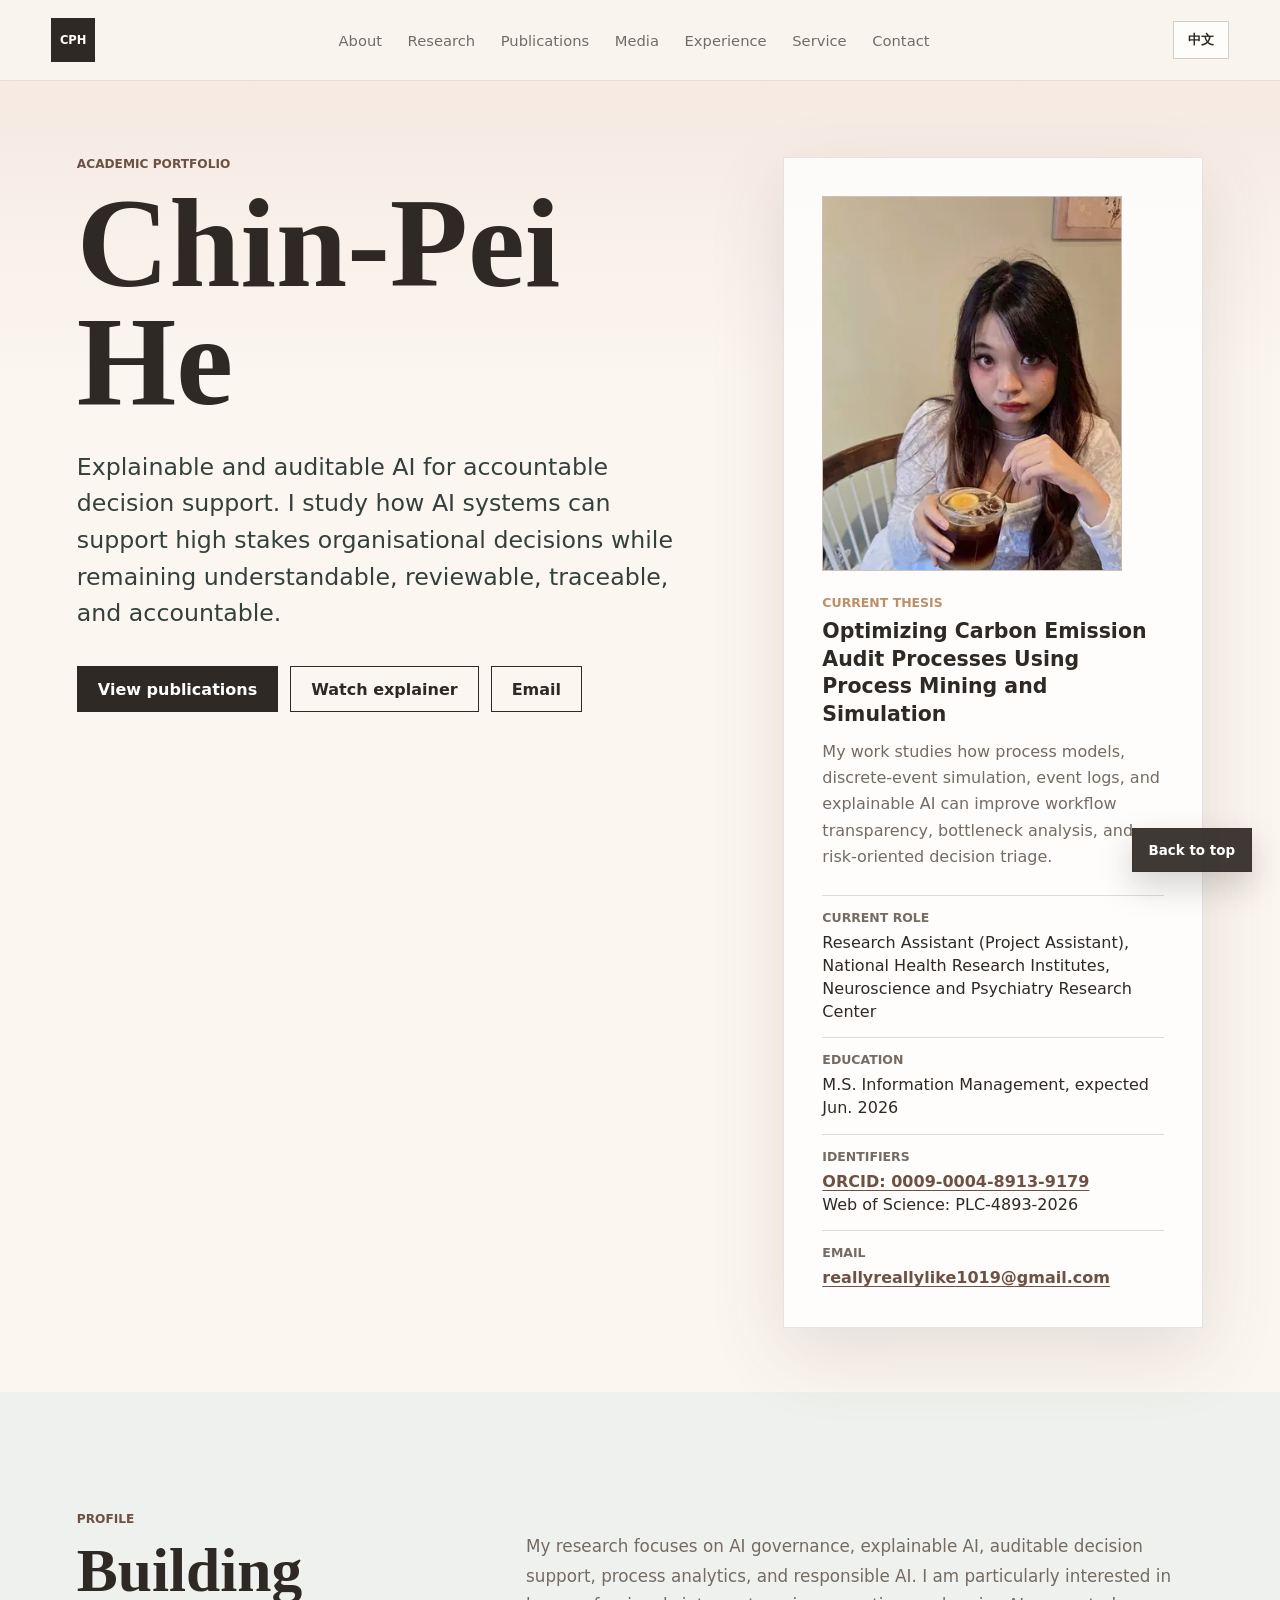
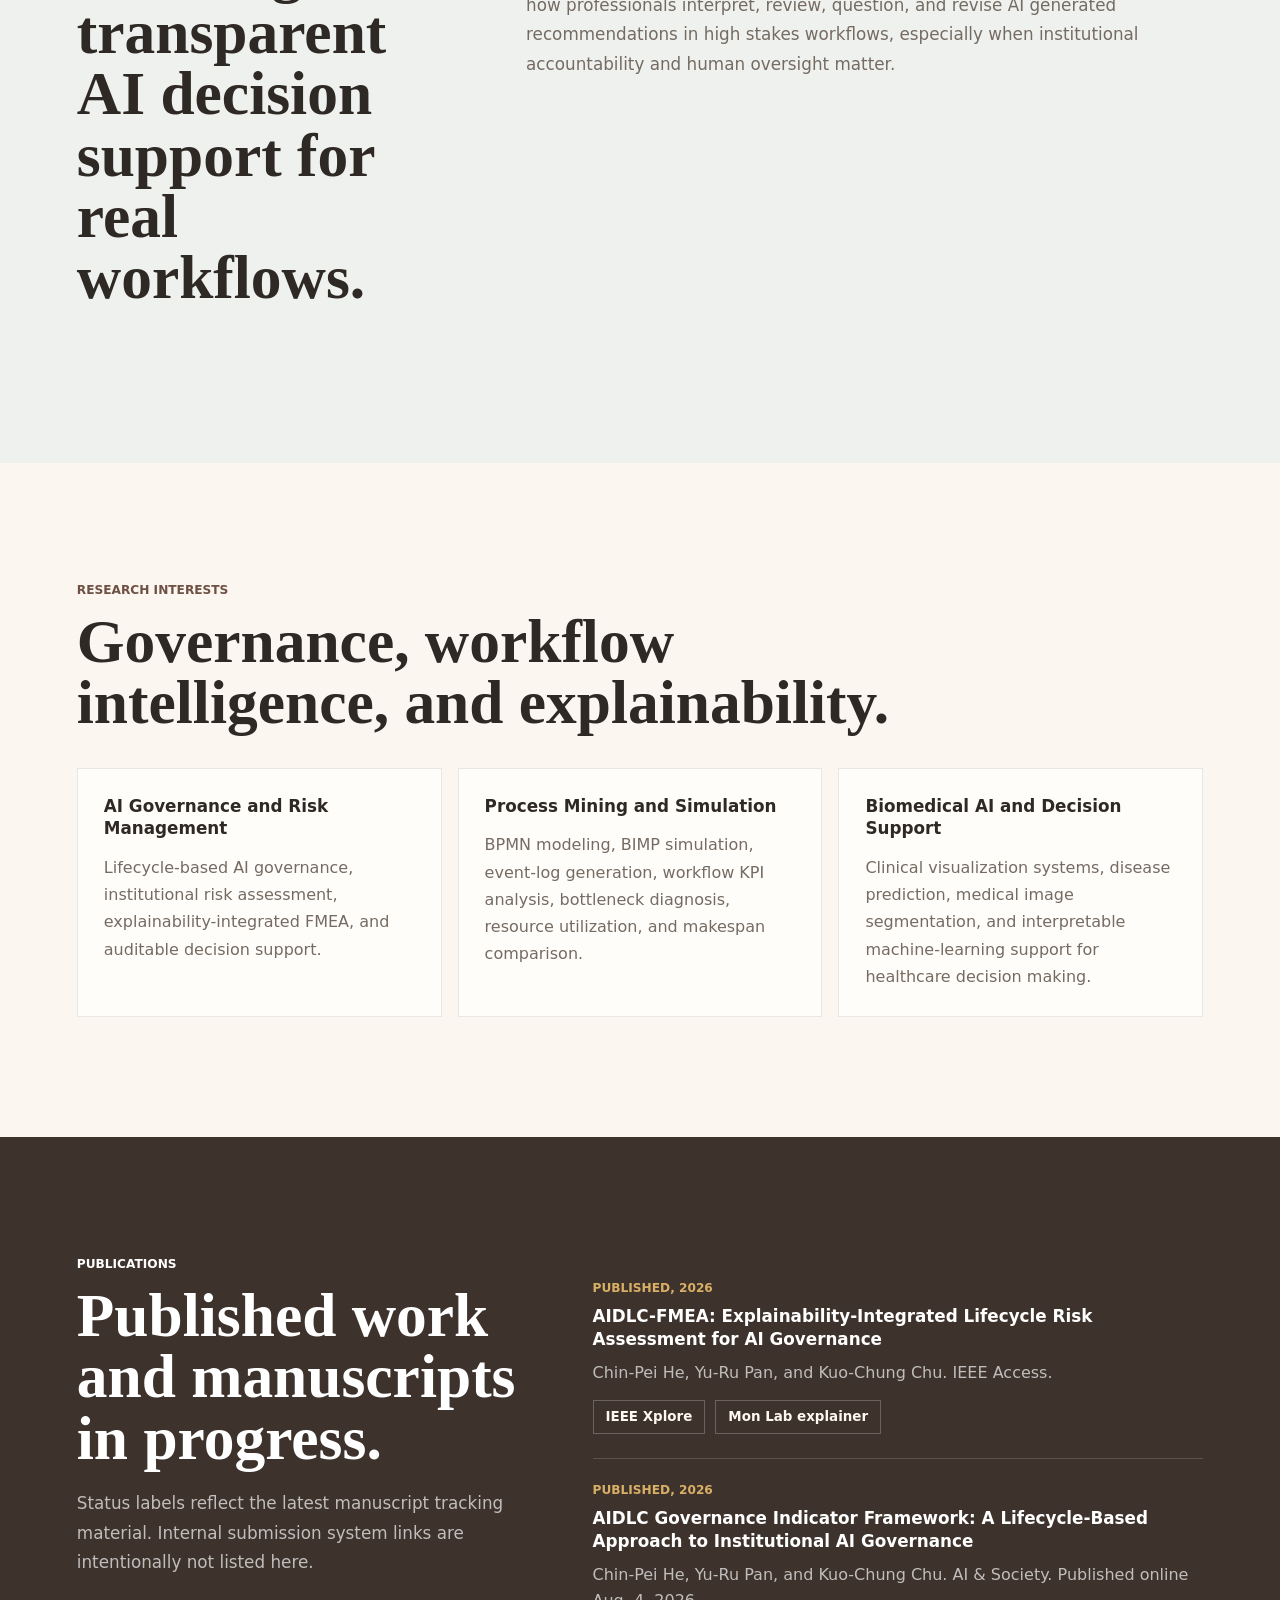
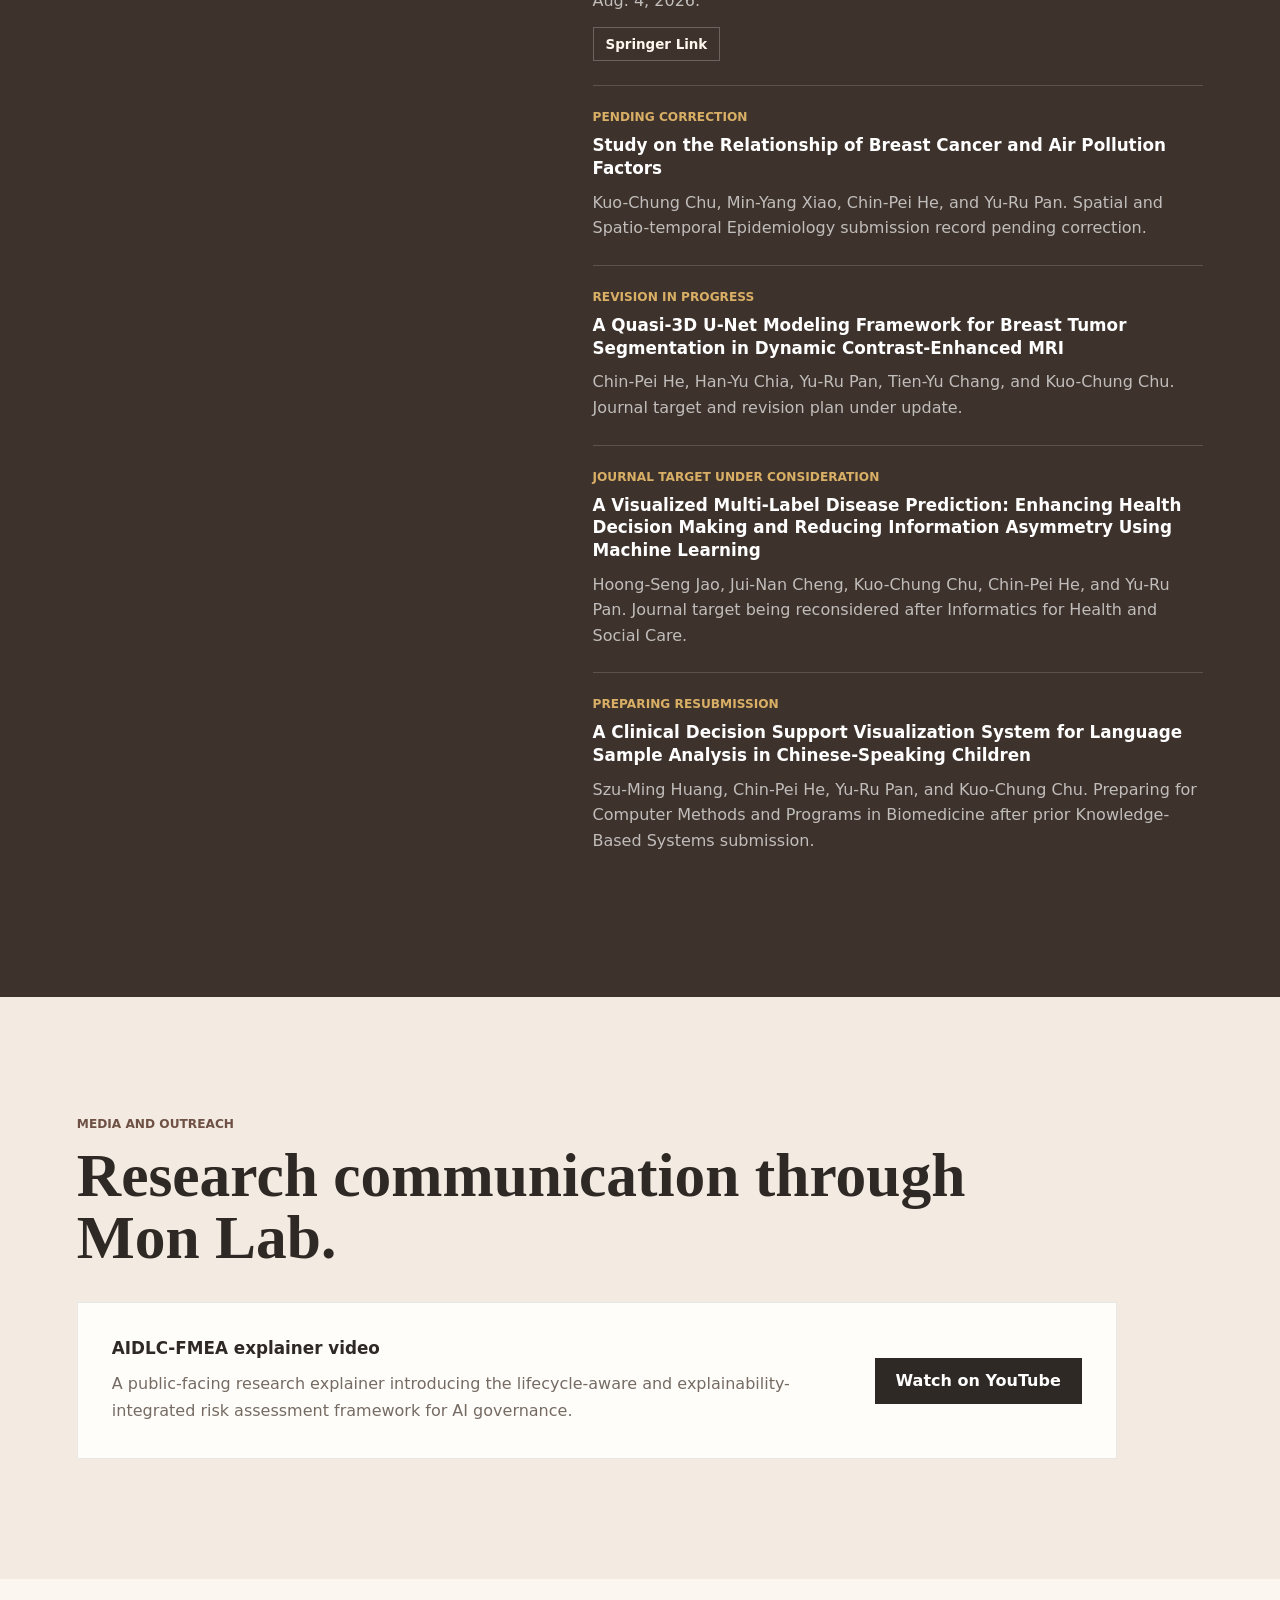
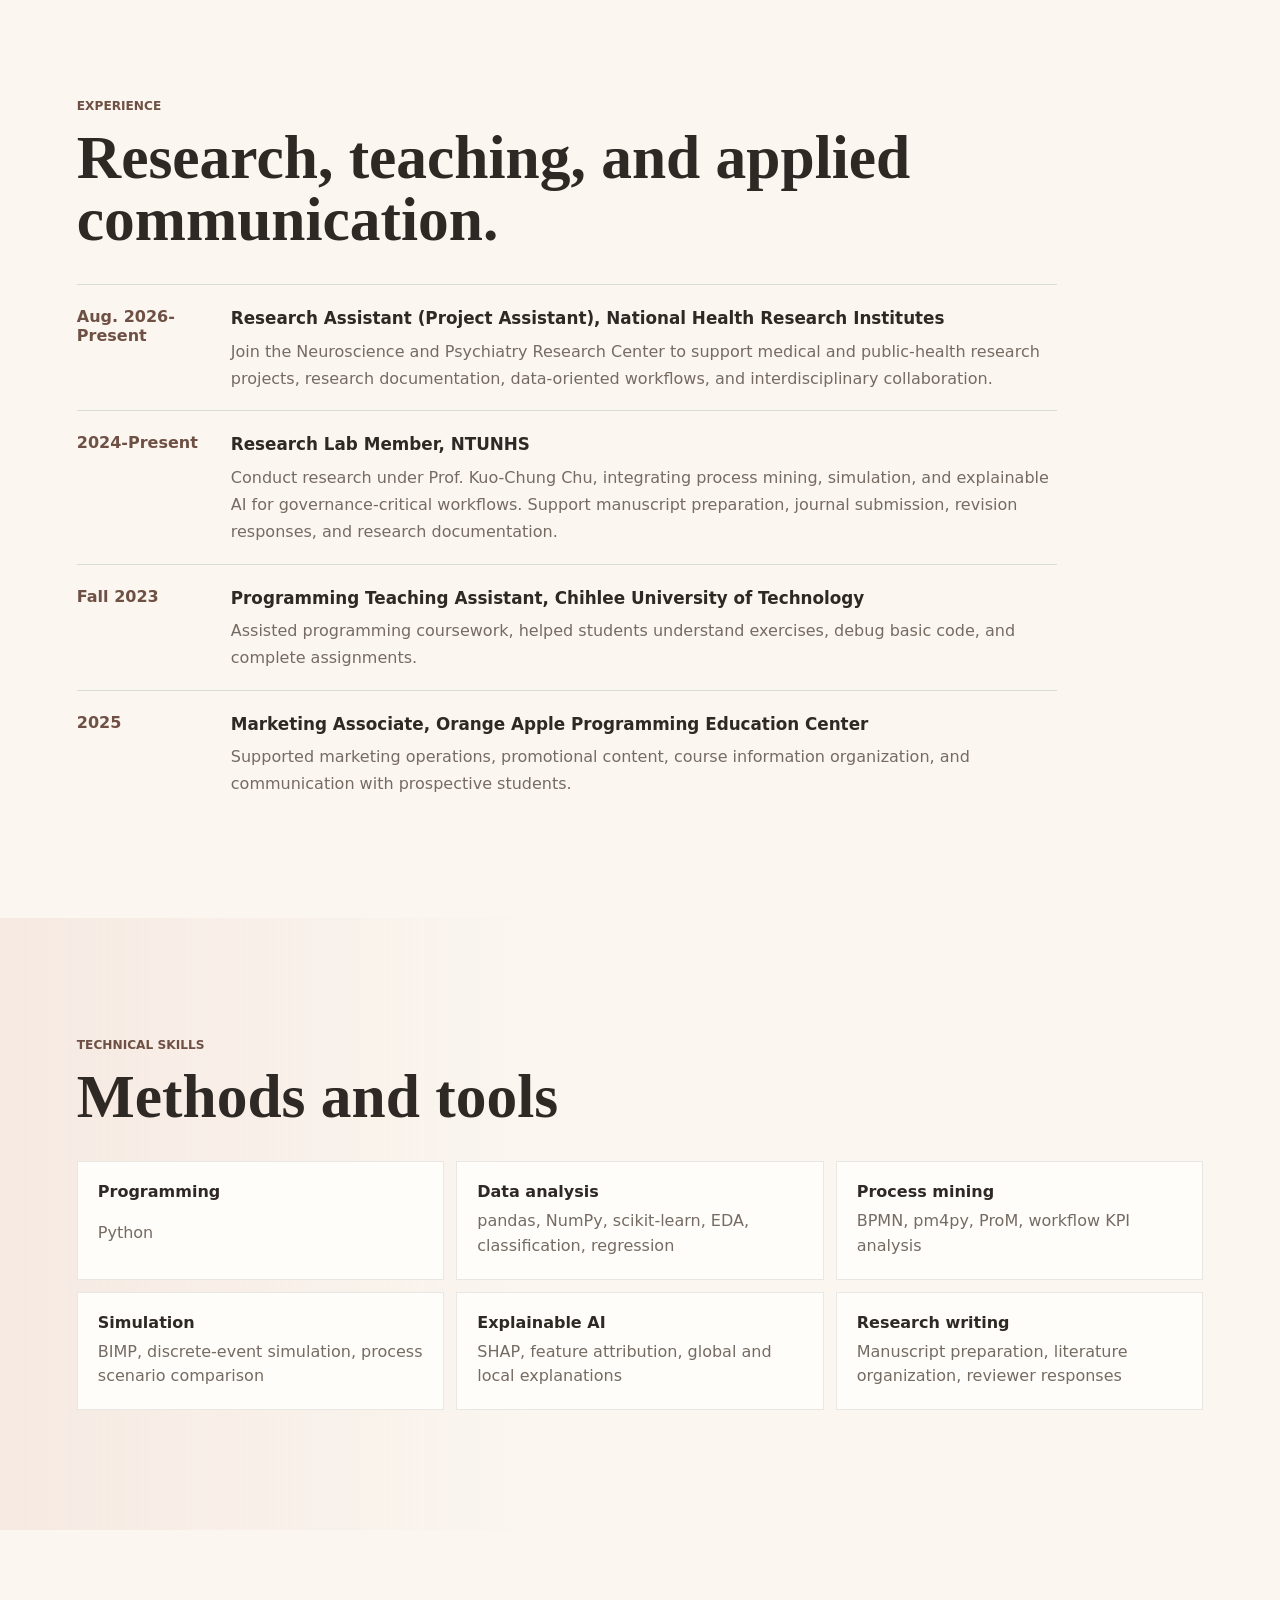
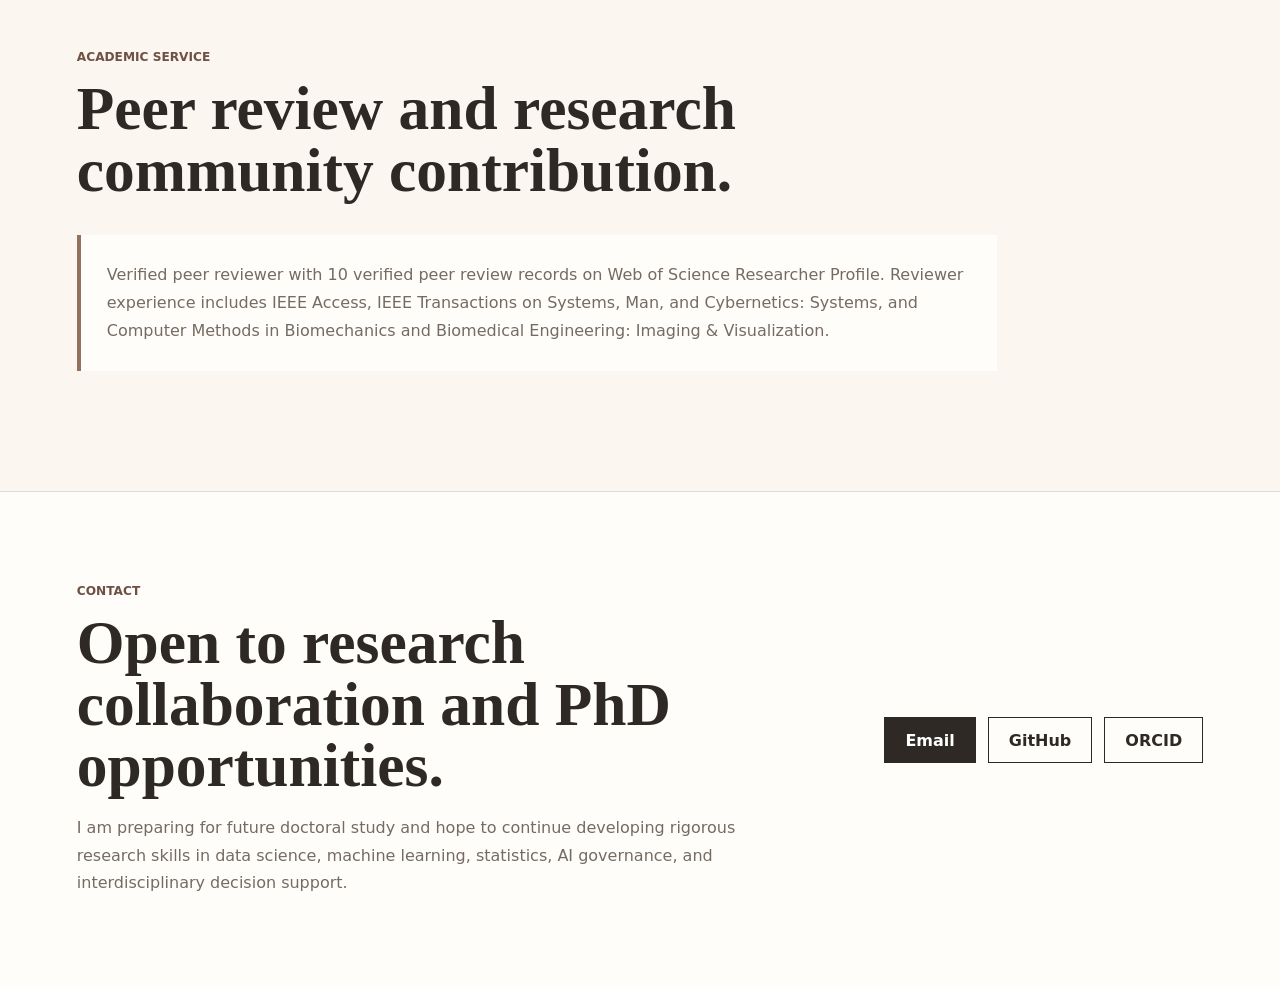
==== index.html @ 0f368e0a "Add AI Society Springer publication link" ====
<!doctype html>
<html lang="en">
  <head>
    <meta charset="utf-8" />
    <meta name="viewport" content="width=device-width, initial-scale=1" />
    <title>Chin-Pei He | Academic Portfolio</title>
    <meta
      name="description"
      content="Academic portfolio of Chin-Pei He, an M.S. student in Information Management working on AI governance, process mining, simulation, explainable AI, and auditable decision support."
    />
    <meta property="og:title" content="Chin-Pei He | Academic Portfolio" />
    <meta
      property="og:description"
      content="Research portfolio covering AI governance, process mining, explainable AI, biomedical AI, publications, CV, and academic service."
    />
    <meta property="og:type" content="website" />
    <link rel="stylesheet" href="styles.css?v=20260727e" />
    <script src="script-20260807b.js" defer></script>
  </head>
  <body>
    <header class="site-header">
      <a class="brand" href="#top" aria-label="Back to top">CPH</a>
      <nav class="nav-links" aria-label="Primary navigation">
        <a href="#about">About</a>
        <a href="#research">Research</a>
        <a href="#publications">Publications</a>
        <a href="#media">Media</a>
        <a href="#experience">Experience</a>
        <a href="#service">Service</a>
        <a href="#contact">Contact</a>
      </nav>
      <button class="language-toggle" type="button" aria-label="Switch language" aria-pressed="false">
        中文
      </button>
    </header>

    <main id="top">
      <section class="hero">
        <div class="hero-copy">
          <p class="eyebrow">Academic portfolio</p>
          <h1>Chin-Pei He</h1>
          <p class="subtitle">
            Explainable and auditable AI for accountable decision support.
            I study how AI systems can support high stakes organisational
            decisions while remaining understandable, reviewable, traceable,
            and accountable.
          </p>
          <div class="hero-actions">
            <a class="button primary" href="#publications">View publications</a>
            <a class="button secondary" href="#media">Watch explainer</a>
            <a class="button secondary" href="mailto:reallyreallylike1019@gmail.com">
              Email
            </a>
          </div>
        </div>

        <aside class="profile-panel" aria-label="Profile summary">
          <div class="portrait photo-portrait" aria-label="Portrait of Chin-Pei He">
            <img src="assets/profile-web.webp?v=20260727d" alt="Chin-Pei He portrait" />
          </div>
          <div>
            <p class="panel-label">Current thesis</p>
            <p class="panel-title">
              Optimizing Carbon Emission Audit Processes Using Process Mining
              and Simulation
            </p>
            <p class="panel-copy">
              My work studies how process models, discrete-event simulation,
              event logs, and explainable AI can improve workflow transparency,
              bottleneck analysis, and risk-oriented decision triage.
            </p>
          </div>
          <dl class="quick-facts">
            <div>
              <dt>Current role</dt>
              <dd>
                Research Assistant (Project Assistant), National Health Research
                Institutes, Neuroscience and Psychiatry Research Center
              </dd>
            </div>
            <div>
              <dt>Education</dt>
              <dd>M.S. Information Management, expected Jun. 2026</dd>
            </div>
            <div>
              <dt>Identifiers</dt>
              <dd>
                <a href="https://orcid.org/0009-0004-8913-9179" target="_blank" rel="noreferrer">
                  ORCID: 0009-0004-8913-9179
                </a>
                <br />Web of Science: PLC-4893-2026
              </dd>
            </div>
            <div>
              <dt>Email</dt>
              <dd><a href="mailto:reallyreallylike1019@gmail.com">reallyreallylike1019@gmail.com</a></dd>
            </div>
          </dl>
        </aside>
      </section>

      <section class="section intro-band" id="about">
        <div class="section-heading">
          <p class="eyebrow">Profile</p>
          <h2>Building transparent AI decision support for real workflows.</h2>
        </div>
        <p class="wide-copy">
          My research focuses on AI governance, explainable AI, auditable
          decision support, process analytics, and responsible AI. I am
          particularly interested in how professionals interpret, review,
          question, and revise AI generated recommendations in high stakes
          workflows, especially when institutional accountability and human
          oversight matter.
        </p>
      </section>

      <section class="section" id="research">
        <div class="section-heading">
          <p class="eyebrow">Research interests</p>
          <h2>Governance, workflow intelligence, and explainability.</h2>
        </div>
        <div class="research-grid">
          <article class="info-card">
            <h3>AI Governance and Risk Management</h3>
            <p>
              Lifecycle-based AI governance, institutional risk assessment,
              explainability-integrated FMEA, and auditable decision support.
            </p>
          </article>
          <article class="info-card">
            <h3>Process Mining and Simulation</h3>
            <p>
              BPMN modeling, BIMP simulation, event-log generation, workflow KPI
              analysis, bottleneck diagnosis, resource utilization, and makespan
              comparison.
            </p>
          </article>
          <article class="info-card">
            <h3>Biomedical AI and Decision Support</h3>
            <p>
              Clinical visualization systems, disease prediction, medical image
              segmentation, and interpretable machine-learning support for
              healthcare decision making.
            </p>
          </article>
        </div>
      </section>

      <section class="section split-section" id="publications">
        <div class="section-heading sticky-heading">
          <p class="eyebrow">Publications</p>
          <h2>Published work and manuscripts in progress.</h2>
          <p>
            Status labels reflect the latest manuscript tracking material.
            Internal submission system links are intentionally not listed here.
          </p>
        </div>
        <div class="publication-list">
          <article class="publication">
            <span>Published, 2026</span>
            <h3>AIDLC-FMEA: Explainability-Integrated Lifecycle Risk Assessment for AI Governance</h3>
            <p>Chin-Pei He, Yu-Ru Pan, and Kuo-Chung Chu. IEEE Access.</p>
            <div class="publication-links">
              <a href="https://ieeexplore.ieee.org/document/11557106/metrics#metrics" target="_blank" rel="noreferrer">IEEE Xplore</a>
              <a href="https://youtu.be/QhPq_zsExDg?si=pbWc3IOwVDt-UKo9" target="_blank" rel="noreferrer">Mon Lab explainer</a>
            </div>
          </article>
          <article class="publication">
            <span>Published, 2026</span>
            <h3>AIDLC Governance Indicator Framework: A Lifecycle-Based Approach to Institutional AI Governance</h3>
            <p>Chin-Pei He, Yu-Ru Pan, and Kuo-Chung Chu. AI &amp; Society. Published online Aug. 4, 2026.</p>
            <div class="publication-links">
              <a href="https://link.springer.com/article/10.1007/s00146-026-03173-9" target="_blank" rel="noreferrer">Springer Link</a>
            </div>
          </article>
          <article class="publication">
            <span>Pending correction</span>
            <h3>Study on the Relationship of Breast Cancer and Air Pollution Factors</h3>
            <p>Kuo-Chung Chu, Min-Yang Xiao, Chin-Pei He, and Yu-Ru Pan. Spatial and Spatio-temporal Epidemiology submission record pending correction.</p>
          </article>
          <article class="publication">
            <span>Revision in progress</span>
            <h3>A Quasi-3D U-Net Modeling Framework for Breast Tumor Segmentation in Dynamic Contrast-Enhanced MRI</h3>
            <p>Chin-Pei He, Han-Yu Chia, Yu-Ru Pan, Tien-Yu Chang, and Kuo-Chung Chu. Journal target and revision plan under update.</p>
          </article>
          <article class="publication">
            <span>Journal target under consideration</span>
            <h3>A Visualized Multi-Label Disease Prediction: Enhancing Health Decision Making and Reducing Information Asymmetry Using Machine Learning</h3>
            <p>Hoong-Seng Jao, Jui-Nan Cheng, Kuo-Chung Chu, Chin-Pei He, and Yu-Ru Pan. Journal target being reconsidered after Informatics for Health and Social Care.</p>
          </article>
          <article class="publication">
            <span>Preparing resubmission</span>
            <h3>A Clinical Decision Support Visualization System for Language Sample Analysis in Chinese-Speaking Children</h3>
            <p>Szu-Ming Huang, Chin-Pei He, Yu-Ru Pan, and Kuo-Chung Chu. Preparing for Computer Methods and Programs in Biomedicine after prior Knowledge-Based Systems submission.</p>
          </article>
        </div>
      </section>

      <section class="section media-band" id="media">
        <div class="section-heading">
          <p class="eyebrow">Media and outreach</p>
          <h2>Research communication through Mon Lab.</h2>
        </div>
        <div class="media-card">
          <div>
            <h3>AIDLC-FMEA explainer video</h3>
            <p>
              A public-facing research explainer introducing the lifecycle-aware
              and explainability-integrated risk assessment framework for AI
              governance.
            </p>
          </div>
          <a class="button primary" href="https://youtu.be/QhPq_zsExDg?si=pbWc3IOwVDt-UKo9" target="_blank" rel="noreferrer">Watch on YouTube</a>
        </div>
      </section>

      <section class="section" id="experience">
        <div class="section-heading">
          <p class="eyebrow">Experience</p>
          <h2>Research, teaching, and applied communication.</h2>
        </div>
        <div class="timeline">
          <article class="timeline-item">
            <span>Aug. 2026-Present</span>
            <div>
              <h3>Research Assistant (Project Assistant), National Health Research Institutes</h3>
              <p>
                Join the Neuroscience and Psychiatry Research Center to support
                medical and public-health research projects, research
                documentation, data-oriented workflows, and interdisciplinary
                collaboration.
              </p>
            </div>
          </article>
          <article class="timeline-item">
            <span>2024-Present</span>
            <div>
              <h3>Research Lab Member, NTUNHS</h3>
              <p>
                Conduct research under Prof. Kuo-Chung Chu, integrating process
                mining, simulation, and explainable AI for governance-critical
                workflows. Support manuscript preparation, journal submission,
                revision responses, and research documentation.
              </p>
            </div>
          </article>
          <article class="timeline-item">
            <span>Fall 2023</span>
            <div>
              <h3>Programming Teaching Assistant, Chihlee University of Technology</h3>
              <p>
                Assisted programming coursework, helped students understand
                exercises, debug basic code, and complete assignments.
              </p>
            </div>
          </article>
          <article class="timeline-item">
            <span>2025</span>
            <div>
              <h3>Marketing Associate, Orange Apple Programming Education Center</h3>
              <p>
                Supported marketing operations, promotional content, course
                information organization, and communication with prospective
                students.
              </p>
            </div>
          </article>
        </div>
      </section>

      <section class="section skills-band">
        <div class="section-heading">
          <p class="eyebrow">Technical skills</p>
          <h2>Methods and tools</h2>
        </div>
        <div class="skill-grid">
          <div><strong>Programming</strong><span>Python</span></div>
          <div><strong>Data analysis</strong><span>pandas, NumPy, scikit-learn, EDA, classification, regression</span></div>
          <div><strong>Process mining</strong><span>BPMN, pm4py, ProM, workflow KPI analysis</span></div>
          <div><strong>Simulation</strong><span>BIMP, discrete-event simulation, process scenario comparison</span></div>
          <div><strong>Explainable AI</strong><span>SHAP, feature attribution, global and local explanations</span></div>
          <div><strong>Research writing</strong><span>Manuscript preparation, literature organization, reviewer responses</span></div>
        </div>
      </section>

      <section class="section" id="service">
        <div class="section-heading">
          <p class="eyebrow">Academic service</p>
          <h2>Peer review and research community contribution.</h2>
        </div>
        <div class="service-card">
          <p>
            Verified peer reviewer with 10 verified peer review records on Web
            of Science Researcher Profile. Reviewer experience includes IEEE
            Access, IEEE Transactions on Systems, Man, and Cybernetics: Systems,
            and Computer Methods in Biomechanics and Biomedical Engineering:
            Imaging &amp; Visualization.
          </p>
        </div>
      </section>

      <section class="contact" id="contact">
        <div>
          <p class="eyebrow">Contact</p>
          <h2>Open to research collaboration and PhD opportunities.</h2>
          <p>
            I am preparing for future doctoral study and hope to continue
            developing rigorous research skills in data science, machine
            learning, statistics, AI governance, and interdisciplinary decision
            support.
          </p>
        </div>
        <div class="contact-actions">
          <a class="button primary" href="mailto:reallyreallylike1019@gmail.com">Email</a>
          <a class="button secondary" href="https://github.com/Ruby1019" target="_blank" rel="noreferrer">GitHub</a>
          <a class="button secondary" href="https://orcid.org/0009-0004-8913-9179" target="_blank" rel="noreferrer">ORCID</a>
        </div>
      </section>
    </main>
    <a class="floating-top" href="#top" aria-label="Back to top">Back to top</a>
  </body>
</html>
---- styles.css ----
:root {
  --background: #fbf6f0;
  --surface: #fffdf9;
  --surface-strong: #f0e7dd;
  --foreground: #2c2622;
  --muted: #756b63;
  --line: #d8ddd7;
  --accent: #92715d;
  --accent-dark: #6e5144;
  --gold: #bc8f68;
  --ink: #2f2925;
  --rose: #e8c9bd;
}

* {
  box-sizing: border-box;
}

html {
  scroll-behavior: smooth;
}

body {
  margin: 0;
  background:
    linear-gradient(180deg, rgba(232, 201, 189, 0.35), rgba(251, 246, 240, 0) 380px),
    var(--background);
  color: var(--foreground);
  font-family:
    Inter, ui-sans-serif, system-ui, -apple-system, BlinkMacSystemFont, "Segoe UI",
    sans-serif;
}

a {
  color: inherit;
  text-decoration: none;
}

.site-header {
  position: sticky;
  top: 0;
  z-index: 20;
  display: flex;
  align-items: center;
  justify-content: space-between;
  gap: 24px;
  padding: 18px clamp(18px, 4vw, 56px);
  border-bottom: 1px solid rgba(47, 41, 37, 0.1);
  background: rgba(251, 246, 240, 0.9);
  backdrop-filter: blur(16px);
}

.brand {
  display: grid;
  width: 44px;
  height: 44px;
  place-items: center;
  border: 1px solid var(--ink);
  background: var(--ink);
  color: #ffffff;
  font-size: 0.72rem;
  font-weight: 800;
}

.nav-links {
  display: flex;
  align-items: center;
  gap: clamp(12px, 2vw, 28px);
  color: var(--muted);
  font-size: 0.92rem;
}

.nav-links a {
  padding: 8px 0;
}

.nav-links a:hover {
  color: var(--foreground);
}

.language-toggle {
  min-height: 38px;
  flex: 0 0 auto;
  border: 1px solid rgba(47, 41, 37, 0.22);
  background: var(--surface);
  color: var(--ink);
  padding: 0 14px;
  font: inherit;
  font-size: 0.84rem;
  font-weight: 800;
  cursor: pointer;
  transition:
    background 160ms ease,
    border-color 160ms ease,
    transform 160ms ease;
}

.language-toggle:hover {
  border-color: var(--ink);
  background: #f3ebe2;
  transform: translateY(-1px);
}

.hero {
  display: grid;
  grid-template-columns: minmax(0, 1.08fr) minmax(320px, 0.72fr);
  gap: clamp(32px, 6vw, 92px);
  align-items: start;
  min-height: auto;
  padding: clamp(44px, 6vw, 76px) clamp(18px, 6vw, 88px) 64px;
}

.hero-copy {
  max-width: 820px;
}

.eyebrow {
  margin: 0 0 14px;
  color: var(--accent-dark);
  font-size: 0.76rem;
  font-weight: 800;
  letter-spacing: 0;
  text-transform: uppercase;
}

h1,
h2,
h3,
p {
  overflow-wrap: anywhere;
}

h1 {
  margin: 0;
  max-width: 9ch;
  color: var(--ink);
  font-family: Georgia, "Times New Roman", serif;
  font-size: clamp(4rem, 10vw, 8.2rem);
  font-weight: 700;
  line-height: 0.92;
  letter-spacing: 0;
}

h2 {
  margin: 0;
  color: var(--ink);
  font-family: Georgia, "Times New Roman", serif;
  font-size: clamp(2rem, 4.8vw, 4.6rem);
  font-weight: 700;
  line-height: 1;
  letter-spacing: 0;
}

h3 {
  margin: 0;
  color: var(--ink);
  font-size: 1.05rem;
  line-height: 1.35;
  letter-spacing: 0;
}

.subtitle {
  max-width: 710px;
  margin: 28px 0 0;
  color: #33403c;
  font-size: clamp(1.16rem, 2vw, 1.48rem);
  line-height: 1.55;
}

.hero-actions,
.contact-actions {
  display: flex;
  flex-wrap: wrap;
  gap: 12px;
  margin-top: 34px;
}

.button {
  display: inline-flex;
  min-height: 46px;
  align-items: center;
  justify-content: center;
  border: 1px solid var(--ink);
  padding: 0 20px;
  font-weight: 800;
  transition:
    background 160ms ease,
    color 160ms ease,
    transform 160ms ease;
}

.button:hover {
  transform: translateY(-1px);
}

.button.primary {
  background: var(--ink);
  color: #ffffff;
}

.button.secondary {
  background: transparent;
  color: var(--ink);
}

.profile-panel {
  display: grid;
  gap: 24px;
  border: 1px solid rgba(47, 41, 37, 0.12);
  background: rgba(255, 255, 255, 0.8);
  padding: clamp(24px, 4vw, 38px);
  box-shadow: 0 24px 70px rgba(95, 74, 62, 0.14);
}

.portrait {
  display: grid;
  width: min(100%, 260px);
  aspect-ratio: 4 / 5;
  place-items: end start;
  overflow: hidden;
  border: 1px solid rgba(47, 41, 37, 0.14);
  background:
    linear-gradient(135deg, rgba(232, 201, 189, 0.36), rgba(188, 143, 104, 0.18)),
    repeating-linear-gradient(90deg, rgba(47, 41, 37, 0.05) 0 1px, transparent 1px 22px),
    var(--surface-strong);
}

.photo-portrait {
  width: min(100%, 300px);
  aspect-ratio: 4 / 5;
  place-items: stretch;
}

.photo-portrait img {
  width: 100%;
  height: 100%;
  display: block;
  object-fit: cover;
  object-position: 54% 42%;
}

.portrait span {
  padding: 18px;
  color: rgba(16, 23, 22, 0.78);
  font-family: Georgia, "Times New Roman", serif;
  font-size: 3rem;
  font-weight: 700;
}

.panel-label,
.panel-title,
.panel-copy {
  margin: 0;
}

.panel-label {
  color: var(--gold);
  font-size: 0.78rem;
  font-weight: 800;
  text-transform: uppercase;
}

.panel-title {
  margin-top: 8px;
  color: var(--ink);
  font-size: 1.28rem;
  font-weight: 800;
  line-height: 1.35;
}

.panel-copy {
  margin-top: 10px;
  color: var(--muted);
  line-height: 1.65;
}

.quick-facts {
  display: grid;
  gap: 14px;
  margin: 0;
}

.quick-facts div {
  border-top: 1px solid var(--line);
  padding-top: 14px;
}

.quick-facts dt {
  color: var(--muted);
  font-size: 0.78rem;
  font-weight: 800;
  text-transform: uppercase;
}

.quick-facts dd {
  margin: 6px 0 0;
  color: var(--ink);
  line-height: 1.45;
}

.quick-facts a {
  color: var(--accent-dark);
  font-weight: 800;
  text-decoration: underline;
  text-underline-offset: 3px;
}

.section {
  padding: clamp(64px, 10vw, 120px) clamp(18px, 6vw, 88px);
}

.intro-band {
  display: grid;
  grid-template-columns: minmax(240px, 0.55fr) minmax(0, 1fr);
  gap: clamp(28px, 6vw, 80px);
  background: #eef1ed;
}

.section-heading {
  max-width: 900px;
  margin-bottom: 34px;
}

.section-heading p:not(.eyebrow),
.wide-copy {
  max-width: 760px;
  margin: 20px 0 0;
  color: var(--muted);
  font-size: 1.05rem;
  line-height: 1.75;
}

.research-grid {
  display: grid;
  grid-template-columns: repeat(3, minmax(0, 1fr));
  gap: 16px;
}

.info-card {
  border: 1px solid rgba(47, 41, 37, 0.1);
  background: var(--surface);
  padding: 26px;
}

.info-card p {
  margin: 14px 0 0;
  color: var(--muted);
  line-height: 1.7;
}

.split-section {
  display: grid;
  grid-template-columns: minmax(280px, 0.72fr) minmax(0, 1fr);
  gap: clamp(28px, 6vw, 76px);
  background: #3d322c;
  color: #ffffff;
}

.split-section .eyebrow,
.split-section h2,
.split-section h3 {
  color: #ffffff;
}

.split-section .section-heading p:not(.eyebrow) {
  color: rgba(255, 255, 255, 0.68);
}

.sticky-heading {
  position: sticky;
  top: 112px;
  align-self: start;
}

.publication-list {
  display: grid;
  gap: 1px;
  background: rgba(255, 255, 255, 0.16);
}

.publication {
  display: grid;
  gap: 10px;
  background: #3d322c;
  padding: 24px 0;
}

.publication span {
  color: #d9af66;
  font-size: 0.76rem;
  font-weight: 800;
  text-transform: uppercase;
}

.publication p {
  margin: 0;
  color: rgba(255, 255, 255, 0.68);
  line-height: 1.6;
}

.publication-links {
  display: flex;
  flex-wrap: wrap;
  gap: 10px;
  margin-top: 4px;
}

.publication-links a {
  display: inline-flex;
  min-height: 34px;
  align-items: center;
  border: 1px solid rgba(255, 255, 255, 0.24);
  padding: 0 12px;
  color: #fff8ef;
  font-size: 0.84rem;
  font-weight: 800;
}

.publication-links a:hover {
  background: rgba(255, 255, 255, 0.1);
}

.timeline {
  display: grid;
  gap: 18px;
  max-width: 980px;
}

.timeline-item {
  display: grid;
  grid-template-columns: 130px minmax(0, 1fr);
  gap: 24px;
  border-top: 1px solid var(--line);
  padding-top: 22px;
}

.timeline-item span {
  color: var(--accent-dark);
  font-weight: 800;
}

.timeline-item p {
  margin: 8px 0 0;
  color: var(--muted);
  line-height: 1.7;
}

.skills-band {
  background:
    linear-gradient(90deg, rgba(232, 201, 189, 0.28), transparent 42%),
    var(--background);
}

.skill-grid {
  display: grid;
  grid-template-columns: repeat(3, minmax(0, 1fr));
  gap: 12px;
}

.skill-grid div {
  display: grid;
  gap: 8px;
  border: 1px solid rgba(47, 41, 37, 0.1);
  background: var(--surface);
  padding: 20px;
}

.skill-grid strong {
  color: var(--ink);
}

.skill-grid span {
  color: var(--muted);
  line-height: 1.55;
}

.service-card {
  max-width: 920px;
  border-left: 4px solid var(--accent);
  background: var(--surface);
  padding: 26px;
}

.service-card p {
  margin: 0;
  color: var(--muted);
  line-height: 1.75;
}

.media-band {
  background: #f3ebe2;
}

.media-card {
  display: grid;
  grid-template-columns: minmax(0, 1fr) auto;
  gap: 24px;
  align-items: center;
  max-width: 1040px;
  border: 1px solid rgba(47, 41, 37, 0.1);
  background: var(--surface);
  padding: clamp(24px, 4vw, 34px);
}

.media-card p {
  max-width: 720px;
  margin: 10px 0 0;
  color: var(--muted);
  line-height: 1.7;
}

.contact {
  display: grid;
  grid-template-columns: minmax(0, 1fr) auto;
  gap: 32px;
  align-items: center;
  padding: clamp(56px, 8vw, 92px) clamp(18px, 6vw, 88px);
  background: var(--surface);
  border-top: 1px solid var(--line);
}

.contact h2 {
  max-width: 920px;
}

.contact p:not(.eyebrow) {
  max-width: 660px;
  margin: 18px 0 0;
  color: var(--muted);
  line-height: 1.7;
}

.contact-actions {
  margin-top: 0;
}

.floating-top {
  position: fixed;
  right: clamp(16px, 3vw, 28px);
  bottom: clamp(16px, 3vw, 28px);
  z-index: 30;
  display: inline-flex;
  min-height: 44px;
  align-items: center;
  justify-content: center;
  border: 1px solid rgba(47, 41, 37, 0.18);
  background: rgba(47, 41, 37, 0.92);
  color: #ffffff;
  padding: 0 16px;
  font-size: 0.84rem;
  font-weight: 800;
  box-shadow: 0 14px 34px rgba(47, 41, 37, 0.2);
  transition:
    background 160ms ease,
    transform 160ms ease;
}

.floating-top:hover {
  background: var(--accent-dark);
  transform: translateY(-2px);
}

@media (max-width: 980px) {
  .hero,
  .intro-band,
  .split-section,
  .media-card,
  .contact {
    grid-template-columns: 1fr;
  }

  .hero {
    min-height: auto;
  }

  .sticky-heading {
    position: static;
  }

  .research-grid,
  .skill-grid {
    grid-template-columns: 1fr;
  }

  .contact-actions {
    justify-content: flex-start;
  }
}

@media (max-width: 720px) {
  .site-header {
    align-items: flex-start;
    flex-wrap: wrap;
  }

  .nav-links {
    order: 3;
    width: 100%;
    flex-wrap: wrap;
    justify-content: flex-start;
    gap: 6px 14px;
    font-size: 0.84rem;
  }

  .language-toggle {
    margin-left: auto;
  }

  h1 {
    font-size: clamp(3.4rem, 18vw, 5.2rem);
  }

  .timeline-item {
    grid-template-columns: 1fr;
  }

  .button {
    width: 100%;
  }

  .floating-top {
    right: 14px;
    bottom: 14px;
    min-height: 40px;
    padding: 0 12px;
    font-size: 0.78rem;
  }
}
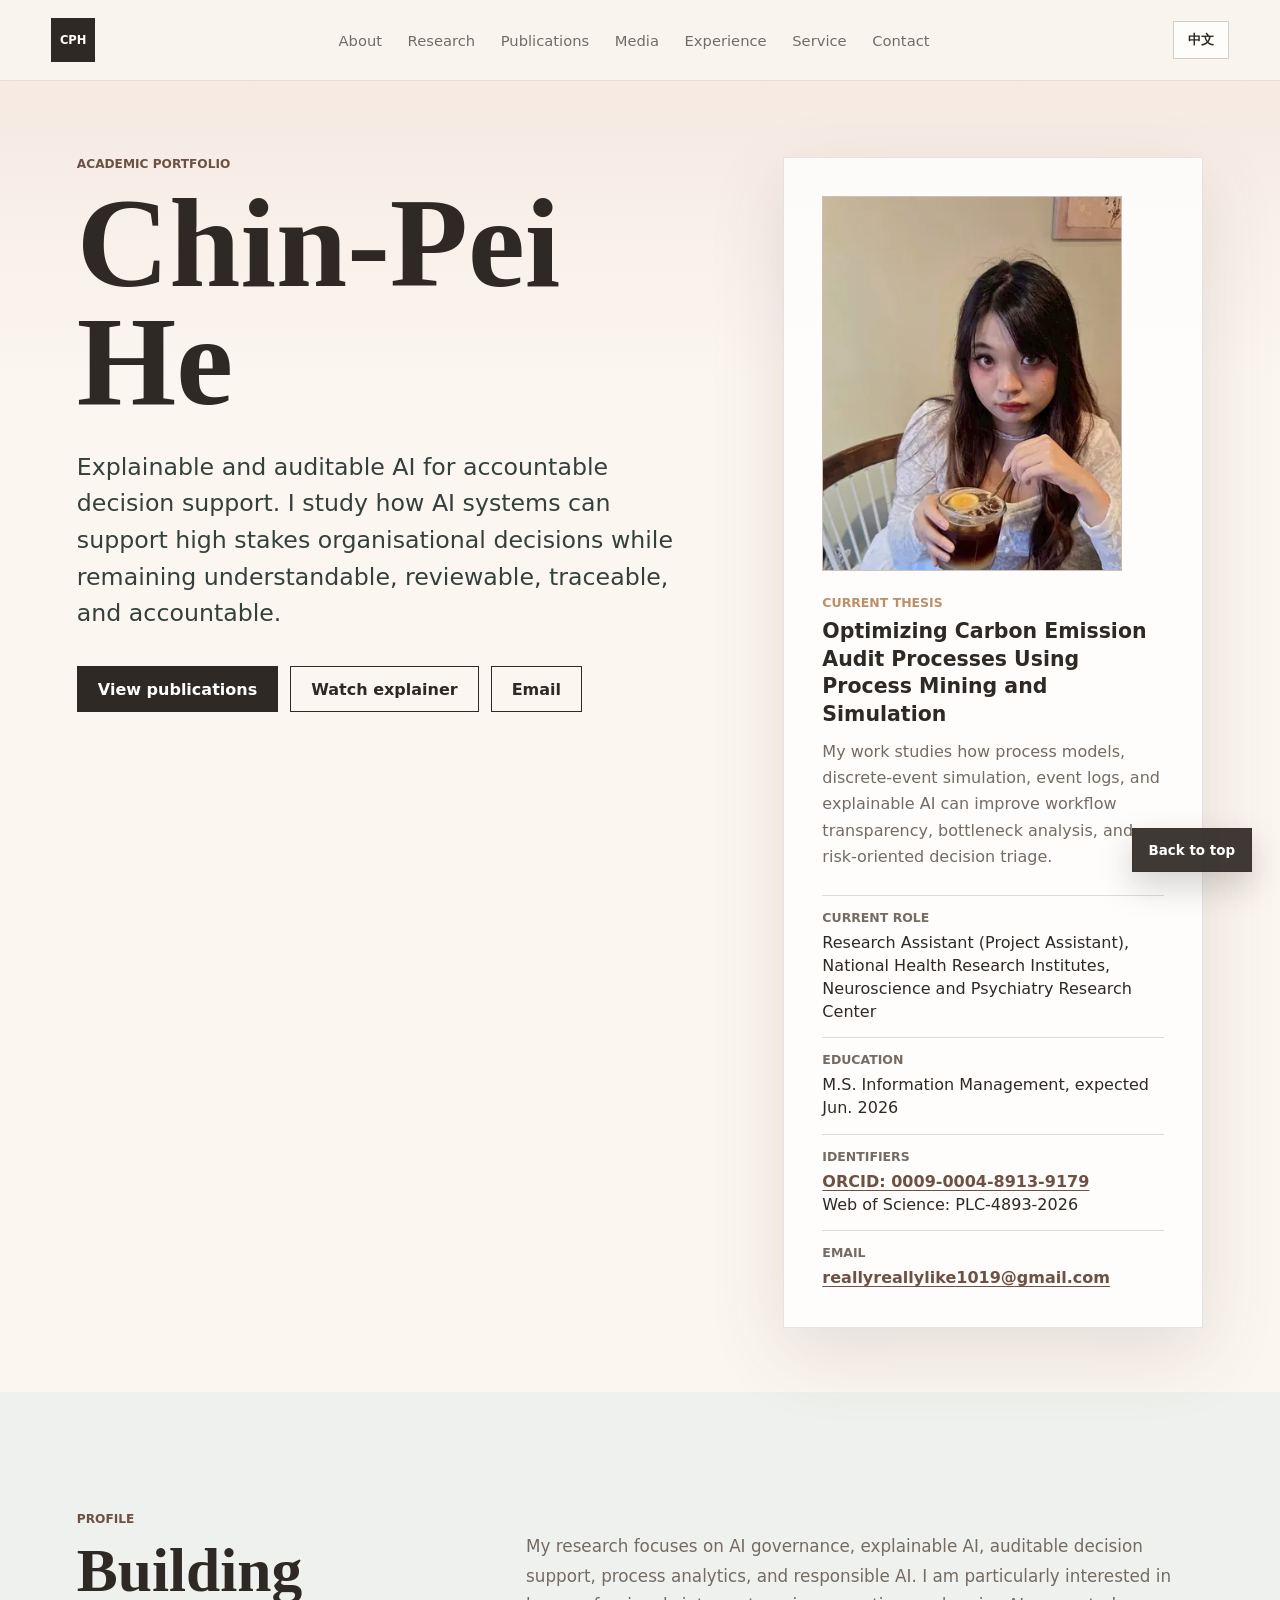
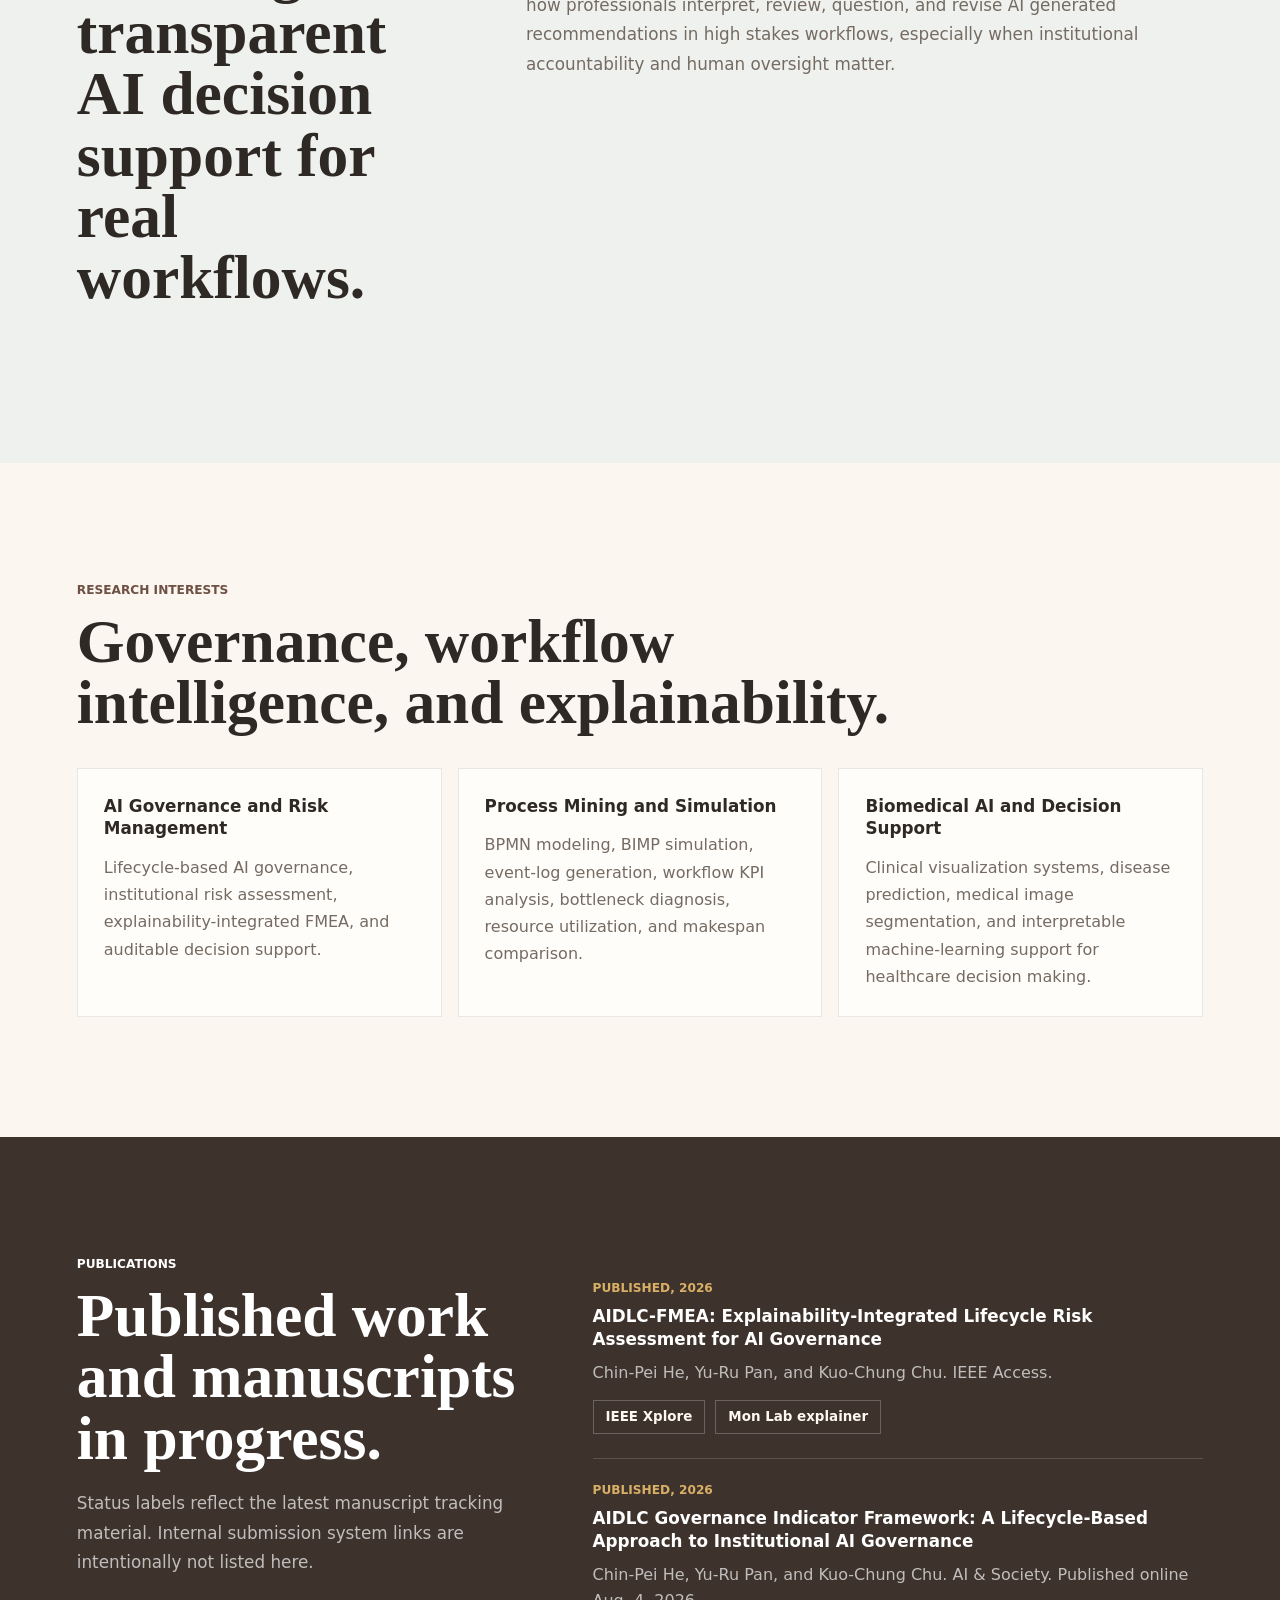
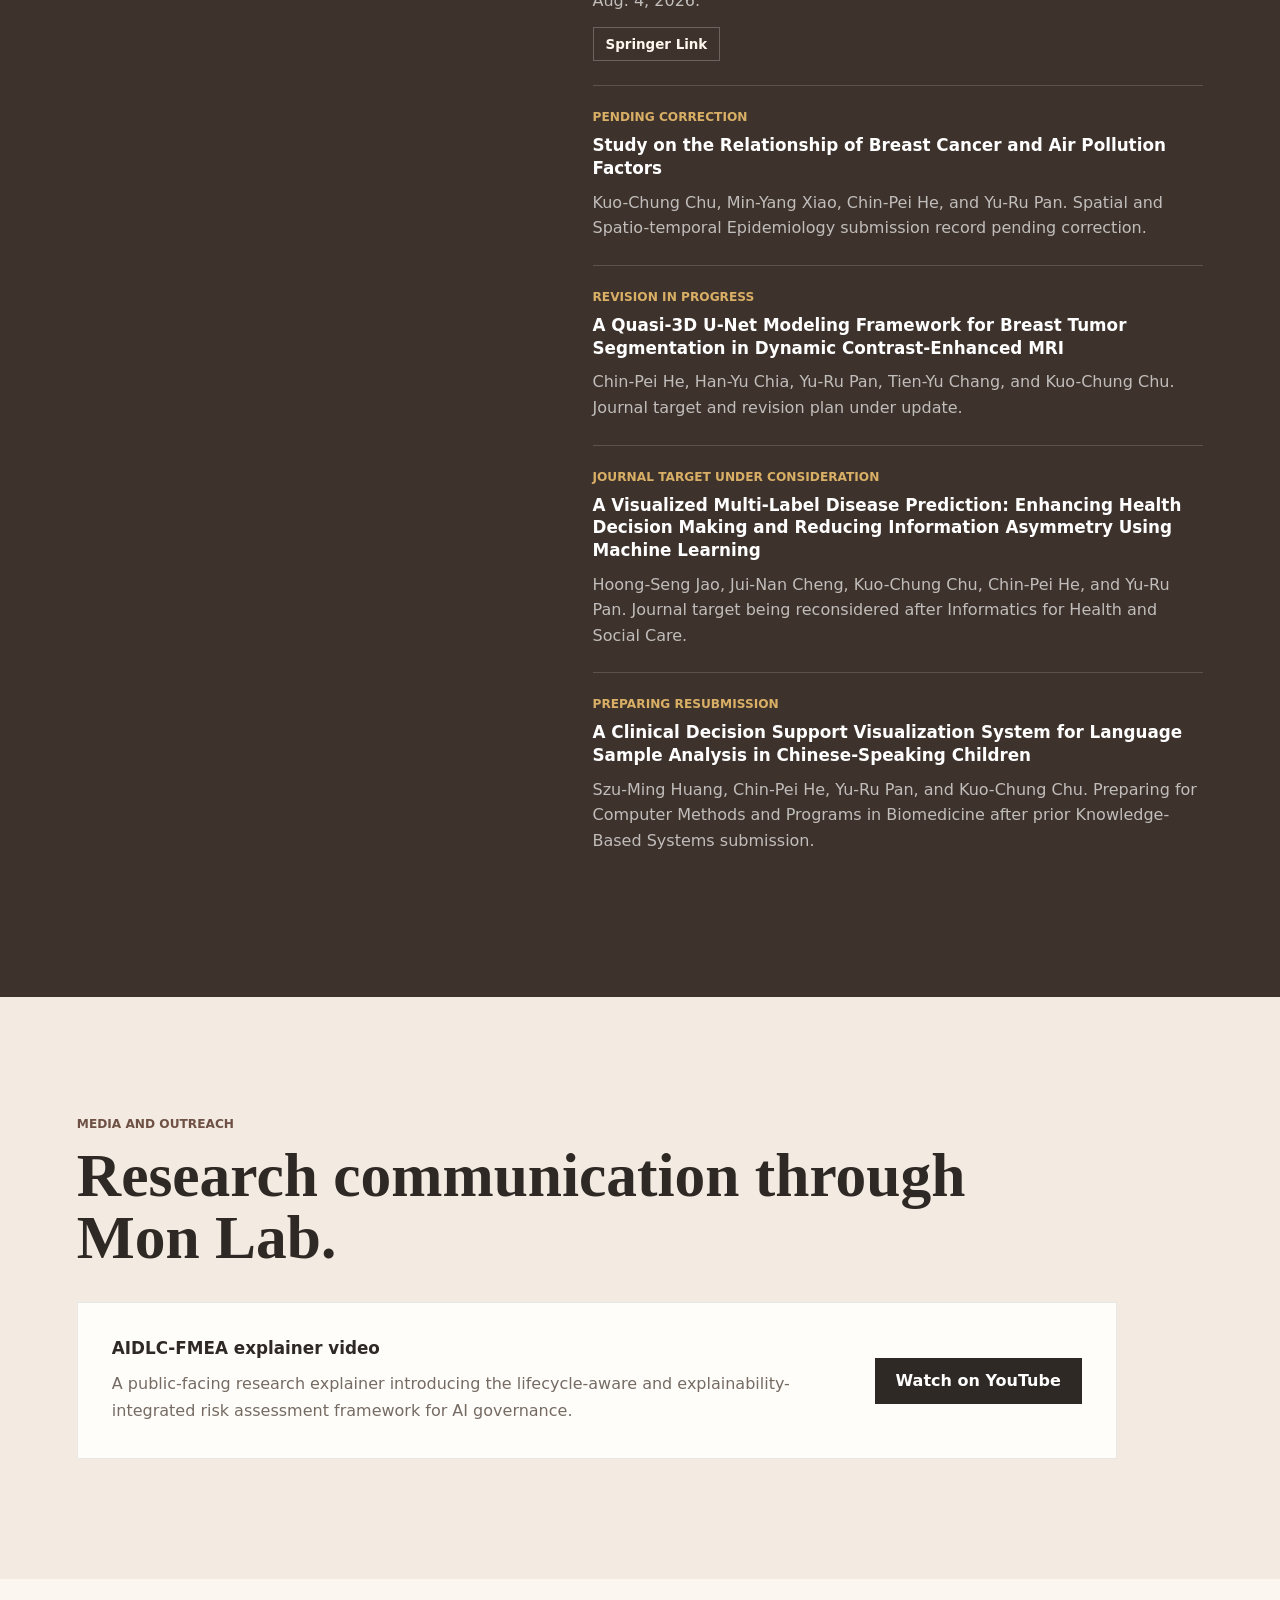
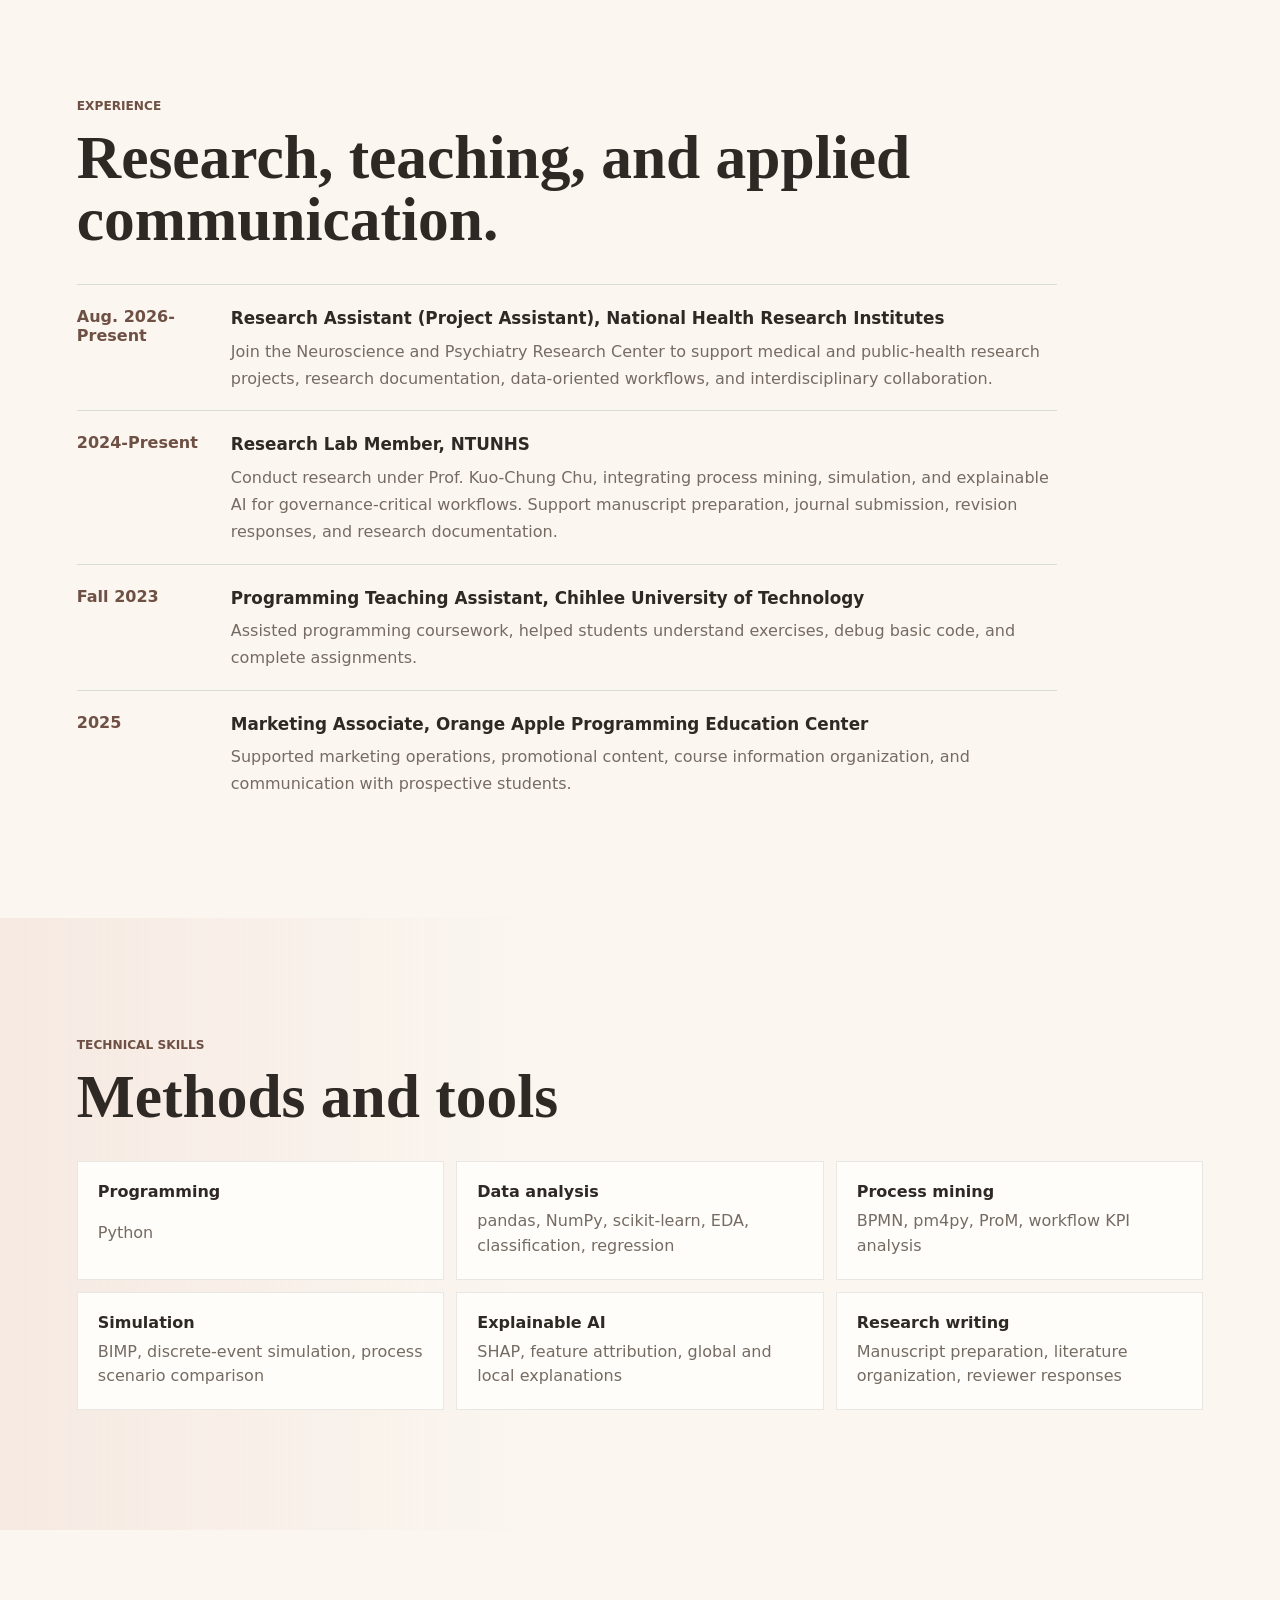
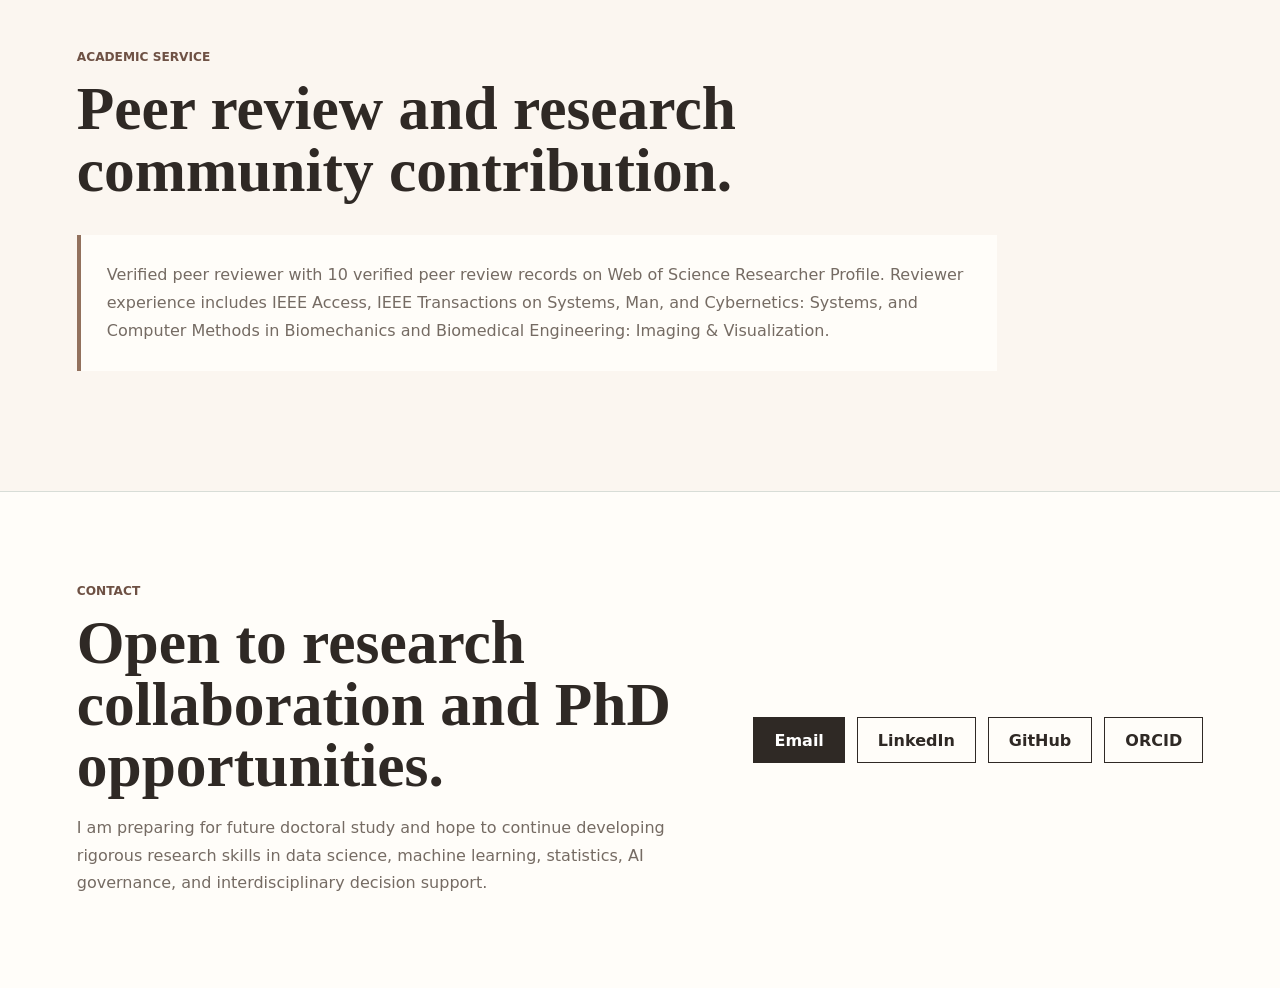
==== commit 6a02135b: "Add LinkedIn contact link" ====
--- a/index.html
+++ b/index.html
@@ -312,6 +312,7 @@
         </div>
         <div class="contact-actions">
           <a class="button primary" href="mailto:reallyreallylike1019@gmail.com">Email</a>
+          <a class="button secondary" href="https://www.linkedin.com/in/reallyreallylike1019/" target="_blank" rel="noreferrer">LinkedIn</a>
           <a class="button secondary" href="https://github.com/Ruby1019" target="_blank" rel="noreferrer">GitHub</a>
           <a class="button secondary" href="https://orcid.org/0009-0004-8913-9179" target="_blank" rel="noreferrer">ORCID</a>
         </div>
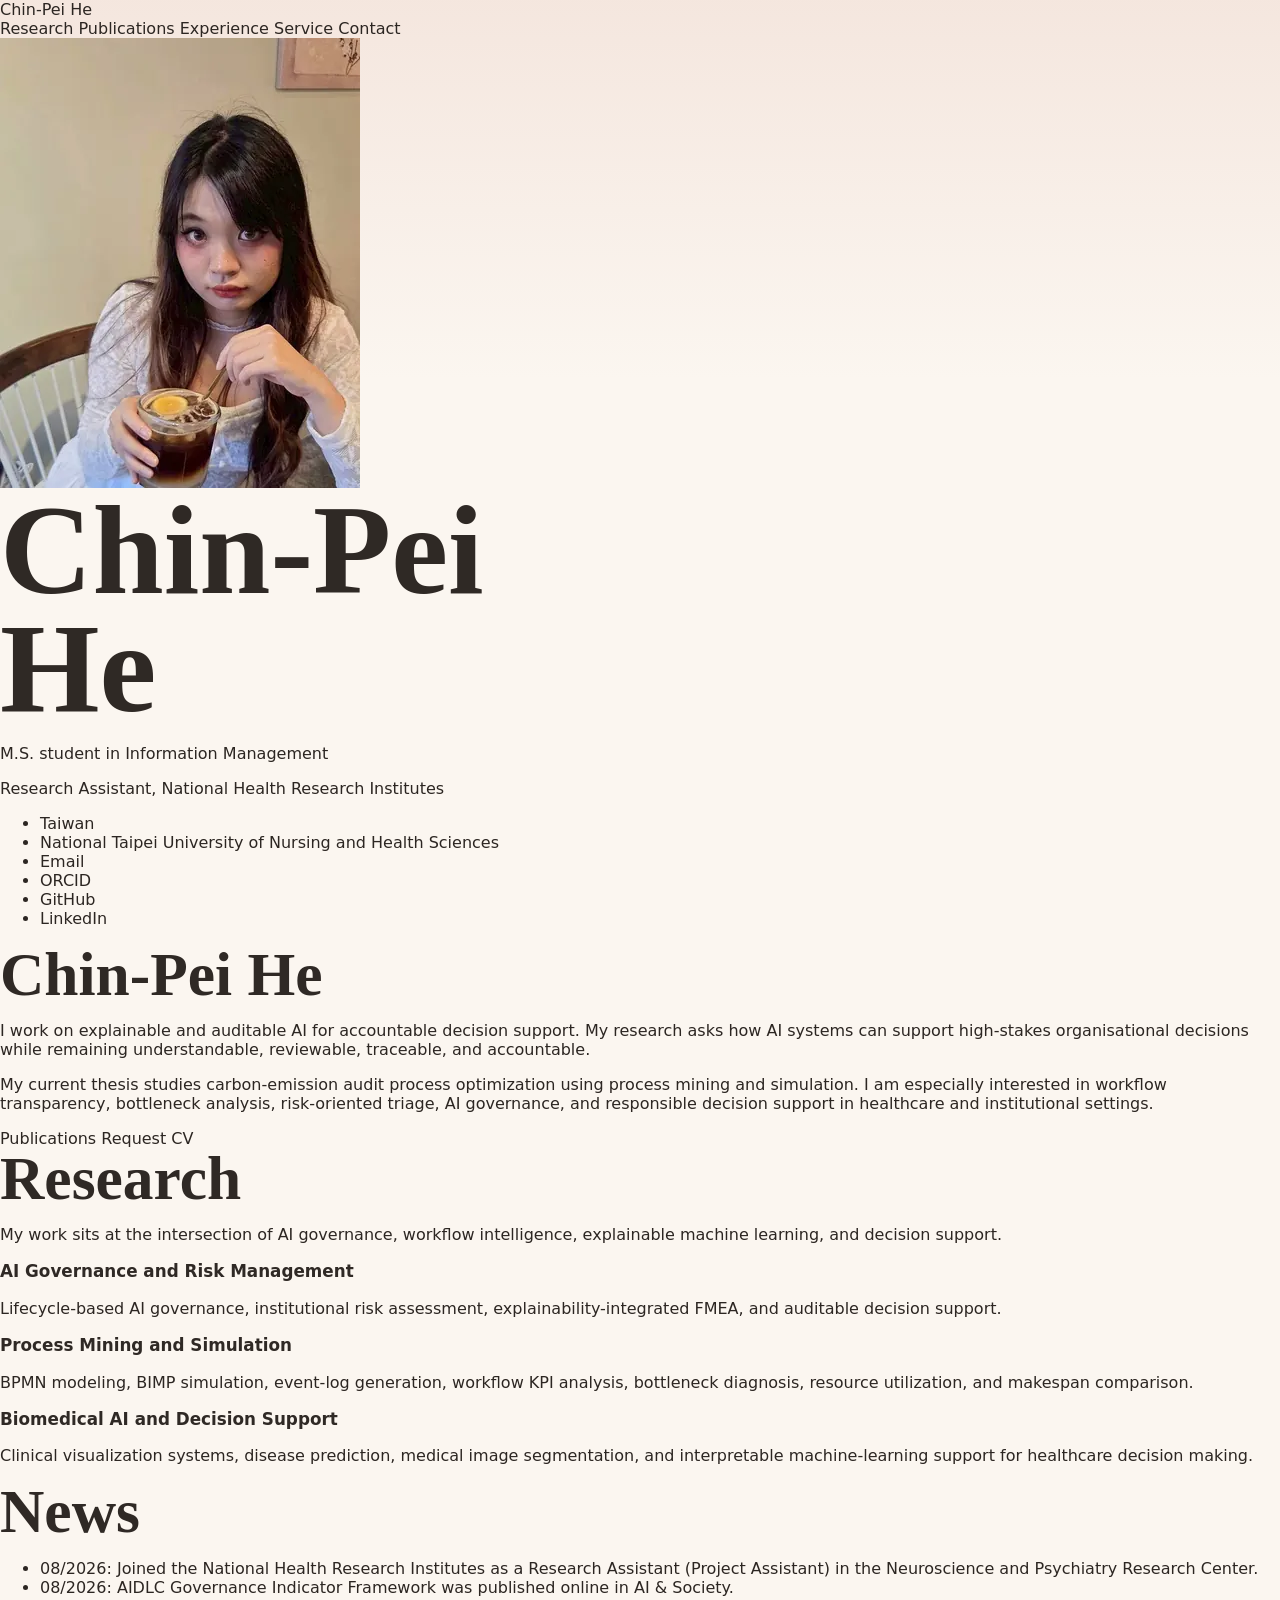
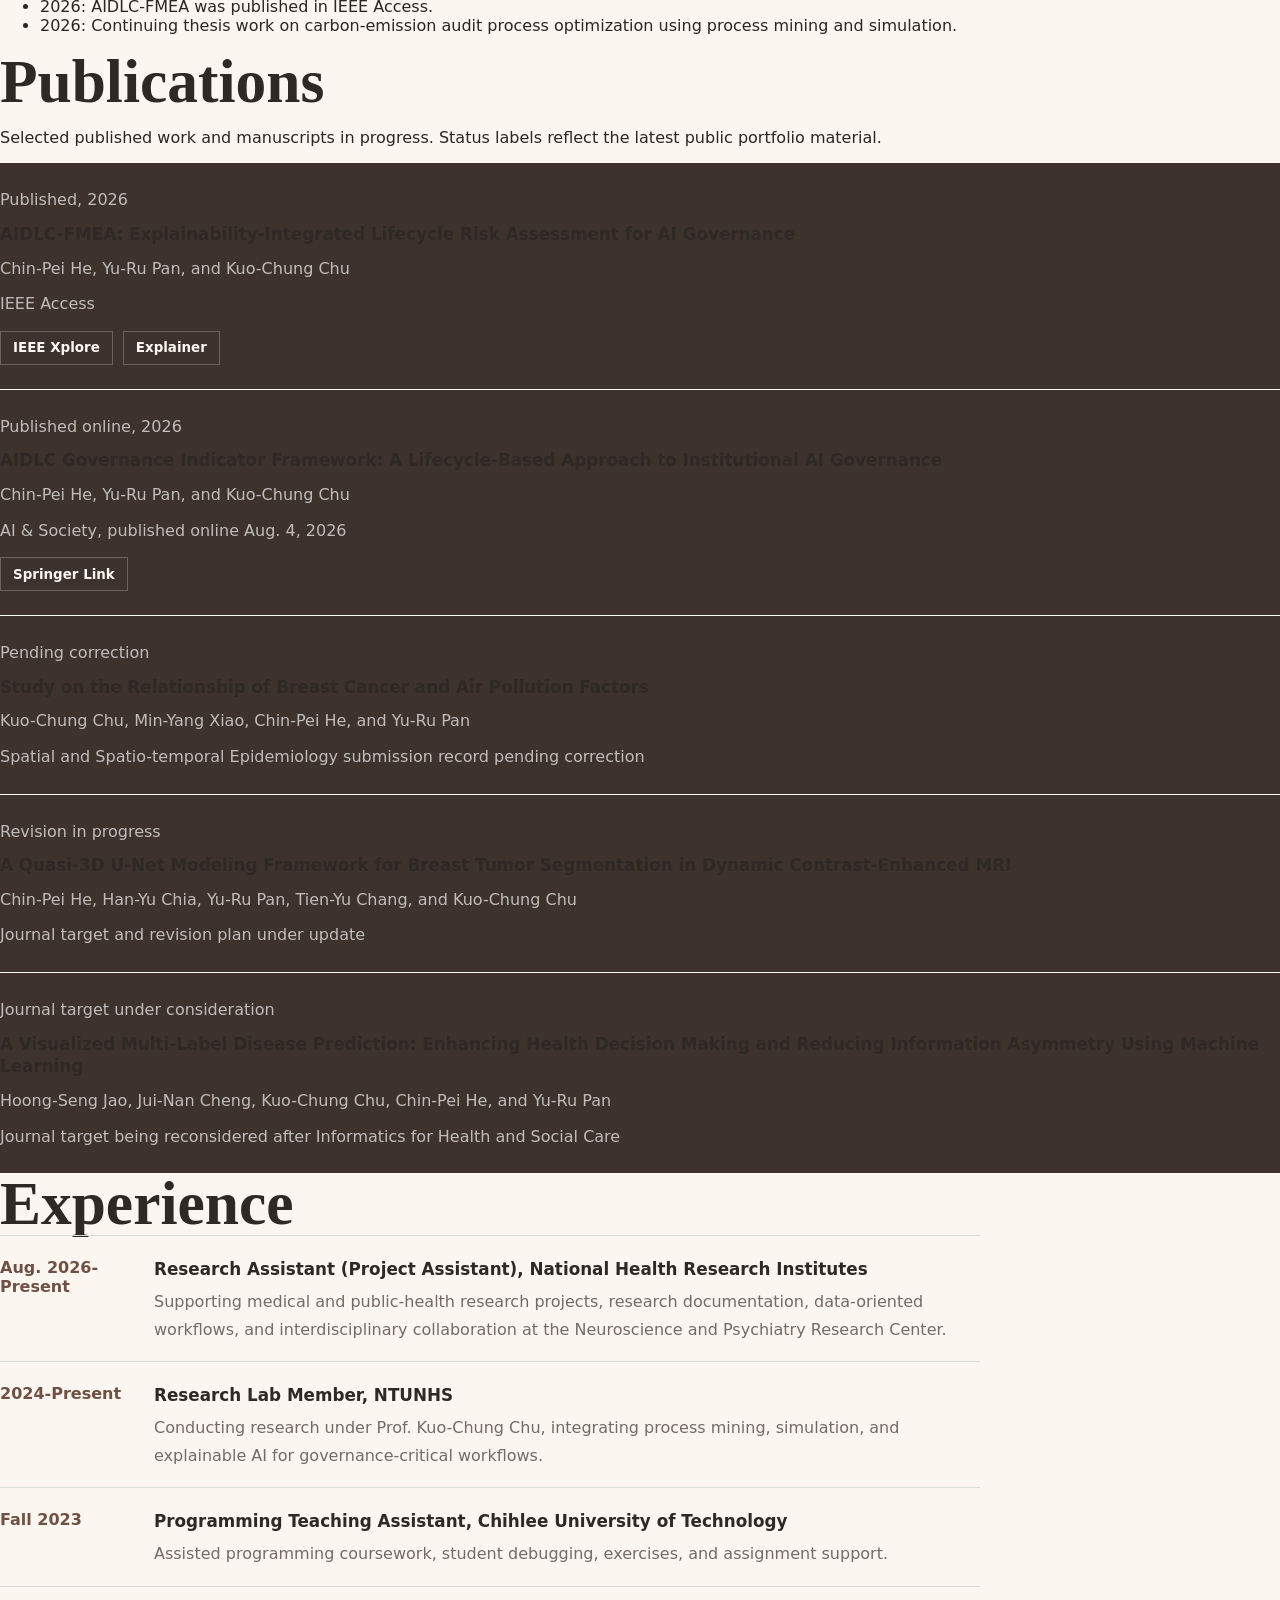
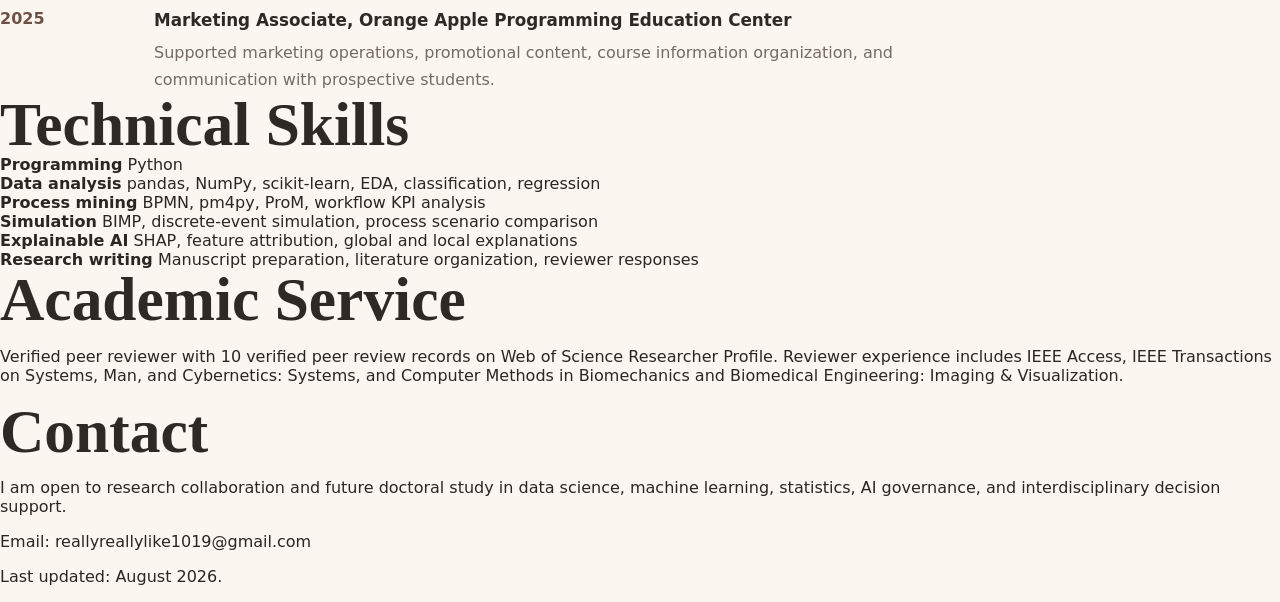
==== commit 3b57aaab: "Publish academic GitHub Pages homepage" ====
--- a/index.html
+++ b/index.html
@@ -6,7 +6,7 @@
     <title>Chin-Pei He | Academic Portfolio</title>
     <meta
       name="description"
-      content="Academic portfolio of Chin-Pei He, an M.S. student in Information Management working on AI governance, process mining, simulation, explainable AI, and auditable decision support."
+      content="Academic portfolio of Chin-Pei He, covering AI governance, process mining, explainable AI, biomedical AI, publications, CV, and academic service."
     />
     <meta property="og:title" content="Chin-Pei He | Academic Portfolio" />
     <meta
@@ -14,310 +14,350 @@
       content="Research portfolio covering AI governance, process mining, explainable AI, biomedical AI, publications, CV, and academic service."
     />
     <meta property="og:type" content="website" />
-    <link rel="stylesheet" href="styles.css?v=20260727e" />
-    <script src="script-20260807b.js" defer></script>
+    <link rel="stylesheet" href="styles.css" />
   </head>
   <body>
-    <header class="site-header">
-      <a class="brand" href="#top" aria-label="Back to top">CPH</a>
-      <nav class="nav-links" aria-label="Primary navigation">
-        <a href="#about">About</a>
-        <a href="#research">Research</a>
-        <a href="#publications">Publications</a>
-        <a href="#media">Media</a>
-        <a href="#experience">Experience</a>
-        <a href="#service">Service</a>
-        <a href="#contact">Contact</a>
-      </nav>
-      <button class="language-toggle" type="button" aria-label="Switch language" aria-pressed="false">
-        中文
-      </button>
-    </header>
-
-    <main id="top">
-      <section class="hero">
-        <div class="hero-copy">
-          <p class="eyebrow">Academic portfolio</p>
+    <main class="academic-site" id="top">
+      <header class="masthead" aria-label="Site header">
+        <a class="site-title" href="#top">Chin-Pei He</a>
+        <nav class="top-nav" aria-label="Primary navigation">
+          <a href="#research">Research</a>
+          <a href="#publications">Publications</a>
+          <a href="#experience">Experience</a>
+          <a href="#service">Service</a>
+          <a href="#contact">Contact</a>
+        </nav>
+      </header>
+
+      <div class="page-grid">
+        <aside class="author-sidebar" aria-label="Author profile">
+          <img
+            class="author-photo"
+            src="assets/profile-web.webp"
+            alt="Portrait of Chin-Pei He"
+          />
           <h1>Chin-Pei He</h1>
-          <p class="subtitle">
-            Explainable and auditable AI for accountable decision support.
-            I study how AI systems can support high stakes organisational
-            decisions while remaining understandable, reviewable, traceable,
-            and accountable.
+          <p class="author-role">M.S. student in Information Management</p>
+          <p class="author-affiliation">
+            Research Assistant, National Health Research Institutes
           </p>
-          <div class="hero-actions">
-            <a class="button primary" href="#publications">View publications</a>
-            <a class="button secondary" href="#media">Watch explainer</a>
-            <a class="button secondary" href="mailto:reallyreallylike1019@gmail.com">
-              Email
-            </a>
-          </div>
-        </div>
-
-        <aside class="profile-panel" aria-label="Profile summary">
-          <div class="portrait photo-portrait" aria-label="Portrait of Chin-Pei He">
-            <img src="assets/profile-web.webp?v=20260727d" alt="Chin-Pei He portrait" />
-          </div>
-          <div>
-            <p class="panel-label">Current thesis</p>
-            <p class="panel-title">
-              Optimizing Carbon Emission Audit Processes Using Process Mining
-              and Simulation
-            </p>
-            <p class="panel-copy">
-              My work studies how process models, discrete-event simulation,
-              event logs, and explainable AI can improve workflow transparency,
-              bottleneck analysis, and risk-oriented decision triage.
-            </p>
-          </div>
-          <dl class="quick-facts">
-            <div>
-              <dt>Current role</dt>
-              <dd>
-                Research Assistant (Project Assistant), National Health Research
-                Institutes, Neuroscience and Psychiatry Research Center
-              </dd>
-            </div>
-            <div>
-              <dt>Education</dt>
-              <dd>M.S. Information Management, expected Jun. 2026</dd>
-            </div>
-            <div>
-              <dt>Identifiers</dt>
-              <dd>
-                <a href="https://orcid.org/0009-0004-8913-9179" target="_blank" rel="noreferrer">
-                  ORCID: 0009-0004-8913-9179
-                </a>
-                <br />Web of Science: PLC-4893-2026
-              </dd>
-            </div>
-            <div>
-              <dt>Email</dt>
-              <dd><a href="mailto:reallyreallylike1019@gmail.com">reallyreallylike1019@gmail.com</a></dd>
-            </div>
-          </dl>
+
+          <ul class="author-links" aria-label="Profile links">
+            <li>Taiwan</li>
+            <li>National Taipei University of Nursing and Health Sciences</li>
+            <li><a href="mailto:reallyreallylike1019@gmail.com">Email</a></li>
+            <li>
+              <a
+                href="https://orcid.org/0009-0004-8913-9179"
+                target="_blank"
+                rel="noreferrer"
+              >
+                ORCID
+              </a>
+            </li>
+            <li>
+              <a href="https://github.com/Ruby1019" target="_blank" rel="noreferrer">
+                GitHub
+              </a>
+            </li>
+            <li>
+              <a
+                href="https://www.linkedin.com/in/reallyreallylike1019/"
+                target="_blank"
+                rel="noreferrer"
+              >
+                LinkedIn
+              </a>
+            </li>
+          </ul>
         </aside>
-      </section>
-
-      <section class="section intro-band" id="about">
-        <div class="section-heading">
-          <p class="eyebrow">Profile</p>
-          <h2>Building transparent AI decision support for real workflows.</h2>
-        </div>
-        <p class="wide-copy">
-          My research focuses on AI governance, explainable AI, auditable
-          decision support, process analytics, and responsible AI. I am
-          particularly interested in how professionals interpret, review,
-          question, and revise AI generated recommendations in high stakes
-          workflows, especially when institutional accountability and human
-          oversight matter.
-        </p>
-      </section>
-
-      <section class="section" id="research">
-        <div class="section-heading">
-          <p class="eyebrow">Research interests</p>
-          <h2>Governance, workflow intelligence, and explainability.</h2>
-        </div>
-        <div class="research-grid">
-          <article class="info-card">
-            <h3>AI Governance and Risk Management</h3>
-            <p>
-              Lifecycle-based AI governance, institutional risk assessment,
-              explainability-integrated FMEA, and auditable decision support.
-            </p>
-          </article>
-          <article class="info-card">
-            <h3>Process Mining and Simulation</h3>
-            <p>
-              BPMN modeling, BIMP simulation, event-log generation, workflow KPI
-              analysis, bottleneck diagnosis, resource utilization, and makespan
-              comparison.
-            </p>
-          </article>
-          <article class="info-card">
-            <h3>Biomedical AI and Decision Support</h3>
-            <p>
-              Clinical visualization systems, disease prediction, medical image
-              segmentation, and interpretable machine-learning support for
-              healthcare decision making.
-            </p>
-          </article>
-        </div>
-      </section>
-
-      <section class="section split-section" id="publications">
-        <div class="section-heading sticky-heading">
-          <p class="eyebrow">Publications</p>
-          <h2>Published work and manuscripts in progress.</h2>
-          <p>
-            Status labels reflect the latest manuscript tracking material.
-            Internal submission system links are intentionally not listed here.
-          </p>
-        </div>
-        <div class="publication-list">
-          <article class="publication">
-            <span>Published, 2026</span>
-            <h3>AIDLC-FMEA: Explainability-Integrated Lifecycle Risk Assessment for AI Governance</h3>
-            <p>Chin-Pei He, Yu-Ru Pan, and Kuo-Chung Chu. IEEE Access.</p>
-            <div class="publication-links">
-              <a href="https://ieeexplore.ieee.org/document/11557106/metrics#metrics" target="_blank" rel="noreferrer">IEEE Xplore</a>
-              <a href="https://youtu.be/QhPq_zsExDg?si=pbWc3IOwVDt-UKo9" target="_blank" rel="noreferrer">Mon Lab explainer</a>
-            </div>
-          </article>
-          <article class="publication">
-            <span>Published, 2026</span>
-            <h3>AIDLC Governance Indicator Framework: A Lifecycle-Based Approach to Institutional AI Governance</h3>
-            <p>Chin-Pei He, Yu-Ru Pan, and Kuo-Chung Chu. AI &amp; Society. Published online Aug. 4, 2026.</p>
-            <div class="publication-links">
-              <a href="https://link.springer.com/article/10.1007/s00146-026-03173-9" target="_blank" rel="noreferrer">Springer Link</a>
-            </div>
-          </article>
-          <article class="publication">
-            <span>Pending correction</span>
-            <h3>Study on the Relationship of Breast Cancer and Air Pollution Factors</h3>
-            <p>Kuo-Chung Chu, Min-Yang Xiao, Chin-Pei He, and Yu-Ru Pan. Spatial and Spatio-temporal Epidemiology submission record pending correction.</p>
-          </article>
-          <article class="publication">
-            <span>Revision in progress</span>
-            <h3>A Quasi-3D U-Net Modeling Framework for Breast Tumor Segmentation in Dynamic Contrast-Enhanced MRI</h3>
-            <p>Chin-Pei He, Han-Yu Chia, Yu-Ru Pan, Tien-Yu Chang, and Kuo-Chung Chu. Journal target and revision plan under update.</p>
-          </article>
-          <article class="publication">
-            <span>Journal target under consideration</span>
-            <h3>A Visualized Multi-Label Disease Prediction: Enhancing Health Decision Making and Reducing Information Asymmetry Using Machine Learning</h3>
-            <p>Hoong-Seng Jao, Jui-Nan Cheng, Kuo-Chung Chu, Chin-Pei He, and Yu-Ru Pan. Journal target being reconsidered after Informatics for Health and Social Care.</p>
-          </article>
-          <article class="publication">
-            <span>Preparing resubmission</span>
-            <h3>A Clinical Decision Support Visualization System for Language Sample Analysis in Chinese-Speaking Children</h3>
-            <p>Szu-Ming Huang, Chin-Pei He, Yu-Ru Pan, and Kuo-Chung Chu. Preparing for Computer Methods and Programs in Biomedicine after prior Knowledge-Based Systems submission.</p>
-          </article>
-        </div>
-      </section>
-
-      <section class="section media-band" id="media">
-        <div class="section-heading">
-          <p class="eyebrow">Media and outreach</p>
-          <h2>Research communication through Mon Lab.</h2>
-        </div>
-        <div class="media-card">
-          <div>
-            <h3>AIDLC-FMEA explainer video</h3>
-            <p>
-              A public-facing research explainer introducing the lifecycle-aware
-              and explainability-integrated risk assessment framework for AI
-              governance.
-            </p>
-          </div>
-          <a class="button primary" href="https://youtu.be/QhPq_zsExDg?si=pbWc3IOwVDt-UKo9" target="_blank" rel="noreferrer">Watch on YouTube</a>
-        </div>
-      </section>
-
-      <section class="section" id="experience">
-        <div class="section-heading">
-          <p class="eyebrow">Experience</p>
-          <h2>Research, teaching, and applied communication.</h2>
-        </div>
-        <div class="timeline">
-          <article class="timeline-item">
-            <span>Aug. 2026-Present</span>
-            <div>
-              <h3>Research Assistant (Project Assistant), National Health Research Institutes</h3>
-              <p>
-                Join the Neuroscience and Psychiatry Research Center to support
-                medical and public-health research projects, research
-                documentation, data-oriented workflows, and interdisciplinary
-                collaboration.
-              </p>
-            </div>
-          </article>
-          <article class="timeline-item">
-            <span>2024-Present</span>
-            <div>
-              <h3>Research Lab Member, NTUNHS</h3>
-              <p>
-                Conduct research under Prof. Kuo-Chung Chu, integrating process
-                mining, simulation, and explainable AI for governance-critical
-                workflows. Support manuscript preparation, journal submission,
-                revision responses, and research documentation.
-              </p>
-            </div>
-          </article>
-          <article class="timeline-item">
-            <span>Fall 2023</span>
-            <div>
-              <h3>Programming Teaching Assistant, Chihlee University of Technology</h3>
-              <p>
-                Assisted programming coursework, helped students understand
-                exercises, debug basic code, and complete assignments.
-              </p>
-            </div>
-          </article>
-          <article class="timeline-item">
-            <span>2025</span>
-            <div>
-              <h3>Marketing Associate, Orange Apple Programming Education Center</h3>
-              <p>
-                Supported marketing operations, promotional content, course
-                information organization, and communication with prospective
-                students.
-              </p>
-            </div>
-          </article>
-        </div>
-      </section>
-
-      <section class="section skills-band">
-        <div class="section-heading">
-          <p class="eyebrow">Technical skills</p>
-          <h2>Methods and tools</h2>
-        </div>
-        <div class="skill-grid">
-          <div><strong>Programming</strong><span>Python</span></div>
-          <div><strong>Data analysis</strong><span>pandas, NumPy, scikit-learn, EDA, classification, regression</span></div>
-          <div><strong>Process mining</strong><span>BPMN, pm4py, ProM, workflow KPI analysis</span></div>
-          <div><strong>Simulation</strong><span>BIMP, discrete-event simulation, process scenario comparison</span></div>
-          <div><strong>Explainable AI</strong><span>SHAP, feature attribution, global and local explanations</span></div>
-          <div><strong>Research writing</strong><span>Manuscript preparation, literature organization, reviewer responses</span></div>
-        </div>
-      </section>
-
-      <section class="section" id="service">
-        <div class="section-heading">
-          <p class="eyebrow">Academic service</p>
-          <h2>Peer review and research community contribution.</h2>
-        </div>
-        <div class="service-card">
-          <p>
-            Verified peer reviewer with 10 verified peer review records on Web
-            of Science Researcher Profile. Reviewer experience includes IEEE
-            Access, IEEE Transactions on Systems, Man, and Cybernetics: Systems,
-            and Computer Methods in Biomechanics and Biomedical Engineering:
-            Imaging &amp; Visualization.
-          </p>
-        </div>
-      </section>
-
-      <section class="contact" id="contact">
-        <div>
-          <p class="eyebrow">Contact</p>
-          <h2>Open to research collaboration and PhD opportunities.</h2>
-          <p>
-            I am preparing for future doctoral study and hope to continue
-            developing rigorous research skills in data science, machine
-            learning, statistics, AI governance, and interdisciplinary decision
-            support.
-          </p>
-        </div>
-        <div class="contact-actions">
-          <a class="button primary" href="mailto:reallyreallylike1019@gmail.com">Email</a>
-          <a class="button secondary" href="https://www.linkedin.com/in/reallyreallylike1019/" target="_blank" rel="noreferrer">LinkedIn</a>
-          <a class="button secondary" href="https://github.com/Ruby1019" target="_blank" rel="noreferrer">GitHub</a>
-          <a class="button secondary" href="https://orcid.org/0009-0004-8913-9179" target="_blank" rel="noreferrer">ORCID</a>
-        </div>
-      </section>
+
+        <article class="content">
+          <section class="intro-section">
+            <h2>Chin-Pei He</h2>
+            <p>
+              I work on explainable and auditable AI for accountable decision
+              support. My research asks how AI systems can support high-stakes
+              organisational decisions while remaining understandable,
+              reviewable, traceable, and accountable.
+            </p>
+            <p>
+              My current thesis studies carbon-emission audit process
+              optimization using process mining and simulation. I am especially
+              interested in workflow transparency, bottleneck analysis,
+              risk-oriented triage, AI governance, and responsible decision
+              support in healthcare and institutional settings.
+            </p>
+            <div class="action-row" aria-label="Profile documents">
+              <a href="#publications">Publications</a>
+              <a href="mailto:reallyreallylike1019@gmail.com">Request CV</a>
+            </div>
+          </section>
+
+          <section class="content-section" id="research">
+            <h2>Research</h2>
+            <p>
+              My work sits at the intersection of AI governance, workflow
+              intelligence, explainable machine learning, and decision support.
+            </p>
+            <div class="interest-list">
+              <article class="interest-item">
+                <h3>AI Governance and Risk Management</h3>
+                <p>
+                  Lifecycle-based AI governance, institutional risk assessment,
+                  explainability-integrated FMEA, and auditable decision support.
+                </p>
+              </article>
+              <article class="interest-item">
+                <h3>Process Mining and Simulation</h3>
+                <p>
+                  BPMN modeling, BIMP simulation, event-log generation, workflow
+                  KPI analysis, bottleneck diagnosis, resource utilization, and
+                  makespan comparison.
+                </p>
+              </article>
+              <article class="interest-item">
+                <h3>Biomedical AI and Decision Support</h3>
+                <p>
+                  Clinical visualization systems, disease prediction, medical
+                  image segmentation, and interpretable machine-learning support
+                  for healthcare decision making.
+                </p>
+              </article>
+            </div>
+          </section>
+
+          <section class="content-section">
+            <h2>News</h2>
+            <ul class="news-list">
+              <li>
+                08/2026: Joined the National Health Research Institutes as a
+                Research Assistant (Project Assistant) in the Neuroscience and
+                Psychiatry Research Center.
+              </li>
+              <li>
+                08/2026: AIDLC Governance Indicator Framework was published
+                online in AI &amp; Society.
+              </li>
+              <li>2026: AIDLC-FMEA was published in IEEE Access.</li>
+              <li>
+                2026: Continuing thesis work on carbon-emission audit process
+                optimization using process mining and simulation.
+              </li>
+            </ul>
+          </section>
+
+          <section class="content-section" id="publications">
+            <h2>Publications</h2>
+            <p>
+              Selected published work and manuscripts in progress. Status labels
+              reflect the latest public portfolio material.
+            </p>
+            <div class="publication-list">
+              <article class="publication">
+                <p class="publication-status">Published, 2026</p>
+                <h3>
+                  AIDLC-FMEA: Explainability-Integrated Lifecycle Risk
+                  Assessment for AI Governance
+                </h3>
+                <p>Chin-Pei He, Yu-Ru Pan, and Kuo-Chung Chu</p>
+                <p>IEEE Access</p>
+                <div class="publication-links">
+                  <a
+                    href="https://ieeexplore.ieee.org/document/11557106/metrics#metrics"
+                    target="_blank"
+                    rel="noreferrer"
+                  >
+                    IEEE Xplore
+                  </a>
+                  <a
+                    href="https://youtu.be/QhPq_zsExDg?si=pbWc3IOwVDt-UKo9"
+                    target="_blank"
+                    rel="noreferrer"
+                  >
+                    Explainer
+                  </a>
+                </div>
+              </article>
+
+              <article class="publication">
+                <p class="publication-status">Published online, 2026</p>
+                <h3>
+                  AIDLC Governance Indicator Framework: A Lifecycle-Based
+                  Approach to Institutional AI Governance
+                </h3>
+                <p>Chin-Pei He, Yu-Ru Pan, and Kuo-Chung Chu</p>
+                <p>AI &amp; Society, published online Aug. 4, 2026</p>
+                <div class="publication-links">
+                  <a
+                    href="https://link.springer.com/article/10.1007/s00146-026-03173-9"
+                    target="_blank"
+                    rel="noreferrer"
+                  >
+                    Springer Link
+                  </a>
+                </div>
+              </article>
+
+              <article class="publication">
+                <p class="publication-status">Pending correction</p>
+                <h3>
+                  Study on the Relationship of Breast Cancer and Air Pollution
+                  Factors
+                </h3>
+                <p>Kuo-Chung Chu, Min-Yang Xiao, Chin-Pei He, and Yu-Ru Pan</p>
+                <p>
+                  Spatial and Spatio-temporal Epidemiology submission record
+                  pending correction
+                </p>
+              </article>
+
+              <article class="publication">
+                <p class="publication-status">Revision in progress</p>
+                <h3>
+                  A Quasi-3D U-Net Modeling Framework for Breast Tumor
+                  Segmentation in Dynamic Contrast-Enhanced MRI
+                </h3>
+                <p>
+                  Chin-Pei He, Han-Yu Chia, Yu-Ru Pan, Tien-Yu Chang, and
+                  Kuo-Chung Chu
+                </p>
+                <p>Journal target and revision plan under update</p>
+              </article>
+
+              <article class="publication">
+                <p class="publication-status">Journal target under consideration</p>
+                <h3>
+                  A Visualized Multi-Label Disease Prediction: Enhancing Health
+                  Decision Making and Reducing Information Asymmetry Using
+                  Machine Learning
+                </h3>
+                <p>
+                  Hoong-Seng Jao, Jui-Nan Cheng, Kuo-Chung Chu, Chin-Pei He,
+                  and Yu-Ru Pan
+                </p>
+                <p>
+                  Journal target being reconsidered after Informatics for Health
+                  and Social Care
+                </p>
+              </article>
+            </div>
+          </section>
+
+          <section class="content-section" id="experience">
+            <h2>Experience</h2>
+            <div class="timeline">
+              <article class="timeline-item">
+                <span>Aug. 2026-Present</span>
+                <div>
+                  <h3>
+                    Research Assistant (Project Assistant), National Health
+                    Research Institutes
+                  </h3>
+                  <p>
+                    Supporting medical and public-health research projects,
+                    research documentation, data-oriented workflows, and
+                    interdisciplinary collaboration at the Neuroscience and
+                    Psychiatry Research Center.
+                  </p>
+                </div>
+              </article>
+              <article class="timeline-item">
+                <span>2024-Present</span>
+                <div>
+                  <h3>Research Lab Member, NTUNHS</h3>
+                  <p>
+                    Conducting research under Prof. Kuo-Chung Chu, integrating
+                    process mining, simulation, and explainable AI for
+                    governance-critical workflows.
+                  </p>
+                </div>
+              </article>
+              <article class="timeline-item">
+                <span>Fall 2023</span>
+                <div>
+                  <h3>
+                    Programming Teaching Assistant, Chihlee University of
+                    Technology
+                  </h3>
+                  <p>
+                    Assisted programming coursework, student debugging,
+                    exercises, and assignment support.
+                  </p>
+                </div>
+              </article>
+              <article class="timeline-item">
+                <span>2025</span>
+                <div>
+                  <h3>Marketing Associate, Orange Apple Programming Education Center</h3>
+                  <p>
+                    Supported marketing operations, promotional content, course
+                    information organization, and communication with prospective
+                    students.
+                  </p>
+                </div>
+              </article>
+            </div>
+          </section>
+
+          <section class="content-section compact-section">
+            <h2>Technical Skills</h2>
+            <div class="skill-list">
+              <div>
+                <strong>Programming</strong>
+                <span>Python</span>
+              </div>
+              <div>
+                <strong>Data analysis</strong>
+                <span>pandas, NumPy, scikit-learn, EDA, classification, regression</span>
+              </div>
+              <div>
+                <strong>Process mining</strong>
+                <span>BPMN, pm4py, ProM, workflow KPI analysis</span>
+              </div>
+              <div>
+                <strong>Simulation</strong>
+                <span>BIMP, discrete-event simulation, process scenario comparison</span>
+              </div>
+              <div>
+                <strong>Explainable AI</strong>
+                <span>SHAP, feature attribution, global and local explanations</span>
+              </div>
+              <div>
+                <strong>Research writing</strong>
+                <span>Manuscript preparation, literature organization, reviewer responses</span>
+              </div>
+            </div>
+          </section>
+
+          <section class="content-section" id="service">
+            <h2>Academic Service</h2>
+            <p>
+              Verified peer reviewer with 10 verified peer review records on Web
+              of Science Researcher Profile. Reviewer experience includes IEEE
+              Access, IEEE Transactions on Systems, Man, and Cybernetics:
+              Systems, and Computer Methods in Biomechanics and Biomedical
+              Engineering: Imaging &amp; Visualization.
+            </p>
+          </section>
+
+          <section class="content-section contact-section" id="contact">
+            <h2>Contact</h2>
+            <p>
+              I am open to research collaboration and future doctoral study in
+              data science, machine learning, statistics, AI governance, and
+              interdisciplinary decision support.
+            </p>
+            <p>
+              Email:
+              <a href="mailto:reallyreallylike1019@gmail.com">
+                reallyreallylike1019@gmail.com
+              </a>
+            </p>
+            <p class="last-updated">Last updated: August 2026.</p>
+          </section>
+        </article>
+      </div>
     </main>
-    <a class="floating-top" href="#top" aria-label="Back to top">Back to top</a>
   </body>
 </html>
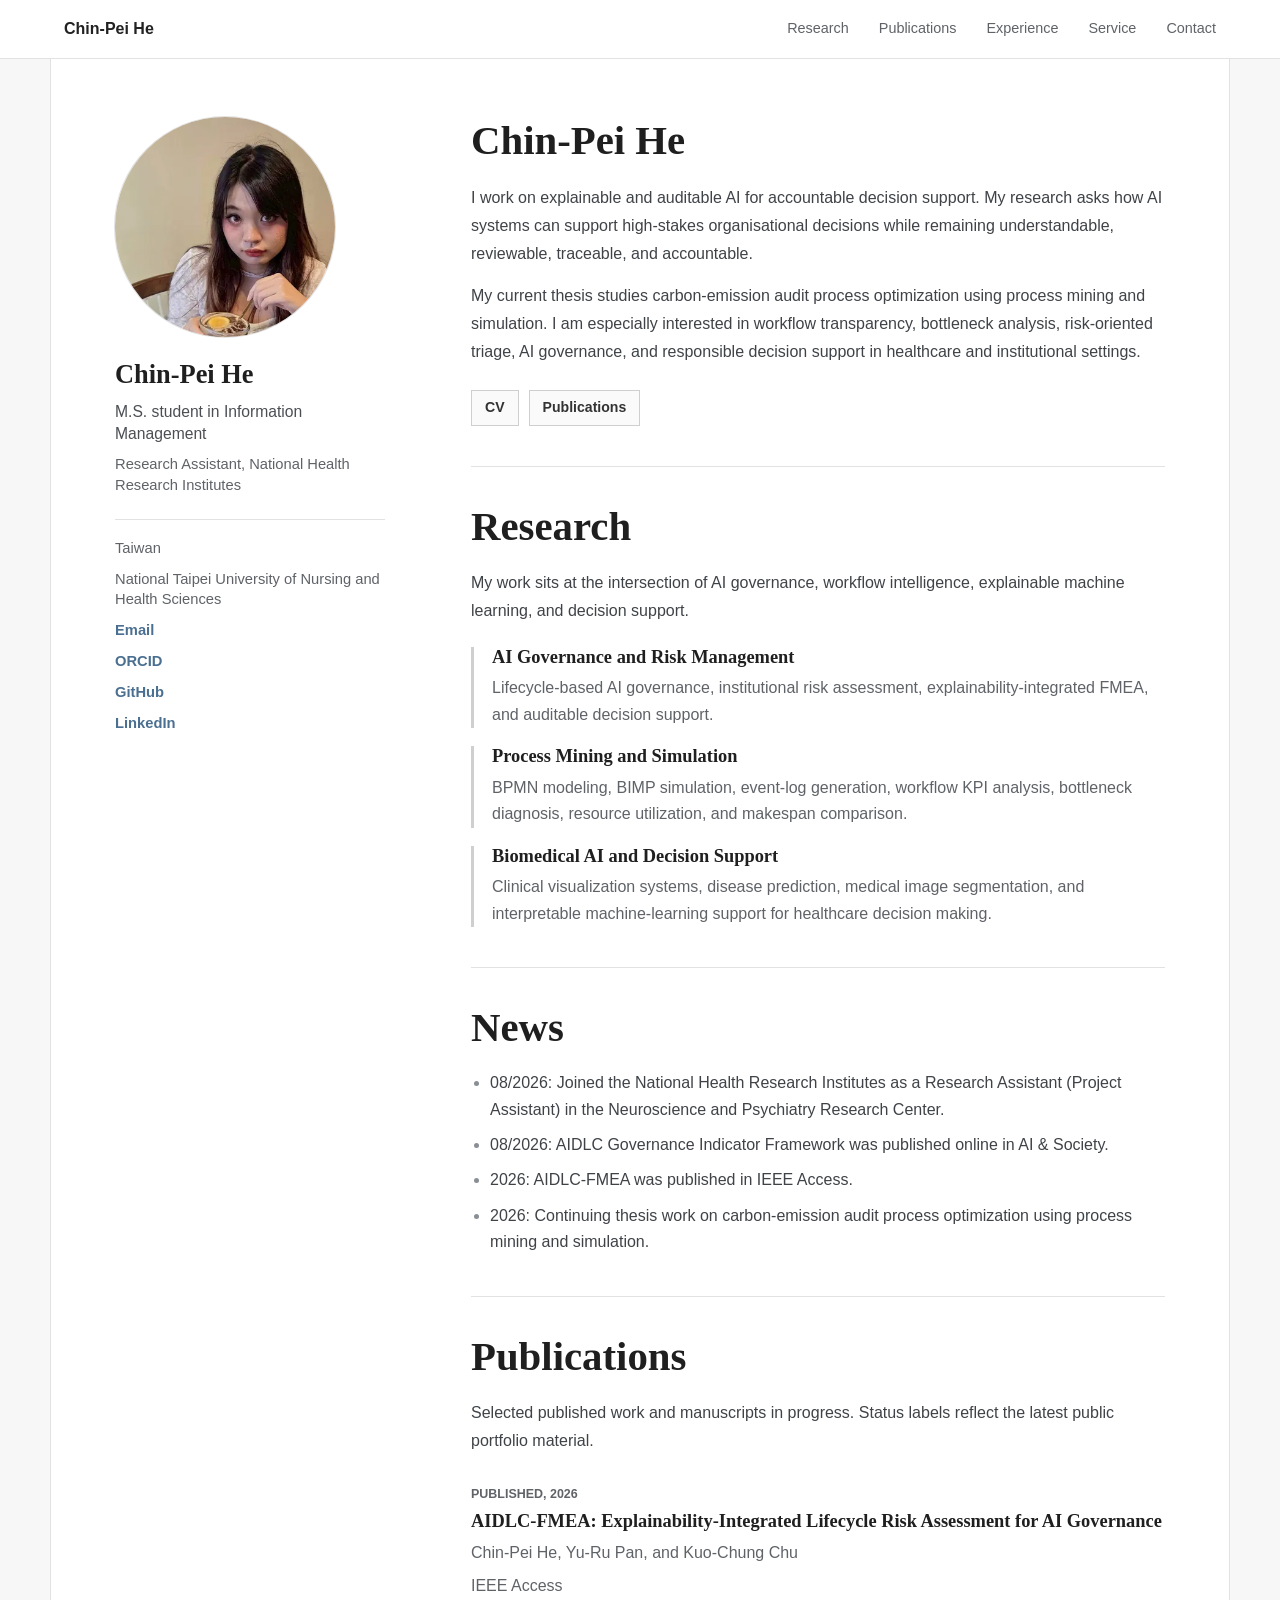
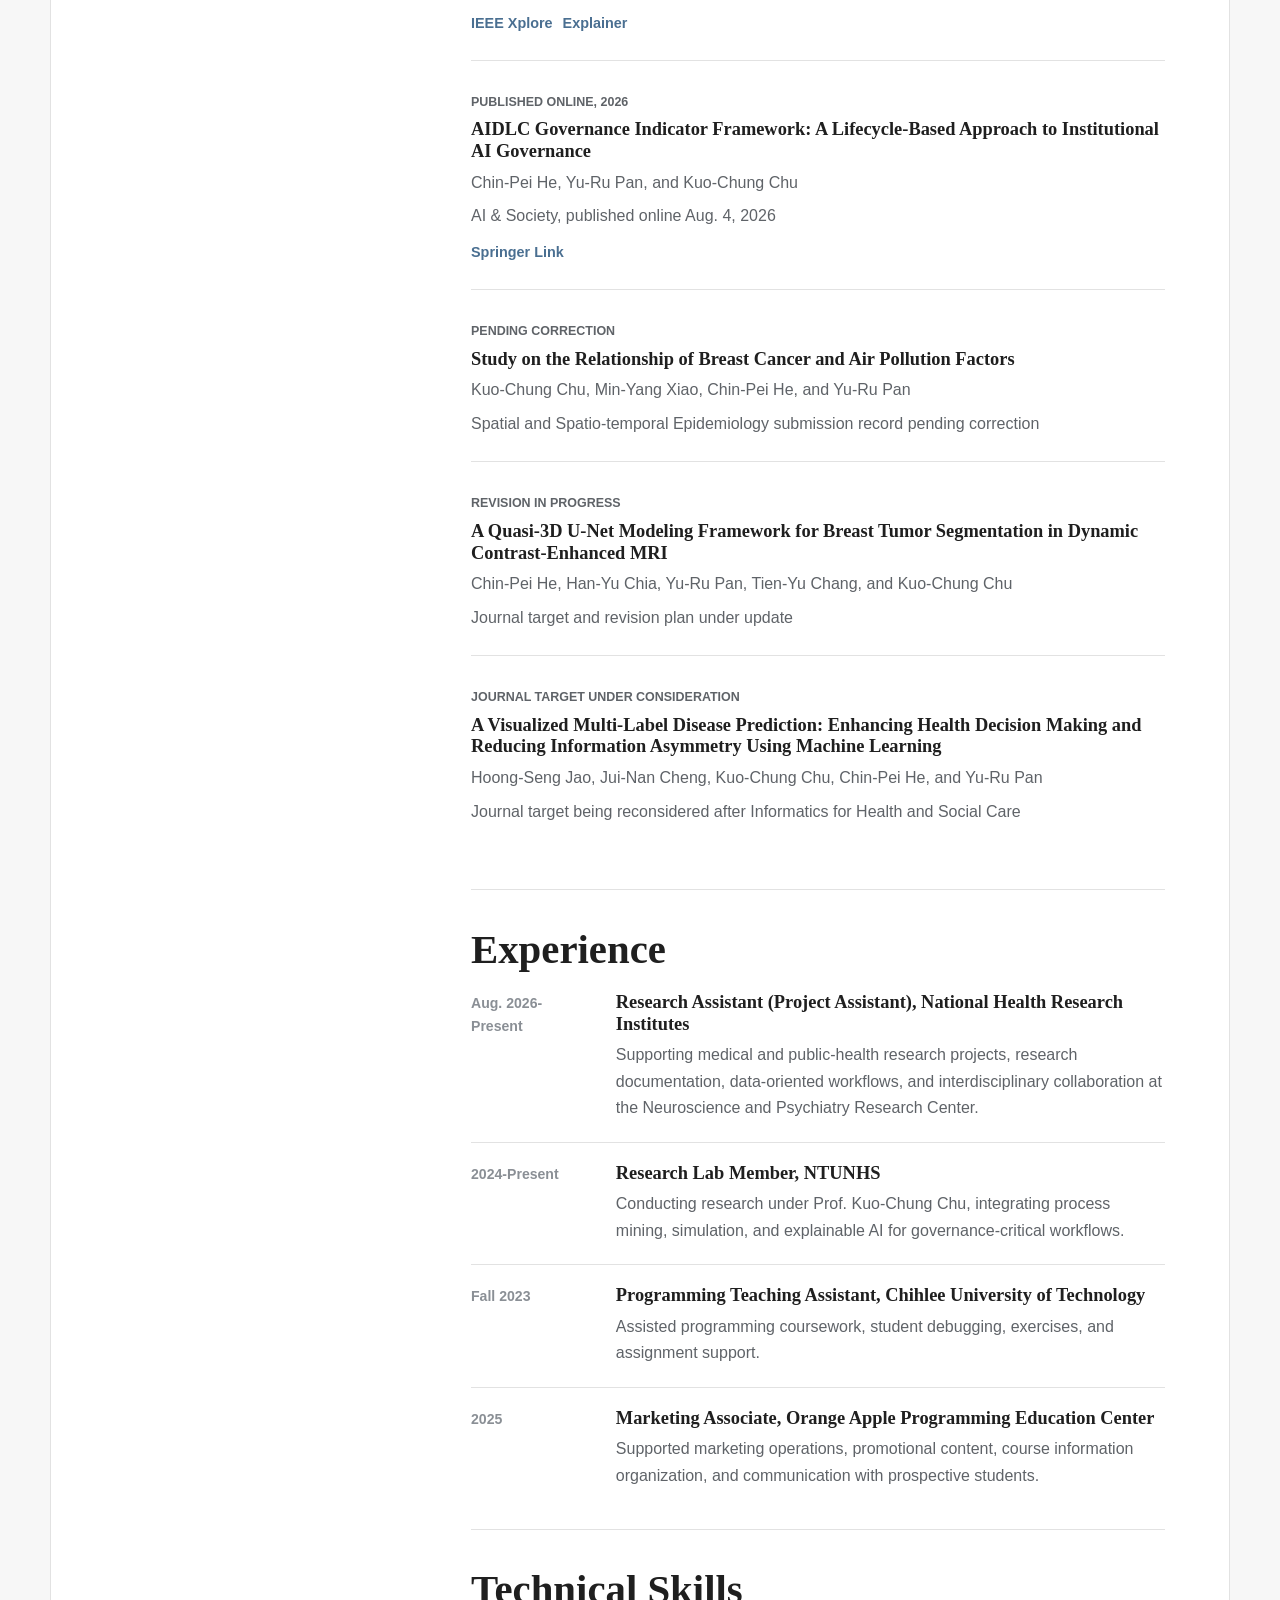
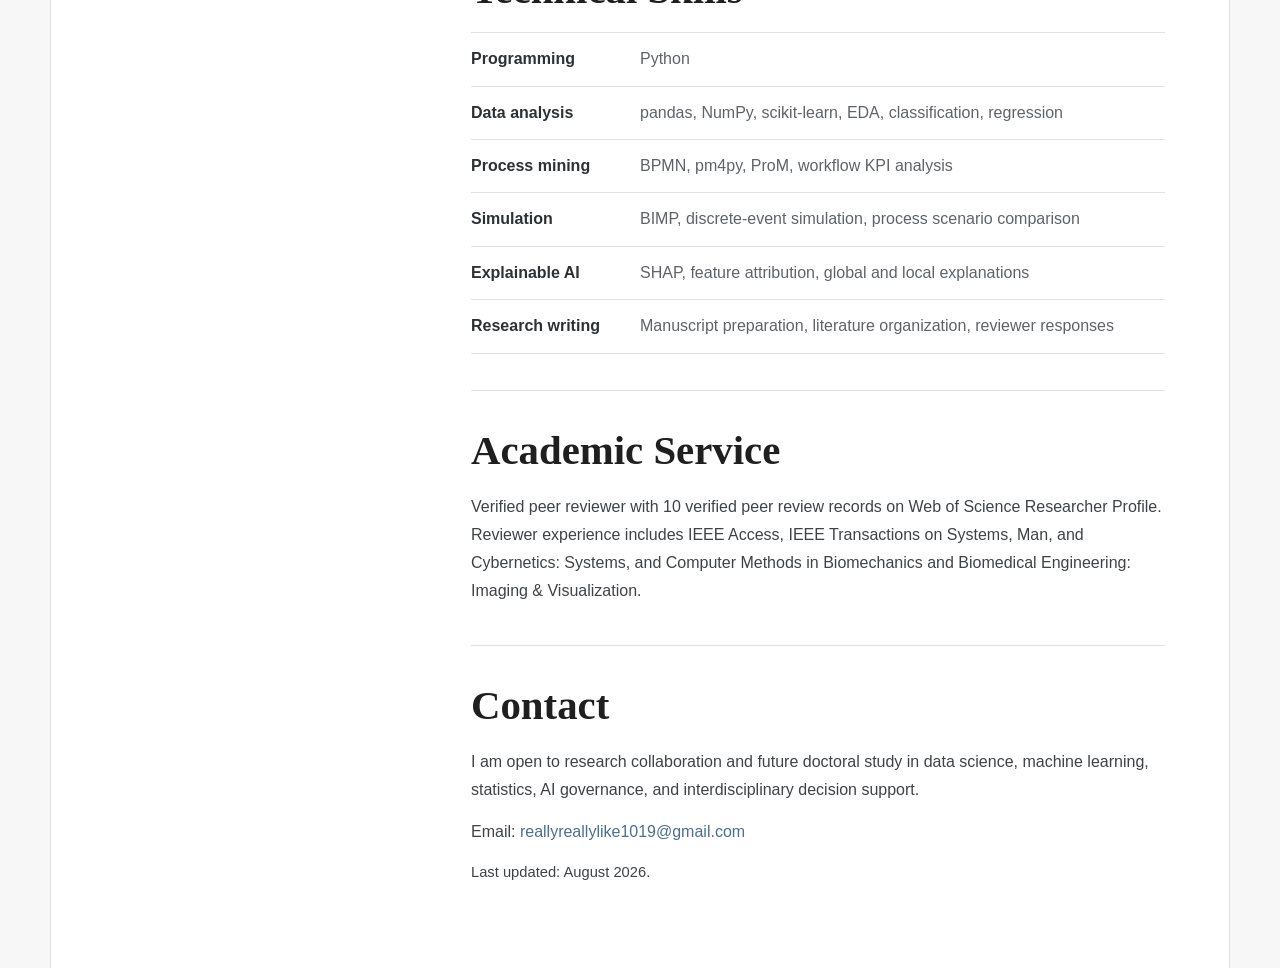
==== commit 5687543c: "Keep CV button only" ====
--- a/index.html
+++ b/index.html
@@ -89,8 +89,8 @@
               support in healthcare and institutional settings.
             </p>
             <div class="action-row" aria-label="Profile documents">
+              <a href="cv.html">CV</a>
               <a href="#publications">Publications</a>
-              <a href="mailto:reallyreallylike1019@gmail.com">Request CV</a>
             </div>
           </section>
 
--- a/styles.css
+++ b/styles.css
@@ -1,15 +1,15 @@
 :root {
-  --background: #fbf6f0;
-  --surface: #fffdf9;
-  --surface-strong: #f0e7dd;
-  --foreground: #2c2622;
-  --muted: #756b63;
-  --line: #d8ddd7;
-  --accent: #92715d;
-  --accent-dark: #6e5144;
-  --gold: #bc8f68;
-  --ink: #2f2925;
-  --rose: #e8c9bd;
+  --background: #ffffff;
+  --page: #f7f7f7;
+  --surface: #ffffff;
+  --foreground: #2b2b2b;
+  --muted: #5f6368;
+  --subtle: #8a8f95;
+  --line: #e2e2e2;
+  --line-strong: #cfcfcf;
+  --link: #4a6f91;
+  --link-hover: #2e506f;
+  --sidebar: #333333;
 }
 
 * {
@@ -22,105 +22,23 @@
 
 body {
   margin: 0;
-  background:
-    linear-gradient(180deg, rgba(232, 201, 189, 0.35), rgba(251, 246, 240, 0) 380px),
-    var(--background);
+  background: var(--page);
   color: var(--foreground);
   font-family:
-    Inter, ui-sans-serif, system-ui, -apple-system, BlinkMacSystemFont, "Segoe UI",
-    sans-serif;
+    Arial, Helvetica, "Noto Sans", "Liberation Sans", system-ui, sans-serif;
+  font-size: 16px;
+  line-height: 1.65;
 }
 
 a {
-  color: inherit;
+  color: var(--link);
   text-decoration: none;
 }
 
-.site-header {
-  position: sticky;
-  top: 0;
-  z-index: 20;
-  display: flex;
-  align-items: center;
-  justify-content: space-between;
-  gap: 24px;
-  padding: 18px clamp(18px, 4vw, 56px);
-  border-bottom: 1px solid rgba(47, 41, 37, 0.1);
-  background: rgba(251, 246, 240, 0.9);
-  backdrop-filter: blur(16px);
-}
-
-.brand {
-  display: grid;
-  width: 44px;
-  height: 44px;
-  place-items: center;
-  border: 1px solid var(--ink);
-  background: var(--ink);
-  color: #ffffff;
-  font-size: 0.72rem;
-  font-weight: 800;
-}
-
-.nav-links {
-  display: flex;
-  align-items: center;
-  gap: clamp(12px, 2vw, 28px);
-  color: var(--muted);
-  font-size: 0.92rem;
-}
-
-.nav-links a {
-  padding: 8px 0;
-}
-
-.nav-links a:hover {
-  color: var(--foreground);
-}
-
-.language-toggle {
-  min-height: 38px;
-  flex: 0 0 auto;
-  border: 1px solid rgba(47, 41, 37, 0.22);
-  background: var(--surface);
-  color: var(--ink);
-  padding: 0 14px;
-  font: inherit;
-  font-size: 0.84rem;
-  font-weight: 800;
-  cursor: pointer;
-  transition:
-    background 160ms ease,
-    border-color 160ms ease,
-    transform 160ms ease;
-}
-
-.language-toggle:hover {
-  border-color: var(--ink);
-  background: #f3ebe2;
-  transform: translateY(-1px);
-}
-
-.hero {
-  display: grid;
-  grid-template-columns: minmax(0, 1.08fr) minmax(320px, 0.72fr);
-  gap: clamp(32px, 6vw, 92px);
-  align-items: start;
-  min-height: auto;
-  padding: clamp(44px, 6vw, 76px) clamp(18px, 6vw, 88px) 64px;
-}
-
-.hero-copy {
-  max-width: 820px;
-}
-
-.eyebrow {
-  margin: 0 0 14px;
-  color: var(--accent-dark);
-  font-size: 0.76rem;
-  font-weight: 800;
-  letter-spacing: 0;
-  text-transform: uppercase;
+a:hover {
+  color: var(--link-hover);
+  text-decoration: underline;
+  text-underline-offset: 3px;
 }
 
 h1,
@@ -130,499 +48,391 @@
   overflow-wrap: anywhere;
 }
 
-h1 {
+h1,
+h2,
+h3 {
+  color: #1f1f1f;
+  font-family: Georgia, "Times New Roman", serif;
+  font-weight: 700;
+  letter-spacing: 0;
+  line-height: 1.18;
+}
+
+p {
   margin: 0;
-  max-width: 9ch;
-  color: var(--ink);
-  font-family: Georgia, "Times New Roman", serif;
-  font-size: clamp(4rem, 10vw, 8.2rem);
-  font-weight: 700;
-  line-height: 0.92;
-  letter-spacing: 0;
-}
-
-h2 {
-  margin: 0;
-  color: var(--ink);
-  font-family: Georgia, "Times New Roman", serif;
-  font-size: clamp(2rem, 4.8vw, 4.6rem);
-  font-weight: 700;
-  line-height: 1;
-  letter-spacing: 0;
-}
-
-h3 {
-  margin: 0;
-  color: var(--ink);
-  font-size: 1.05rem;
-  line-height: 1.35;
-  letter-spacing: 0;
-}
-
-.subtitle {
-  max-width: 710px;
-  margin: 28px 0 0;
-  color: #33403c;
-  font-size: clamp(1.16rem, 2vw, 1.48rem);
-  line-height: 1.55;
-}
-
-.hero-actions,
-.contact-actions {
+}
+
+.academic-site {
+  min-height: 100vh;
+}
+
+.masthead {
+  position: sticky;
+  top: 0;
+  z-index: 10;
+  display: flex;
+  align-items: center;
+  justify-content: space-between;
+  gap: 24px;
+  border-bottom: 1px solid var(--line);
+  background: rgba(255, 255, 255, 0.96);
+  padding: 16px clamp(20px, 5vw, 72px);
+}
+
+.site-title {
+  flex: 0 0 auto;
+  color: #222222;
+  font-size: 1rem;
+  font-weight: 700;
+}
+
+.top-nav {
+  display: flex;
+  align-items: center;
+  justify-content: flex-end;
+  gap: clamp(14px, 2.4vw, 30px);
+  color: var(--muted);
+  font-size: 0.9rem;
+}
+
+.top-nav a {
+  color: var(--muted);
+}
+
+.top-nav a:hover {
+  color: #222222;
+}
+
+.page-grid {
+  display: grid;
+  grid-template-columns: minmax(220px, 270px) minmax(0, 820px);
+  gap: clamp(42px, 7vw, 86px);
+  align-items: start;
+  width: min(100%, 1180px);
+  margin: 0 auto;
+  padding: clamp(34px, 5vw, 58px) clamp(20px, 5vw, 72px) 82px;
+  background: var(--background);
+  border-left: 1px solid var(--line);
+  border-right: 1px solid var(--line);
+}
+
+.author-sidebar {
+  position: sticky;
+  top: 92px;
+  display: grid;
+  align-content: start;
+  color: var(--sidebar);
+}
+
+.author-photo {
+  display: block;
+  width: min(100%, 220px);
+  aspect-ratio: 1 / 1;
+  border-radius: 50%;
+  object-fit: cover;
+  object-position: 54% 35%;
+  box-shadow: 0 0 0 1px var(--line);
+}
+
+.author-sidebar h1 {
+  margin: 22px 0 0;
+  font-size: 1.65rem;
+}
+
+.author-role {
+  margin-top: 10px;
+  color: #4b4f54;
+  font-size: 0.98rem;
+  line-height: 1.45;
+}
+
+.author-affiliation {
+  margin-top: 8px;
+  color: var(--muted);
+  font-size: 0.92rem;
+  line-height: 1.45;
+}
+
+.author-links {
+  display: grid;
+  gap: 10px;
+  margin: 22px 0 0;
+  padding: 18px 0 0;
+  border-top: 1px solid var(--line);
+  color: var(--muted);
+  font-size: 0.92rem;
+  line-height: 1.42;
+  list-style: none;
+}
+
+.author-links a {
+  font-weight: 700;
+}
+
+.content {
+  min-width: 0;
+}
+
+.intro-section,
+.content-section {
+  padding-bottom: 40px;
+  border-bottom: 1px solid var(--line);
+}
+
+.content-section {
+  padding-top: 36px;
+}
+
+.intro-section h2,
+.content-section h2 {
+  margin: 0 0 18px;
+  font-size: clamp(1.85rem, 4vw, 2.55rem);
+}
+
+.intro-section p,
+.content-section > p {
+  max-width: 760px;
+  color: #3f4347;
+  line-height: 1.75;
+}
+
+.intro-section p + p,
+.content-section > p + p {
+  margin-top: 14px;
+}
+
+.action-row {
   display: flex;
   flex-wrap: wrap;
-  gap: 12px;
-  margin-top: 34px;
-}
-
-.button {
+  gap: 10px;
+  margin-top: 24px;
+}
+
+.action-row a {
   display: inline-flex;
-  min-height: 46px;
+  min-height: 36px;
   align-items: center;
-  justify-content: center;
-  border: 1px solid var(--ink);
-  padding: 0 20px;
-  font-weight: 800;
-  transition:
-    background 160ms ease,
-    color 160ms ease,
-    transform 160ms ease;
-}
-
-.button:hover {
-  transform: translateY(-1px);
-}
-
-.button.primary {
-  background: var(--ink);
-  color: #ffffff;
-}
-
-.button.secondary {
-  background: transparent;
-  color: var(--ink);
-}
-
-.profile-panel {
-  display: grid;
-  gap: 24px;
-  border: 1px solid rgba(47, 41, 37, 0.12);
-  background: rgba(255, 255, 255, 0.8);
-  padding: clamp(24px, 4vw, 38px);
-  box-shadow: 0 24px 70px rgba(95, 74, 62, 0.14);
-}
-
-.portrait {
-  display: grid;
-  width: min(100%, 260px);
-  aspect-ratio: 4 / 5;
-  place-items: end start;
-  overflow: hidden;
-  border: 1px solid rgba(47, 41, 37, 0.14);
-  background:
-    linear-gradient(135deg, rgba(232, 201, 189, 0.36), rgba(188, 143, 104, 0.18)),
-    repeating-linear-gradient(90deg, rgba(47, 41, 37, 0.05) 0 1px, transparent 1px 22px),
-    var(--surface-strong);
-}
-
-.photo-portrait {
-  width: min(100%, 300px);
-  aspect-ratio: 4 / 5;
-  place-items: stretch;
-}
-
-.photo-portrait img {
-  width: 100%;
-  height: 100%;
-  display: block;
-  object-fit: cover;
-  object-position: 54% 42%;
-}
-
-.portrait span {
-  padding: 18px;
-  color: rgba(16, 23, 22, 0.78);
-  font-family: Georgia, "Times New Roman", serif;
-  font-size: 3rem;
-  font-weight: 700;
-}
-
-.panel-label,
-.panel-title,
-.panel-copy {
+  border: 1px solid var(--line-strong);
+  background: #fafafa;
+  padding: 0 13px;
+  color: #333333;
+  font-size: 0.88rem;
+  font-weight: 700;
+}
+
+.action-row a:hover {
+  border-color: #9ca3aa;
+  background: #f1f3f4;
+  text-decoration: none;
+}
+
+.interest-list {
+  display: grid;
+  gap: 18px;
+  margin-top: 22px;
+}
+
+.interest-item {
+  border-left: 3px solid var(--line-strong);
+  padding-left: 18px;
+}
+
+.interest-item h3,
+.publication h3,
+.timeline-item h3 {
   margin: 0;
-}
-
-.panel-label {
-  color: var(--gold);
+  font-size: 1.15rem;
+}
+
+.interest-item p,
+.publication p,
+.timeline-item p {
+  margin-top: 7px;
+  color: var(--muted);
+  line-height: 1.65;
+}
+
+.news-list {
+  display: grid;
+  gap: 9px;
+  margin: 0;
+  padding-left: 19px;
+  color: #3f4347;
+}
+
+.news-list li::marker {
+  color: var(--subtle);
+}
+
+.publication-list {
+  display: grid;
+  gap: 0;
+  margin-top: 22px;
+}
+
+.publication {
+  padding: 24px 0;
+  border-top: 1px solid var(--line);
+}
+
+.publication:first-child {
+  border-top: 0;
+  padding-top: 0;
+}
+
+.publication-status {
+  margin: 0 0 7px;
+  color: var(--subtle);
   font-size: 0.78rem;
-  font-weight: 800;
+  font-weight: 700;
+  letter-spacing: 0;
   text-transform: uppercase;
-}
-
-.panel-title {
-  margin-top: 8px;
-  color: var(--ink);
-  font-size: 1.28rem;
-  font-weight: 800;
-  line-height: 1.35;
-}
-
-.panel-copy {
-  margin-top: 10px;
-  color: var(--muted);
-  line-height: 1.65;
-}
-
-.quick-facts {
-  display: grid;
-  gap: 14px;
-  margin: 0;
-}
-
-.quick-facts div {
-  border-top: 1px solid var(--line);
-  padding-top: 14px;
-}
-
-.quick-facts dt {
-  color: var(--muted);
-  font-size: 0.78rem;
-  font-weight: 800;
-  text-transform: uppercase;
-}
-
-.quick-facts dd {
-  margin: 6px 0 0;
-  color: var(--ink);
-  line-height: 1.45;
-}
-
-.quick-facts a {
-  color: var(--accent-dark);
-  font-weight: 800;
-  text-decoration: underline;
-  text-underline-offset: 3px;
-}
-
-.section {
-  padding: clamp(64px, 10vw, 120px) clamp(18px, 6vw, 88px);
-}
-
-.intro-band {
-  display: grid;
-  grid-template-columns: minmax(240px, 0.55fr) minmax(0, 1fr);
-  gap: clamp(28px, 6vw, 80px);
-  background: #eef1ed;
-}
-
-.section-heading {
-  max-width: 900px;
-  margin-bottom: 34px;
-}
-
-.section-heading p:not(.eyebrow),
-.wide-copy {
-  max-width: 760px;
-  margin: 20px 0 0;
-  color: var(--muted);
-  font-size: 1.05rem;
-  line-height: 1.75;
-}
-
-.research-grid {
-  display: grid;
-  grid-template-columns: repeat(3, minmax(0, 1fr));
-  gap: 16px;
-}
-
-.info-card {
-  border: 1px solid rgba(47, 41, 37, 0.1);
-  background: var(--surface);
-  padding: 26px;
-}
-
-.info-card p {
-  margin: 14px 0 0;
-  color: var(--muted);
-  line-height: 1.7;
-}
-
-.split-section {
-  display: grid;
-  grid-template-columns: minmax(280px, 0.72fr) minmax(0, 1fr);
-  gap: clamp(28px, 6vw, 76px);
-  background: #3d322c;
-  color: #ffffff;
-}
-
-.split-section .eyebrow,
-.split-section h2,
-.split-section h3 {
-  color: #ffffff;
-}
-
-.split-section .section-heading p:not(.eyebrow) {
-  color: rgba(255, 255, 255, 0.68);
-}
-
-.sticky-heading {
-  position: sticky;
-  top: 112px;
-  align-self: start;
-}
-
-.publication-list {
-  display: grid;
-  gap: 1px;
-  background: rgba(255, 255, 255, 0.16);
-}
-
-.publication {
-  display: grid;
-  gap: 10px;
-  background: #3d322c;
-  padding: 24px 0;
-}
-
-.publication span {
-  color: #d9af66;
-  font-size: 0.76rem;
-  font-weight: 800;
-  text-transform: uppercase;
-}
-
-.publication p {
-  margin: 0;
-  color: rgba(255, 255, 255, 0.68);
-  line-height: 1.6;
 }
 
 .publication-links {
   display: flex;
   flex-wrap: wrap;
   gap: 10px;
-  margin-top: 4px;
+  margin-top: 12px;
 }
 
 .publication-links a {
-  display: inline-flex;
-  min-height: 34px;
-  align-items: center;
-  border: 1px solid rgba(255, 255, 255, 0.24);
-  padding: 0 12px;
-  color: #fff8ef;
-  font-size: 0.84rem;
-  font-weight: 800;
-}
-
-.publication-links a:hover {
-  background: rgba(255, 255, 255, 0.1);
+  font-size: 0.9rem;
+  font-weight: 700;
 }
 
 .timeline {
   display: grid;
-  gap: 18px;
-  max-width: 980px;
+  gap: 20px;
 }
 
 .timeline-item {
   display: grid;
-  grid-template-columns: 130px minmax(0, 1fr);
+  grid-template-columns: minmax(112px, 0.22fr) minmax(0, 1fr);
   gap: 24px;
+  padding-top: 20px;
   border-top: 1px solid var(--line);
-  padding-top: 22px;
+}
+
+.timeline-item:first-child {
+  padding-top: 0;
+  border-top: 0;
 }
 
 .timeline-item span {
-  color: var(--accent-dark);
-  font-weight: 800;
-}
-
-.timeline-item p {
-  margin: 8px 0 0;
-  color: var(--muted);
-  line-height: 1.7;
-}
-
-.skills-band {
-  background:
-    linear-gradient(90deg, rgba(232, 201, 189, 0.28), transparent 42%),
-    var(--background);
-}
-
-.skill-grid {
-  display: grid;
-  grid-template-columns: repeat(3, minmax(0, 1fr));
-  gap: 12px;
-}
-
-.skill-grid div {
-  display: grid;
-  gap: 8px;
-  border: 1px solid rgba(47, 41, 37, 0.1);
-  background: var(--surface);
-  padding: 20px;
-}
-
-.skill-grid strong {
-  color: var(--ink);
-}
-
-.skill-grid span {
-  color: var(--muted);
-  line-height: 1.55;
-}
-
-.service-card {
-  max-width: 920px;
-  border-left: 4px solid var(--accent);
-  background: var(--surface);
-  padding: 26px;
-}
-
-.service-card p {
-  margin: 0;
-  color: var(--muted);
-  line-height: 1.75;
-}
-
-.media-band {
-  background: #f3ebe2;
-}
-
-.media-card {
-  display: grid;
-  grid-template-columns: minmax(0, 1fr) auto;
-  gap: 24px;
-  align-items: center;
-  max-width: 1040px;
-  border: 1px solid rgba(47, 41, 37, 0.1);
-  background: var(--surface);
-  padding: clamp(24px, 4vw, 34px);
-}
-
-.media-card p {
-  max-width: 720px;
-  margin: 10px 0 0;
-  color: var(--muted);
-  line-height: 1.7;
-}
-
-.contact {
-  display: grid;
-  grid-template-columns: minmax(0, 1fr) auto;
-  gap: 32px;
-  align-items: center;
-  padding: clamp(56px, 8vw, 92px) clamp(18px, 6vw, 88px);
-  background: var(--surface);
+  color: var(--subtle);
+  font-size: 0.88rem;
+  font-weight: 700;
+}
+
+.compact-section {
+  padding-bottom: 36px;
+}
+
+.skill-list {
+  display: grid;
+  gap: 0;
   border-top: 1px solid var(--line);
 }
 
-.contact h2 {
-  max-width: 920px;
-}
-
-.contact p:not(.eyebrow) {
-  max-width: 660px;
-  margin: 18px 0 0;
-  color: var(--muted);
-  line-height: 1.7;
-}
-
-.contact-actions {
-  margin-top: 0;
-}
-
-.floating-top {
-  position: fixed;
-  right: clamp(16px, 3vw, 28px);
-  bottom: clamp(16px, 3vw, 28px);
-  z-index: 30;
-  display: inline-flex;
-  min-height: 44px;
-  align-items: center;
-  justify-content: center;
-  border: 1px solid rgba(47, 41, 37, 0.18);
-  background: rgba(47, 41, 37, 0.92);
-  color: #ffffff;
-  padding: 0 16px;
-  font-size: 0.84rem;
-  font-weight: 800;
-  box-shadow: 0 14px 34px rgba(47, 41, 37, 0.2);
-  transition:
-    background 160ms ease,
-    transform 160ms ease;
-}
-
-.floating-top:hover {
-  background: var(--accent-dark);
-  transform: translateY(-2px);
-}
-
-@media (max-width: 980px) {
-  .hero,
-  .intro-band,
-  .split-section,
-  .media-card,
-  .contact {
+.skill-list div {
+  display: grid;
+  grid-template-columns: minmax(130px, 0.28fr) minmax(0, 1fr);
+  gap: 22px;
+  border-bottom: 1px solid var(--line);
+  padding: 13px 0;
+}
+
+.skill-list strong {
+  color: #2e3134;
+}
+
+.skill-list span {
+  color: var(--muted);
+}
+
+.contact-section {
+  border-bottom: 0;
+  padding-bottom: 0;
+}
+
+.last-updated {
+  color: var(--subtle);
+  font-size: 0.92rem;
+}
+
+@media (max-width: 900px) {
+  .masthead {
+    align-items: flex-start;
+    flex-direction: column;
+    gap: 10px;
+  }
+
+  .top-nav {
+    justify-content: flex-start;
+    flex-wrap: wrap;
+    gap: 8px 16px;
+  }
+
+  .page-grid {
     grid-template-columns: 1fr;
-  }
-
-  .hero {
-    min-height: auto;
-  }
-
-  .sticky-heading {
+    border: 0;
+  }
+
+  .author-sidebar {
     position: static;
-  }
-
-  .research-grid,
-  .skill-grid {
+    grid-template-columns: 120px minmax(0, 1fr);
+    column-gap: 22px;
+  }
+
+  .author-photo {
+    grid-row: span 4;
+    width: 120px;
+  }
+
+  .author-sidebar h1 {
+    margin-top: 0;
+  }
+
+  .author-links {
+    grid-column: 1 / -1;
+  }
+}
+
+@media (max-width: 620px) {
+  body {
+    font-size: 15px;
+  }
+
+  .masthead {
+    padding: 14px 18px;
+  }
+
+  .page-grid {
+    padding: 28px 18px 62px;
+  }
+
+  .author-sidebar {
+    grid-template-columns: 92px minmax(0, 1fr);
+    column-gap: 16px;
+  }
+
+  .author-photo {
+    width: 92px;
+  }
+
+  .author-sidebar h1 {
+    font-size: 1.35rem;
+  }
+
+  .timeline-item,
+  .skill-list div {
     grid-template-columns: 1fr;
-  }
-
-  .contact-actions {
-    justify-content: flex-start;
-  }
-}
-
-@media (max-width: 720px) {
-  .site-header {
-    align-items: flex-start;
-    flex-wrap: wrap;
-  }
-
-  .nav-links {
-    order: 3;
+    gap: 6px;
+  }
+
+  .action-row a {
     width: 100%;
-    flex-wrap: wrap;
-    justify-content: flex-start;
-    gap: 6px 14px;
-    font-size: 0.84rem;
-  }
-
-  .language-toggle {
-    margin-left: auto;
-  }
-
-  h1 {
-    font-size: clamp(3.4rem, 18vw, 5.2rem);
-  }
-
-  .timeline-item {
-    grid-template-columns: 1fr;
-  }
-
-  .button {
-    width: 100%;
-  }
-
-  .floating-top {
-    right: 14px;
-    bottom: 14px;
-    min-height: 40px;
-    padding: 0 12px;
-    font-size: 0.78rem;
-  }
-}
+    justify-content: center;
+  }
+}
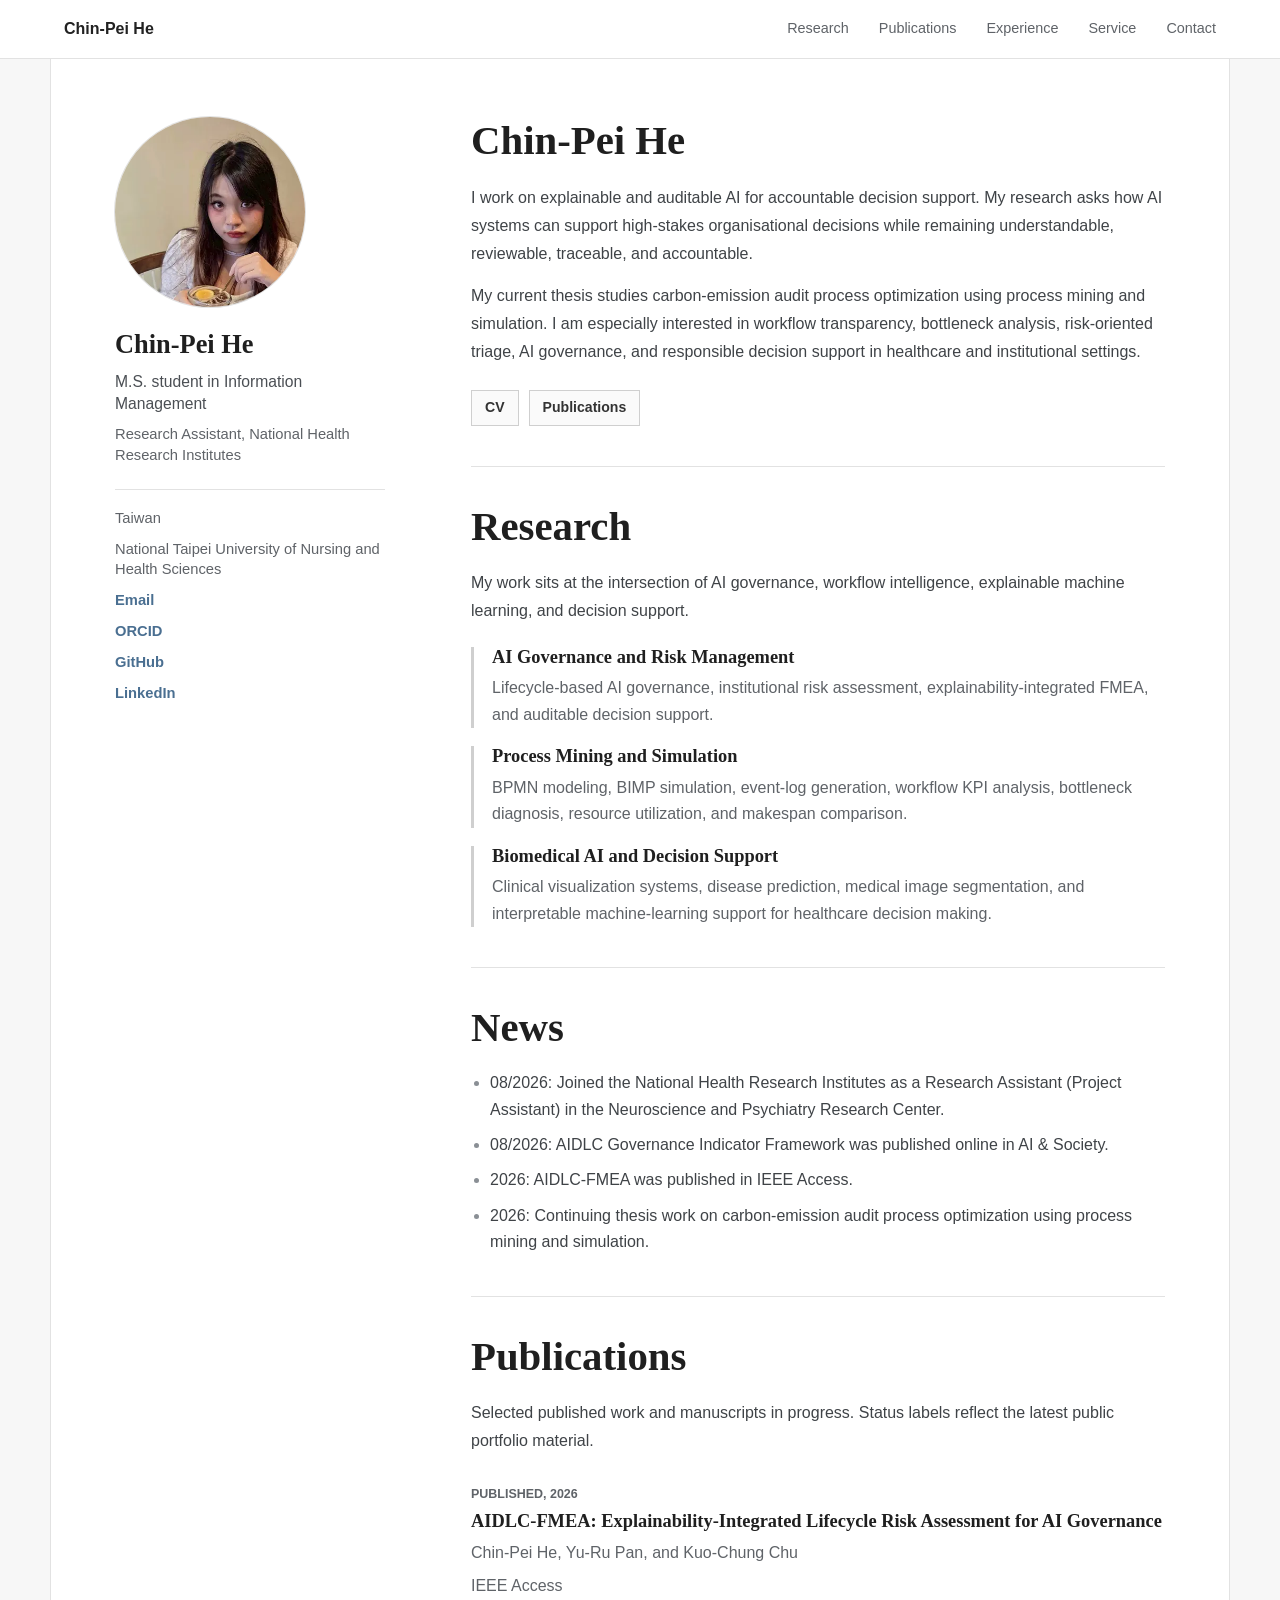
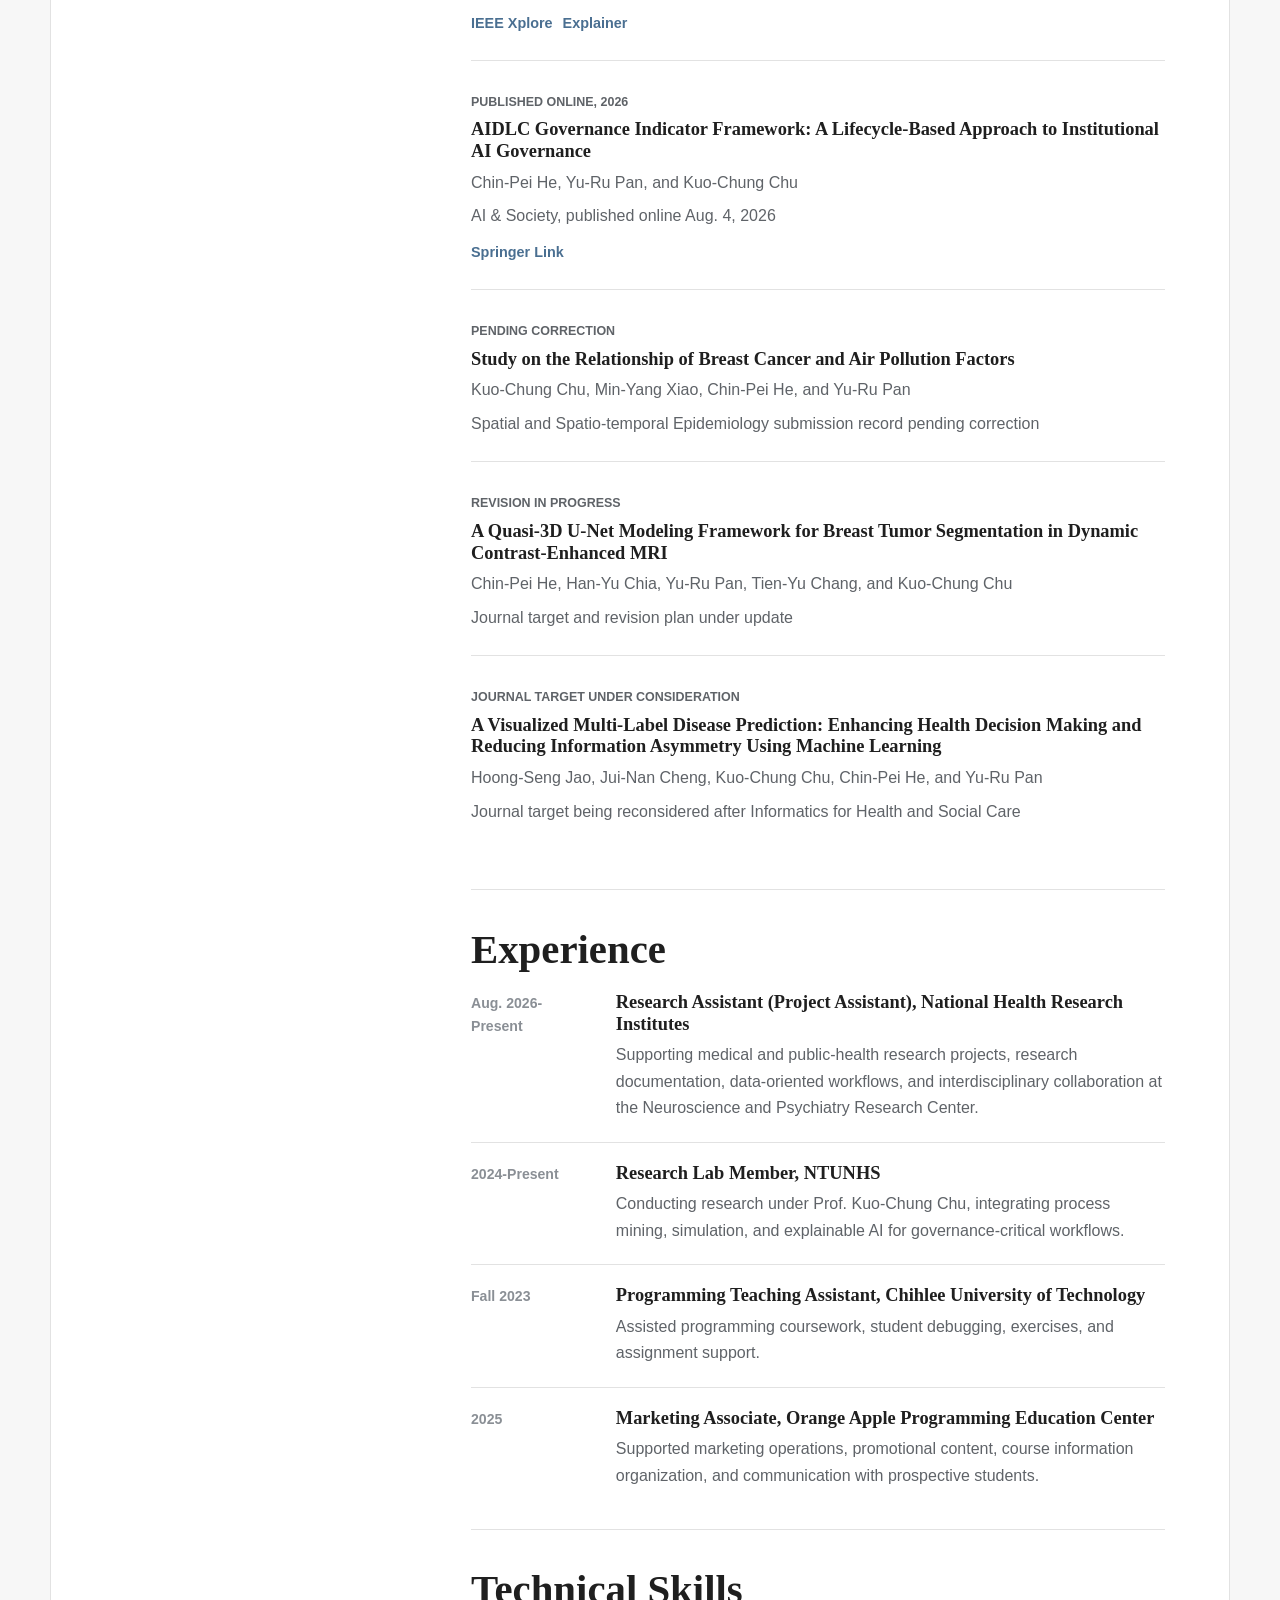
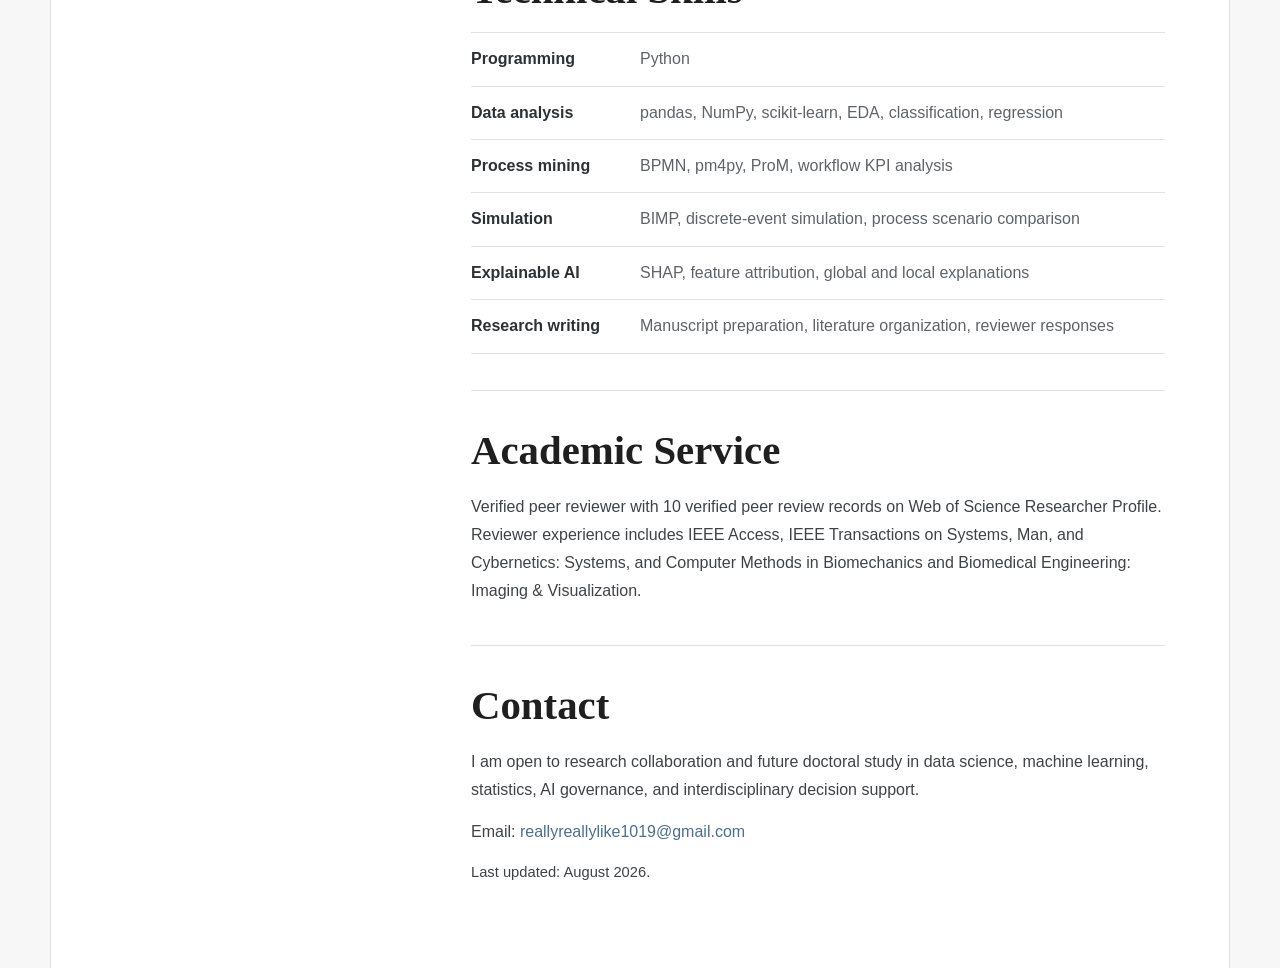
==== commit 6758a8ff: "Link CV button to Google Drive" ====
--- a/index.html
+++ b/index.html
@@ -89,7 +89,11 @@
               support in healthcare and institutional settings.
             </p>
             <div class="action-row" aria-label="Profile documents">
-              <a href="cv.html">CV</a>
+              <a
+                href="https://drive.google.com/file/d/1svDeVejEzSL50KJ3gB4oqmn0npXn7lac/view?usp=sharing"
+                target="_blank"
+                rel="noreferrer"
+              >CV</a>
               <a href="#publications">Publications</a>
             </div>
           </section>
--- a/styles.css
+++ b/styles.css
@@ -126,7 +126,7 @@
 
 .author-photo {
   display: block;
-  width: min(100%, 220px);
+  width: min(100%, 190px);
   aspect-ratio: 1 / 1;
   border-radius: 50%;
   object-fit: cover;
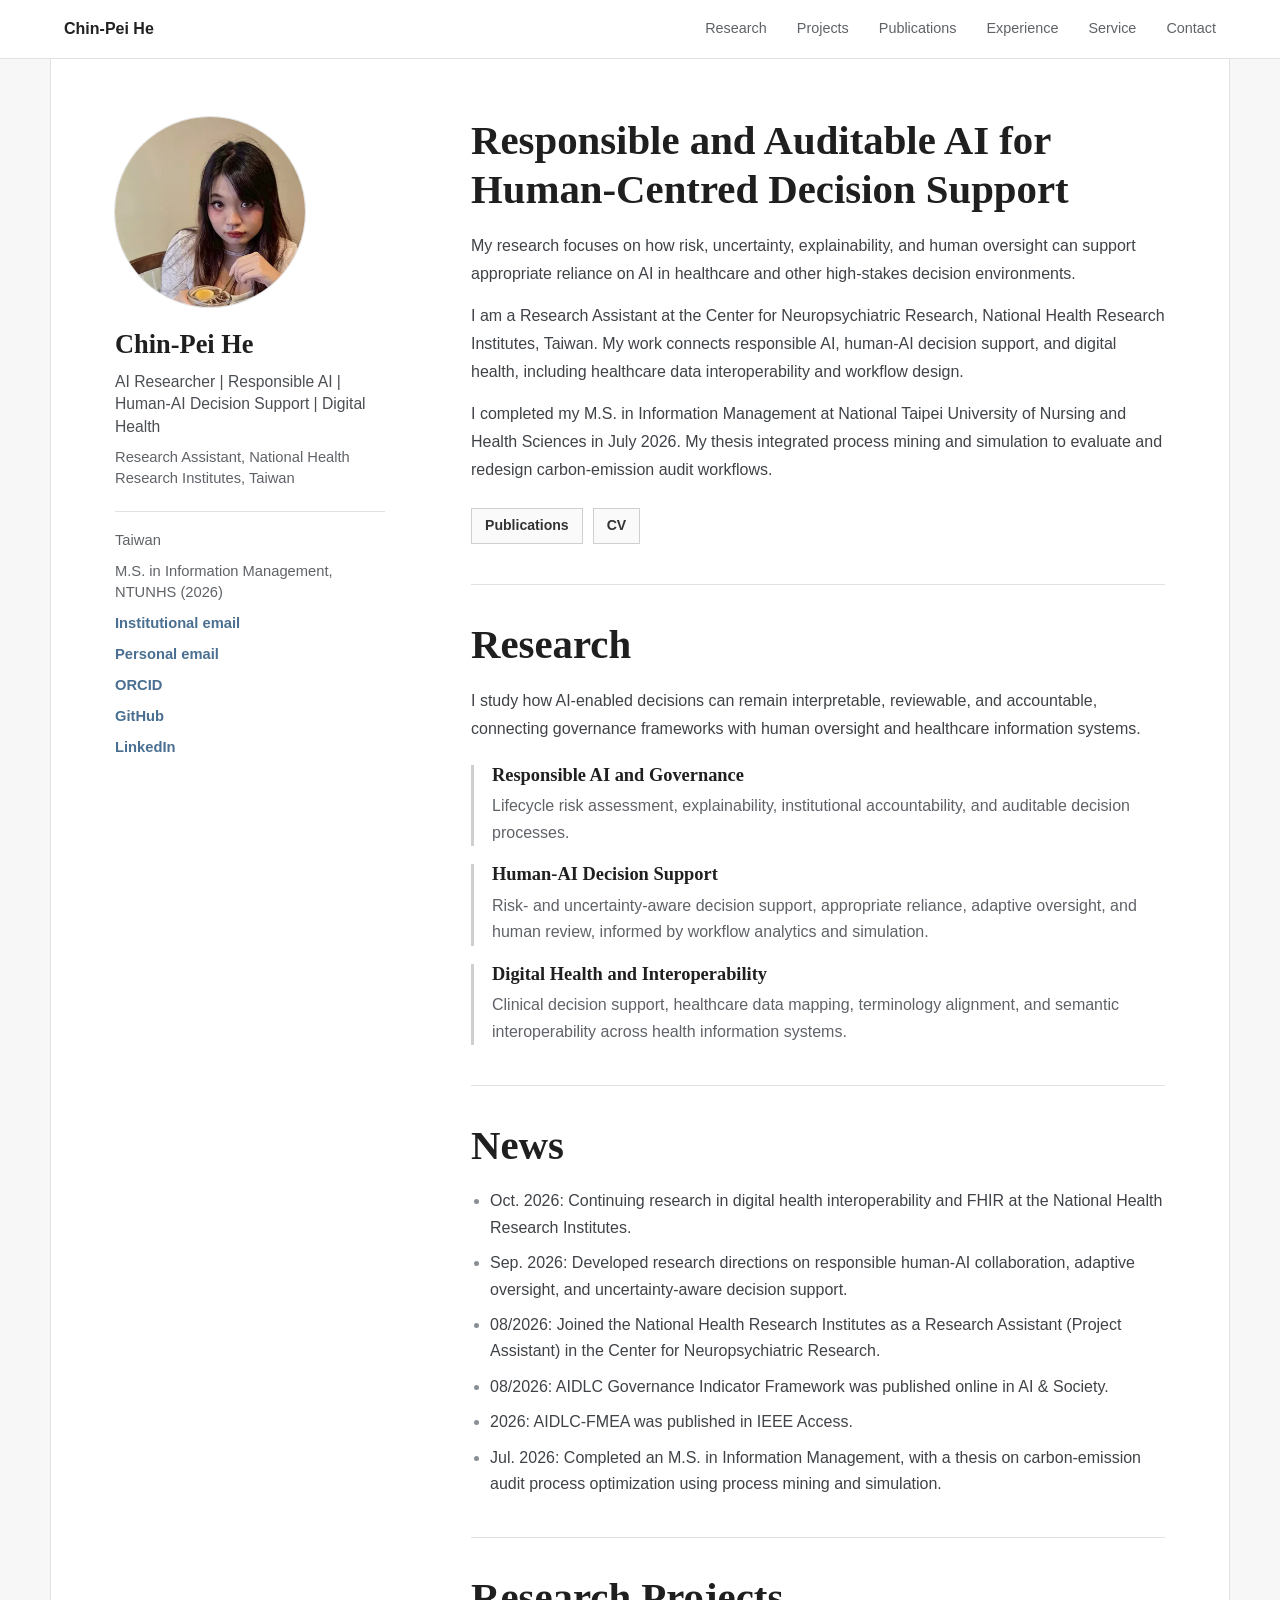
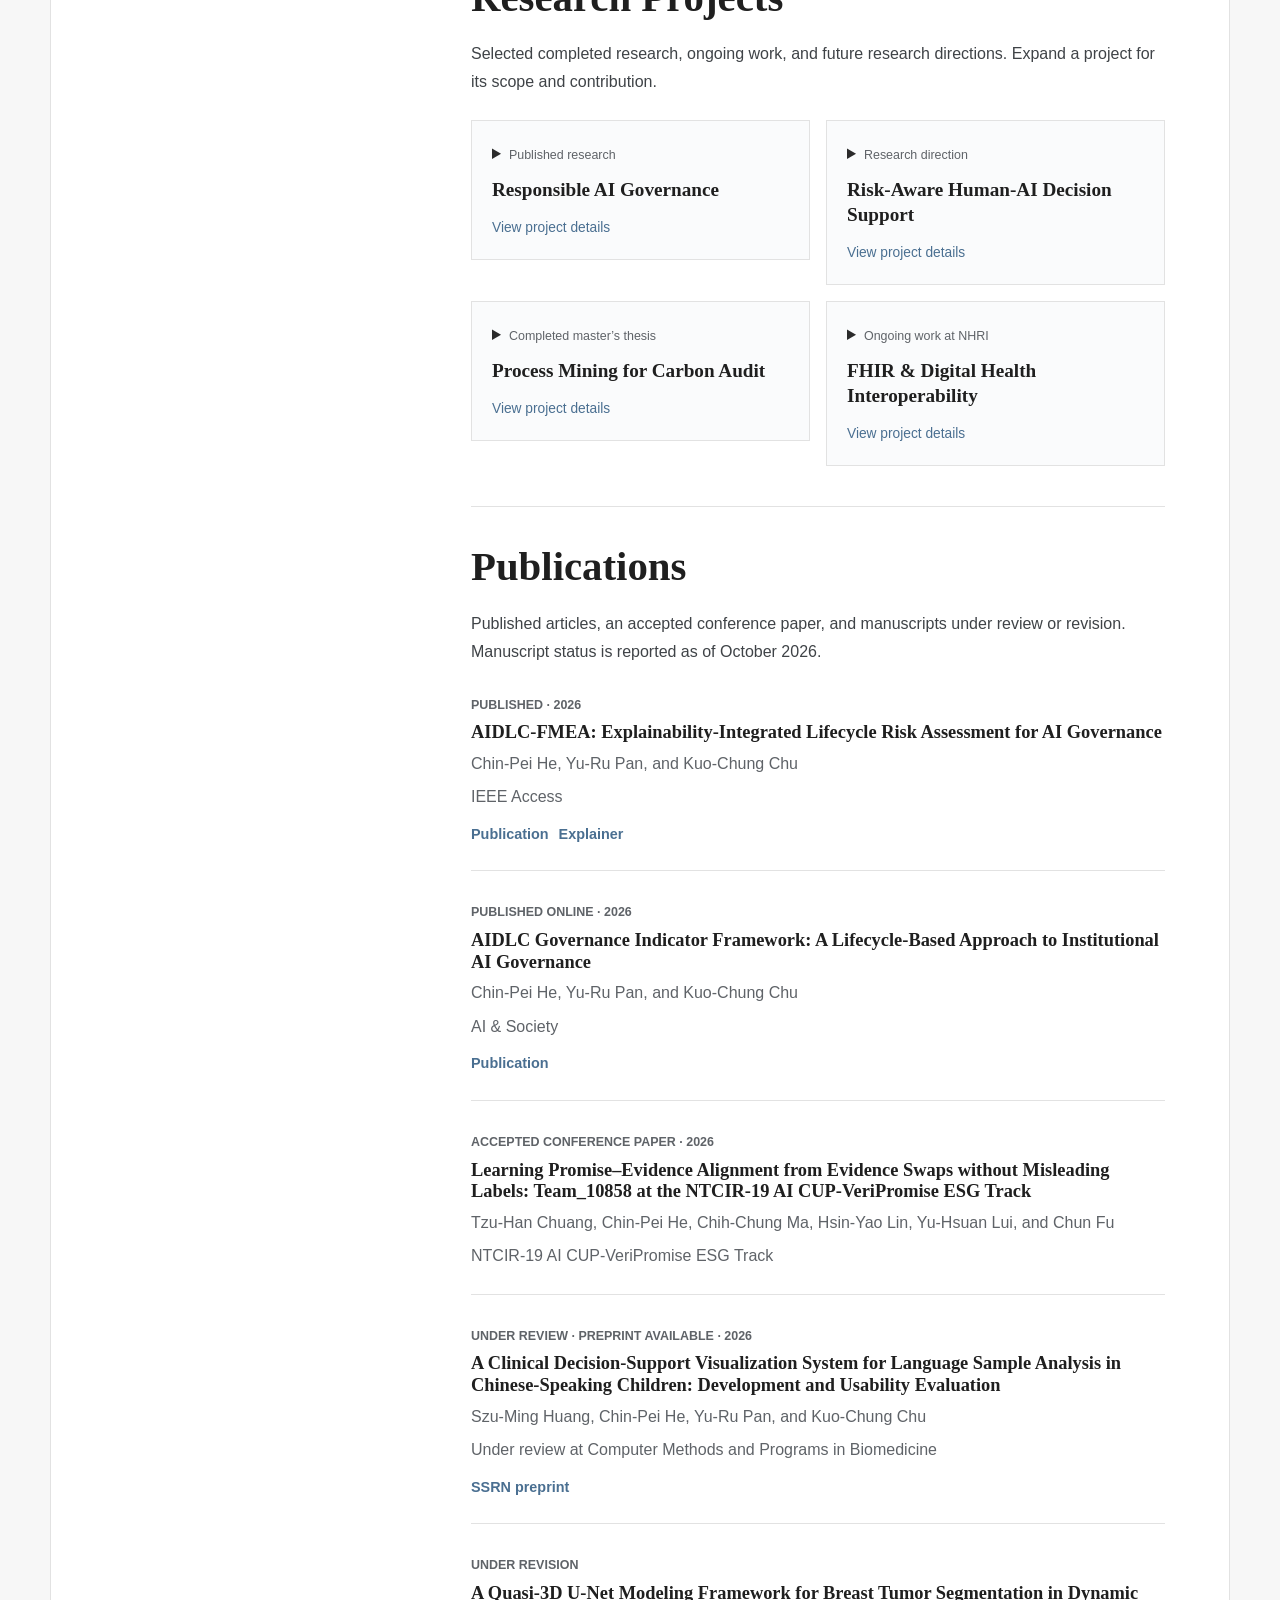
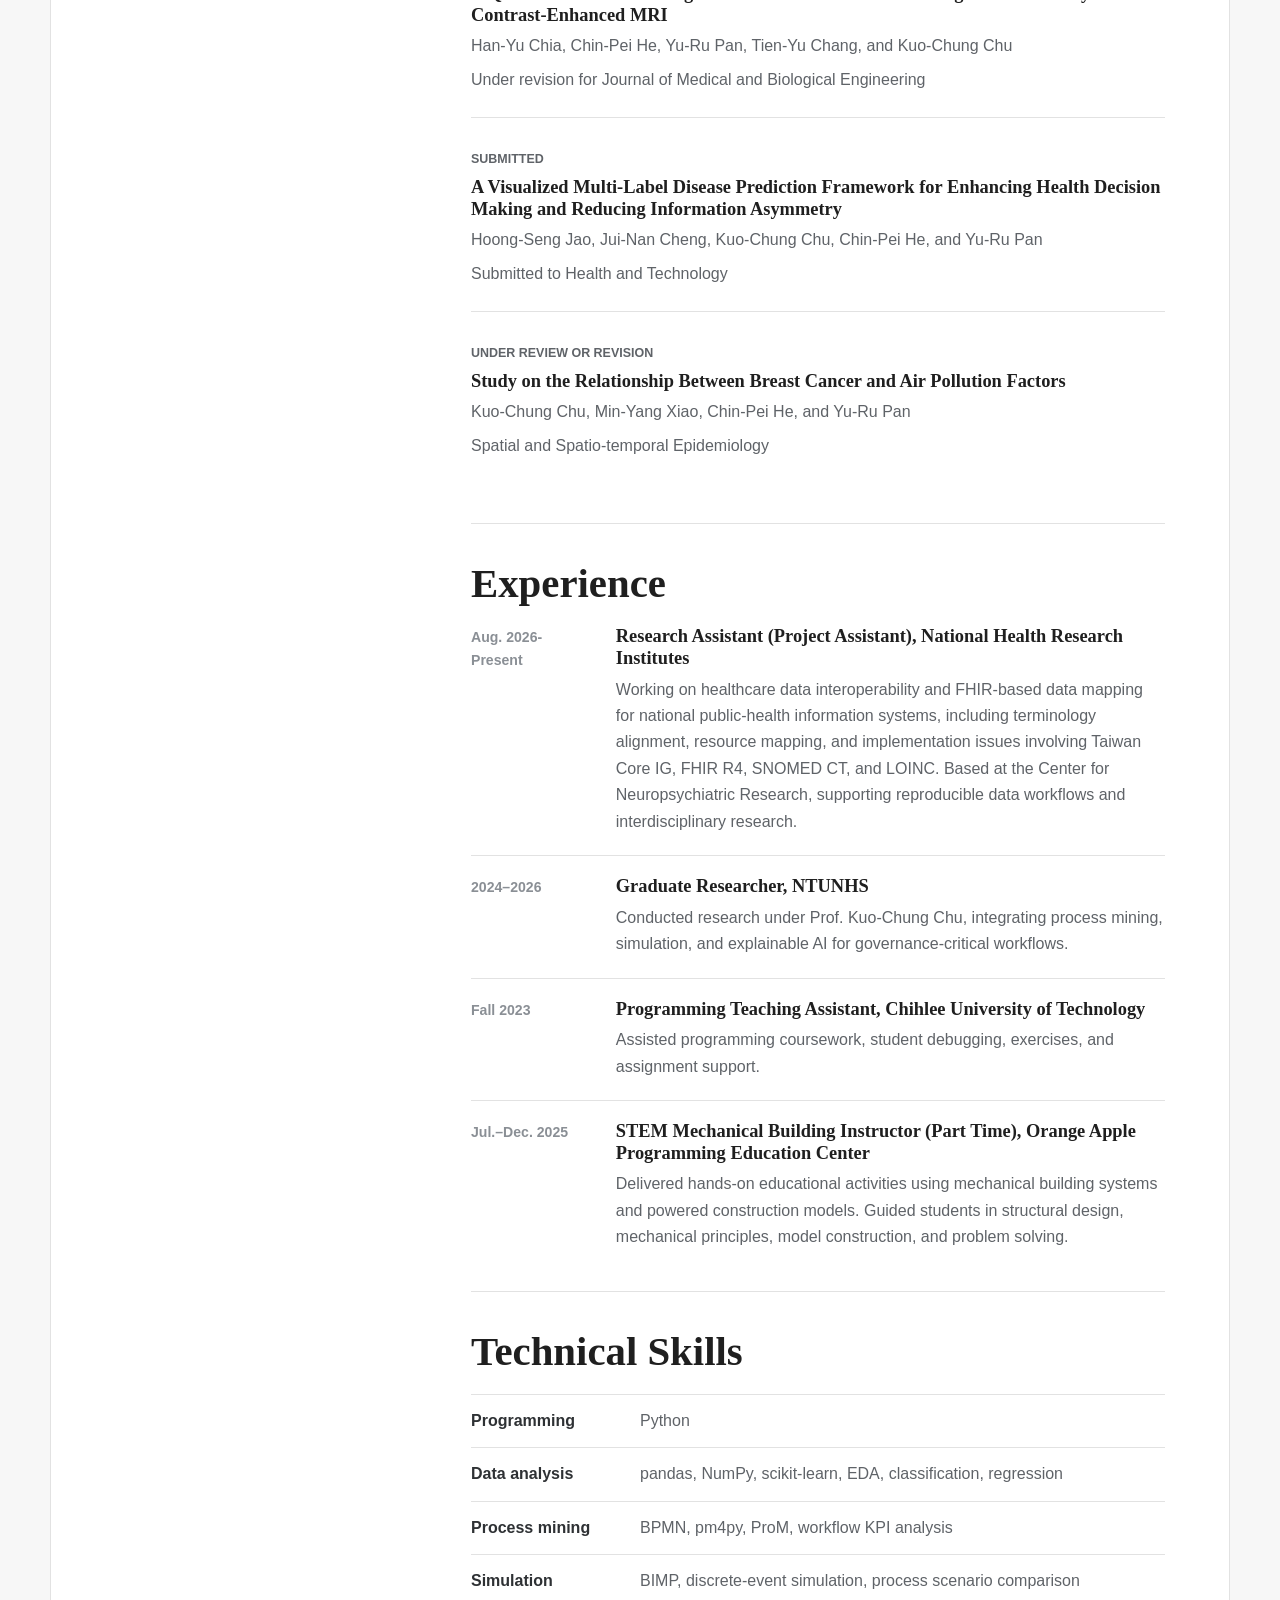
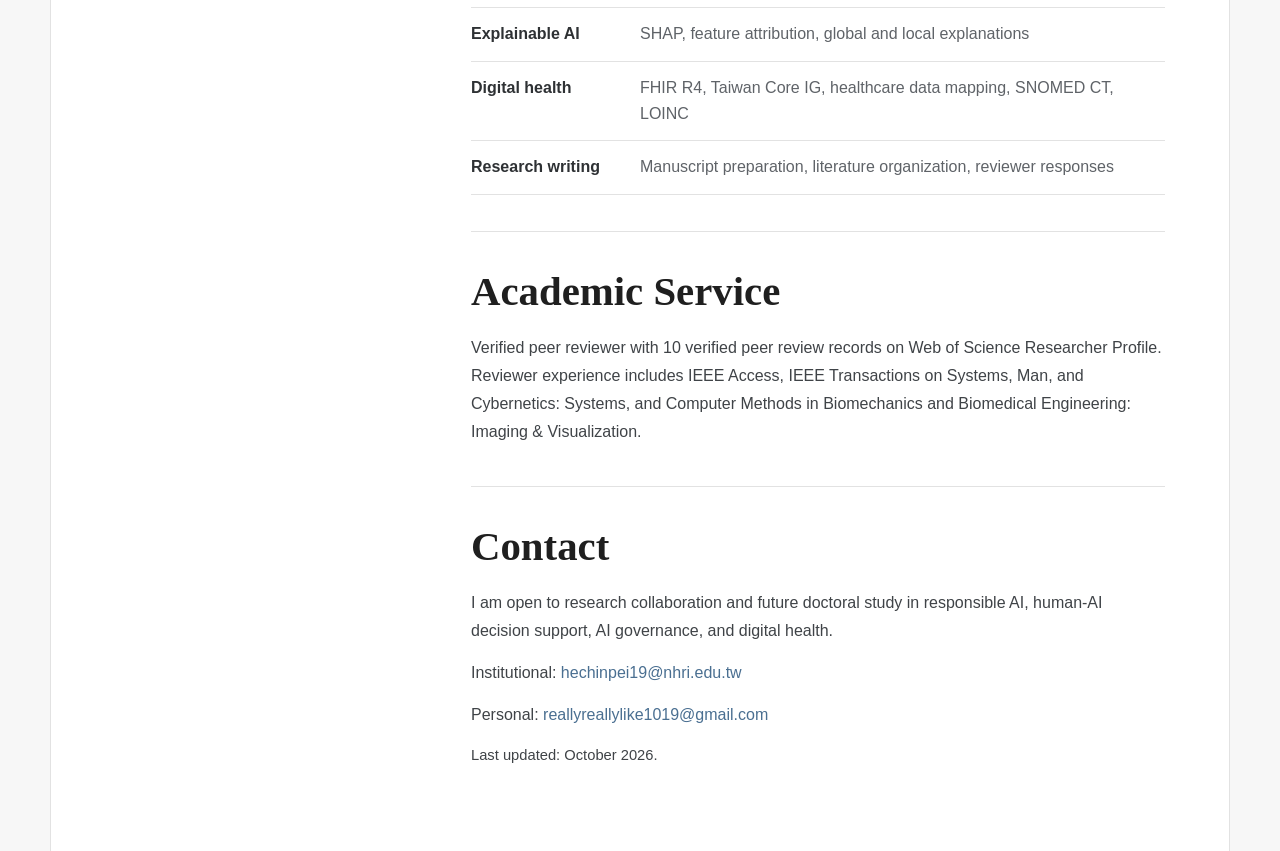
==== commit 6aea946a: "Update research profile, publications and digital health projects" ====
--- a/index.html
+++ b/index.html
@@ -6,12 +6,12 @@
     <title>Chin-Pei He | Academic Portfolio</title>
     <meta
       name="description"
-      content="Academic portfolio of Chin-Pei He, covering AI governance, process mining, explainable AI, biomedical AI, publications, CV, and academic service."
+      content="Chin-Pei He researches responsible and auditable AI for human-centred decision support, AI governance, and digital health."
     />
     <meta property="og:title" content="Chin-Pei He | Academic Portfolio" />
     <meta
       property="og:description"
-      content="Research portfolio covering AI governance, process mining, explainable AI, biomedical AI, publications, CV, and academic service."
+      content="Responsible AI, human-AI decision support, and digital health research by Chin-Pei He."
     />
     <meta property="og:type" content="website" />
     <link rel="stylesheet" href="styles.css" />
@@ -22,6 +22,7 @@
         <a class="site-title" href="#top">Chin-Pei He</a>
         <nav class="top-nav" aria-label="Primary navigation">
           <a href="#research">Research</a>
+          <a href="#projects">Projects</a>
           <a href="#publications">Publications</a>
           <a href="#experience">Experience</a>
           <a href="#service">Service</a>
@@ -37,15 +38,16 @@
             alt="Portrait of Chin-Pei He"
           />
           <h1>Chin-Pei He</h1>
-          <p class="author-role">M.S. student in Information Management</p>
+          <p class="author-role">AI Researcher | Responsible AI | Human-AI Decision Support | Digital Health</p>
           <p class="author-affiliation">
-            Research Assistant, National Health Research Institutes
+            Research Assistant, National Health Research Institutes, Taiwan
           </p>
 
           <ul class="author-links" aria-label="Profile links">
             <li>Taiwan</li>
-            <li>National Taipei University of Nursing and Health Sciences</li>
-            <li><a href="mailto:reallyreallylike1019@gmail.com">Email</a></li>
+            <li>M.S. in Information Management, NTUNHS (2026)</li>
+            <li><a href="mailto:hechinpei19@nhri.edu.tw">Institutional email</a></li>
+            <li><a href="mailto:reallyreallylike1019@gmail.com">Personal email</a></li>
             <li>
               <a
                 href="https://orcid.org/0009-0004-8913-9179"
@@ -74,70 +76,34 @@
 
         <article class="content">
           <section class="intro-section">
-            <h2>Chin-Pei He</h2>
-            <p>
-              I work on explainable and auditable AI for accountable decision
-              support. My research asks how AI systems can support high-stakes
-              organisational decisions while remaining understandable,
-              reviewable, traceable, and accountable.
-            </p>
-            <p>
-              My current thesis studies carbon-emission audit process
-              optimization using process mining and simulation. I am especially
-              interested in workflow transparency, bottleneck analysis,
-              risk-oriented triage, AI governance, and responsible decision
-              support in healthcare and institutional settings.
-            </p>
+            <h2>Responsible and Auditable AI for Human-Centred Decision Support</h2>
+            <p>My research focuses on how risk, uncertainty, explainability, and human oversight can support appropriate reliance on AI in healthcare and other high-stakes decision environments.</p>
+            <p>I am a Research Assistant at the Center for Neuropsychiatric Research, National Health Research Institutes, Taiwan. My work connects responsible AI, human-AI decision support, and digital health, including healthcare data interoperability and workflow design.</p>
+            <p>I completed my M.S. in Information Management at National Taipei University of Nursing and Health Sciences in July 2026. My thesis integrated process mining and simulation to evaluate and redesign carbon-emission audit workflows.</p>
             <div class="action-row" aria-label="Profile documents">
-              <a
-                href="https://drive.google.com/file/d/1svDeVejEzSL50KJ3gB4oqmn0npXn7lac/view?usp=sharing"
-                target="_blank"
-                rel="noreferrer"
-              >CV</a>
               <a href="#publications">Publications</a>
+              <a href="https://drive.google.com/file/d/1svDeVejEzSL50KJ3gB4oqmn0npXn7lac/view?usp=sharing" target="_blank" rel="noreferrer">CV</a>
             </div>
           </section>
 
           <section class="content-section" id="research">
             <h2>Research</h2>
-            <p>
-              My work sits at the intersection of AI governance, workflow
-              intelligence, explainable machine learning, and decision support.
-            </p>
+            <p>I study how AI-enabled decisions can remain interpretable, reviewable, and accountable, connecting governance frameworks with human oversight and healthcare information systems.</p>
             <div class="interest-list">
-              <article class="interest-item">
-                <h3>AI Governance and Risk Management</h3>
-                <p>
-                  Lifecycle-based AI governance, institutional risk assessment,
-                  explainability-integrated FMEA, and auditable decision support.
-                </p>
-              </article>
-              <article class="interest-item">
-                <h3>Process Mining and Simulation</h3>
-                <p>
-                  BPMN modeling, BIMP simulation, event-log generation, workflow
-                  KPI analysis, bottleneck diagnosis, resource utilization, and
-                  makespan comparison.
-                </p>
-              </article>
-              <article class="interest-item">
-                <h3>Biomedical AI and Decision Support</h3>
-                <p>
-                  Clinical visualization systems, disease prediction, medical
-                  image segmentation, and interpretable machine-learning support
-                  for healthcare decision making.
-                </p>
-              </article>
+              <article class="interest-item"><h3>Responsible AI and Governance</h3><p>Lifecycle risk assessment, explainability, institutional accountability, and auditable decision processes.</p></article>
+              <article class="interest-item"><h3>Human-AI Decision Support</h3><p>Risk- and uncertainty-aware decision support, appropriate reliance, adaptive oversight, and human review, informed by workflow analytics and simulation.</p></article>
+              <article class="interest-item"><h3>Digital Health and Interoperability</h3><p>Clinical decision support, healthcare data mapping, terminology alignment, and semantic interoperability across health information systems.</p></article>
             </div>
           </section>
 
           <section class="content-section">
             <h2>News</h2>
             <ul class="news-list">
+              <li>Oct. 2026: Continuing research in digital health interoperability and FHIR at the National Health Research Institutes.</li>
+              <li>Sep. 2026: Developed research directions on responsible human-AI collaboration, adaptive oversight, and uncertainty-aware decision support.</li>
               <li>
                 08/2026: Joined the National Health Research Institutes as a
-                Research Assistant (Project Assistant) in the Neuroscience and
-                Psychiatry Research Center.
+                Research Assistant (Project Assistant) in the Center for Neuropsychiatric Research.
               </li>
               <li>
                 08/2026: AIDLC Governance Indicator Framework was published
@@ -145,108 +111,33 @@
               </li>
               <li>2026: AIDLC-FMEA was published in IEEE Access.</li>
               <li>
-                2026: Continuing thesis work on carbon-emission audit process
-                optimization using process mining and simulation.
+                Jul. 2026: Completed an M.S. in Information Management, with a thesis on carbon-emission audit process optimization using process mining and simulation.
               </li>
             </ul>
           </section>
 
+          <section class="content-section" id="projects">
+            <h2>Research Projects</h2>
+            <p>Selected completed research, ongoing work, and future research directions. Expand a project for its scope and contribution.</p>
+            <div class="project-grid">
+              <details class="project-card"><summary><span class="project-status">Published research</span><span class="project-title">Responsible AI Governance</span><span class="project-toggle">View project details</span></summary><dl><dt>Problem</dt><dd>How can institutions assess AI risks and governance needs throughout the AI lifecycle?</dd><dt>My role</dt><dd>First author of the AIDLC-FMEA and AIDLC Governance Indicator Framework papers.</dd><dt>Method</dt><dd>Lifecycle-based governance indicators and explainability-integrated failure mode and effects analysis.</dd><dt>Key result / status</dt><dd>Two published frameworks in IEEE Access and AI &amp; Society (2026).</dd></dl><p class="project-links"><a href="https://doi.org/10.1109/ACCESS.2026.3701925">AIDLC-FMEA</a> · <a href="https://doi.org/10.1007/s00146-026-03173-9">Governance indicators</a></p></details>
+              <details class="project-card"><summary><span class="project-status">Research direction</span><span class="project-title">Risk-Aware Human-AI Decision Support</span><span class="project-toggle">View project details</span></summary><dl><dt>Problem</dt><dd>How can risk, uncertainty, and explanations help people decide when to rely on AI and when to intervene?</dd><dt>My role</dt><dd>Developing a research direction on responsible human-AI collaboration and appropriate reliance.</dd><dt>Method</dt><dd>Proposed investigation of adaptive oversight, uncertainty-aware decision support, and human review within decision workflows.</dd><dt>Key result / status</dt><dd>Research direction in development; empirical evaluation is future work.</dd></dl><p class="project-links"><a href="mailto:hechinpei19@nhri.edu.tw">Discuss this research direction</a></p></details>
+              <details class="project-card"><summary><span class="project-status">Completed master’s thesis</span><span class="project-title">Process Mining for Carbon Audit</span><span class="project-toggle">View project details</span></summary><dl><dt>Problem</dt><dd>How can carbon-emission audit workflows be redesigned while retaining reviewable decision processes?</dd><dt>My role</dt><dd>Master’s thesis researcher at NTUNHS, supervised by Prof. Kuo-Chung Chu.</dd><dt>Method</dt><dd>BPMN modelling, BIMP discrete-event simulation, event logs, workflow KPI analysis, and SHAP-based decision triage.</dd><dt>Key result / status</dt><dd>Completed a thesis evaluating baseline and redesigned workflows through cycle time, waiting time, resource utilization, and makespan.</dd></dl><p class="project-links"><a href="mailto:reallyreallylike1019@gmail.com?subject=Carbon%20audit%20thesis%20enquiry">Request thesis details</a></p></details>
+              <details class="project-card"><summary><span class="project-status">Ongoing work at NHRI</span><span class="project-title">FHIR &amp; Digital Health Interoperability</span><span class="project-toggle">View project details</span></summary><dl><dt>Problem</dt><dd>How can clinical and administrative data be mapped consistently across public-health information systems?</dd><dt>My role</dt><dd>Research Assistant contributing to health information standardisation, data mapping, and reproducible research workflows.</dd><dt>Method</dt><dd>FHIR R4 resource mapping, Taiwan Core IG implementation considerations, and terminology alignment involving SNOMED CT and LOINC.</dd><dt>Key result / status</dt><dd>Ongoing contribution to interoperable data preparation and mapping; no public project release is listed.</dd></dl><p class="project-links"><a href="mailto:hechinpei19@nhri.edu.tw">Research enquiries</a></p></details>
+            </div>
+          </section>
+
           <section class="content-section" id="publications">
             <h2>Publications</h2>
-            <p>
-              Selected published work and manuscripts in progress. Status labels
-              reflect the latest public portfolio material.
-            </p>
-            <div class="publication-list">
-              <article class="publication">
-                <p class="publication-status">Published, 2026</p>
-                <h3>
-                  AIDLC-FMEA: Explainability-Integrated Lifecycle Risk
-                  Assessment for AI Governance
-                </h3>
-                <p>Chin-Pei He, Yu-Ru Pan, and Kuo-Chung Chu</p>
-                <p>IEEE Access</p>
-                <div class="publication-links">
-                  <a
-                    href="https://ieeexplore.ieee.org/document/11557106/metrics#metrics"
-                    target="_blank"
-                    rel="noreferrer"
-                  >
-                    IEEE Xplore
-                  </a>
-                  <a
-                    href="https://youtu.be/QhPq_zsExDg?si=pbWc3IOwVDt-UKo9"
-                    target="_blank"
-                    rel="noreferrer"
-                  >
-                    Explainer
-                  </a>
-                </div>
-              </article>
-
-              <article class="publication">
-                <p class="publication-status">Published online, 2026</p>
-                <h3>
-                  AIDLC Governance Indicator Framework: A Lifecycle-Based
-                  Approach to Institutional AI Governance
-                </h3>
-                <p>Chin-Pei He, Yu-Ru Pan, and Kuo-Chung Chu</p>
-                <p>AI &amp; Society, published online Aug. 4, 2026</p>
-                <div class="publication-links">
-                  <a
-                    href="https://link.springer.com/article/10.1007/s00146-026-03173-9"
-                    target="_blank"
-                    rel="noreferrer"
-                  >
-                    Springer Link
-                  </a>
-                </div>
-              </article>
-
-              <article class="publication">
-                <p class="publication-status">Pending correction</p>
-                <h3>
-                  Study on the Relationship of Breast Cancer and Air Pollution
-                  Factors
-                </h3>
-                <p>Kuo-Chung Chu, Min-Yang Xiao, Chin-Pei He, and Yu-Ru Pan</p>
-                <p>
-                  Spatial and Spatio-temporal Epidemiology submission record
-                  pending correction
-                </p>
-              </article>
-
-              <article class="publication">
-                <p class="publication-status">Revision in progress</p>
-                <h3>
-                  A Quasi-3D U-Net Modeling Framework for Breast Tumor
-                  Segmentation in Dynamic Contrast-Enhanced MRI
-                </h3>
-                <p>
-                  Chin-Pei He, Han-Yu Chia, Yu-Ru Pan, Tien-Yu Chang, and
-                  Kuo-Chung Chu
-                </p>
-                <p>Journal target and revision plan under update</p>
-              </article>
-
-              <article class="publication">
-                <p class="publication-status">Journal target under consideration</p>
-                <h3>
-                  A Visualized Multi-Label Disease Prediction: Enhancing Health
-                  Decision Making and Reducing Information Asymmetry Using
-                  Machine Learning
-                </h3>
-                <p>
-                  Hoong-Seng Jao, Jui-Nan Cheng, Kuo-Chung Chu, Chin-Pei He,
-                  and Yu-Ru Pan
-                </p>
-                <p>
-                  Journal target being reconsidered after Informatics for Health
-                  and Social Care
-                </p>
-              </article>
-            </div>
-          </section>
+            <p>Published articles, an accepted conference paper, and manuscripts under review or revision. Manuscript status is reported as of October 2026.</p><div class="publication-list">
+<article class="publication"><p class="publication-status">Published · 2026</p><h3>AIDLC-FMEA: Explainability-Integrated Lifecycle Risk Assessment for AI Governance</h3><p>Chin-Pei He, Yu-Ru Pan, and Kuo-Chung Chu</p><p>IEEE Access</p><div class="publication-links"><a href="https://doi.org/10.1109/ACCESS.2026.3701925" target="_blank" rel="noreferrer">Publication</a><a href="https://youtu.be/QhPq_zsExDg" target="_blank" rel="noreferrer">Explainer</a></div></article>
+<article class="publication"><p class="publication-status">Published online · 2026</p><h3>AIDLC Governance Indicator Framework: A Lifecycle-Based Approach to Institutional AI Governance</h3><p>Chin-Pei He, Yu-Ru Pan, and Kuo-Chung Chu</p><p>AI &amp; Society</p><div class="publication-links"><a href="https://doi.org/10.1007/s00146-026-03173-9" target="_blank" rel="noreferrer">Publication</a></div></article>
+<article class="publication"><p class="publication-status">Accepted conference paper · 2026</p><h3>Learning Promise–Evidence Alignment from Evidence Swaps without Misleading Labels: Team_10858 at the NTCIR-19 AI CUP-VeriPromise ESG Track</h3><p>Tzu-Han Chuang, Chin-Pei He, Chih-Chung Ma, Hsin-Yao Lin, Yu-Hsuan Lui, and Chun Fu</p><p>NTCIR-19 AI CUP-VeriPromise ESG Track</p></article>
+<article class="publication"><p class="publication-status">Under review · Preprint available · 2026</p><h3>A Clinical Decision-Support Visualization System for Language Sample Analysis in Chinese-Speaking Children: Development and Usability Evaluation</h3><p>Szu-Ming Huang, Chin-Pei He, Yu-Ru Pan, and Kuo-Chung Chu</p><p>Under review at Computer Methods and Programs in Biomedicine</p><div class="publication-links"><a href="https://doi.org/10.2139/ssrn.7331050" target="_blank" rel="noreferrer">SSRN preprint</a></div></article>
+<article class="publication"><p class="publication-status">Under revision</p><h3>A Quasi-3D U-Net Modeling Framework for Breast Tumor Segmentation in Dynamic Contrast-Enhanced MRI</h3><p>Han-Yu Chia, Chin-Pei He, Yu-Ru Pan, Tien-Yu Chang, and Kuo-Chung Chu</p><p>Under revision for Journal of Medical and Biological Engineering</p></article>
+<article class="publication"><p class="publication-status">Submitted</p><h3>A Visualized Multi-Label Disease Prediction Framework for Enhancing Health Decision Making and Reducing Information Asymmetry</h3><p>Hoong-Seng Jao, Jui-Nan Cheng, Kuo-Chung Chu, Chin-Pei He, and Yu-Ru Pan</p><p>Submitted to Health and Technology</p></article>
+<article class="publication"><p class="publication-status">Under review or revision</p><h3>Study on the Relationship Between Breast Cancer and Air Pollution Factors</h3><p>Kuo-Chung Chu, Min-Yang Xiao, Chin-Pei He, and Yu-Ru Pan</p><p>Spatial and Spatio-temporal Epidemiology</p></article>
+</div></section>
 
           <section class="content-section" id="experience">
             <h2>Experience</h2>
@@ -259,19 +150,16 @@
                     Research Institutes
                   </h3>
                   <p>
-                    Supporting medical and public-health research projects,
-                    research documentation, data-oriented workflows, and
-                    interdisciplinary collaboration at the Neuroscience and
-                    Psychiatry Research Center.
-                  </p>
-                </div>
-              </article>
-              <article class="timeline-item">
-                <span>2024-Present</span>
-                <div>
-                  <h3>Research Lab Member, NTUNHS</h3>
-                  <p>
-                    Conducting research under Prof. Kuo-Chung Chu, integrating
+                    Working on healthcare data interoperability and FHIR-based data mapping for national public-health information systems, including terminology alignment, resource mapping, and implementation issues involving Taiwan Core IG, FHIR R4, SNOMED CT, and LOINC. Based at the Center for Neuropsychiatric Research, supporting reproducible data workflows and interdisciplinary research.
+                  </p>
+                </div>
+              </article>
+              <article class="timeline-item">
+                <span>2024–2026</span>
+                <div>
+                  <h3>Graduate Researcher, NTUNHS</h3>
+                  <p>
+                    Conducted research under Prof. Kuo-Chung Chu, integrating
                     process mining, simulation, and explainable AI for
                     governance-critical workflows.
                   </p>
@@ -291,13 +179,11 @@
                 </div>
               </article>
               <article class="timeline-item">
-                <span>2025</span>
-                <div>
-                  <h3>Marketing Associate, Orange Apple Programming Education Center</h3>
-                  <p>
-                    Supported marketing operations, promotional content, course
-                    information organization, and communication with prospective
-                    students.
+                <span>Jul.–Dec. 2025</span>
+                <div>
+                  <h3>STEM Mechanical Building Instructor (Part Time), Orange Apple Programming Education Center</h3>
+                  <p>
+                    Delivered hands-on educational activities using mechanical building systems and powered construction models. Guided students in structural design, mechanical principles, model construction, and problem solving.
                   </p>
                 </div>
               </article>
@@ -326,6 +212,10 @@
               <div>
                 <strong>Explainable AI</strong>
                 <span>SHAP, feature attribution, global and local explanations</span>
+              </div>
+              <div>
+                <strong>Digital health</strong>
+                <span>FHIR R4, Taiwan Core IG, healthcare data mapping, SNOMED CT, LOINC</span>
               </div>
               <div>
                 <strong>Research writing</strong>
@@ -349,16 +239,18 @@
             <h2>Contact</h2>
             <p>
               I am open to research collaboration and future doctoral study in
-              data science, machine learning, statistics, AI governance, and
-              interdisciplinary decision support.
-            </p>
-            <p>
-              Email:
+              responsible AI, human-AI decision support, AI governance, and digital health.
+            </p>
+            <p>
+              Institutional: <a href="mailto:hechinpei19@nhri.edu.tw">hechinpei19@nhri.edu.tw</a>
+            </p>
+            <p>
+              Personal:
               <a href="mailto:reallyreallylike1019@gmail.com">
                 reallyreallylike1019@gmail.com
               </a>
             </p>
-            <p class="last-updated">Last updated: August 2026.</p>
+            <p class="last-updated">Last updated: October 2026.</p>
           </section>
         </article>
       </div>
--- a/styles.css
+++ b/styles.css
@@ -436,3 +436,19 @@
     justify-content: center;
   }
 }
+
+/* Expandable project summaries keep the academic layout compact. */
+[id] { scroll-margin-top: 140px; }
+a:focus-visible, summary:focus-visible { outline: 3px solid var(--link); outline-offset: 4px; }
+.project-grid { display: grid; grid-template-columns: repeat(2, minmax(0, 1fr)); gap: 16px; margin-top: 24px; align-items: start; }
+.project-card { border: 1px solid var(--line); background: #fafbfc; padding: 20px; min-width: 0; }
+.project-card summary { cursor: pointer; }
+.project-status { color: var(--muted); font-size: .78rem; }
+.project-title { display: block; margin-top: 10px; font: bold 1.2rem/1.3 Georgia, serif; color: #1f1f1f; }
+.project-toggle { display: block; margin-top: 14px; color: var(--link); font-size: .86rem; }
+.project-card[open] .project-toggle { display: none; }
+.project-card dt { margin-top: 16px; font-weight: 700; font-size: .9rem; }
+.project-card dd { margin: 4px 0 0; color: var(--muted); font-size: .92rem; overflow-wrap: anywhere; }
+.project-links { font-size: .9rem; }
+@media (max-width: 620px) { .project-grid { grid-template-columns: 1fr; } }
+@media (prefers-reduced-motion: reduce) { html { scroll-behavior: auto; } }
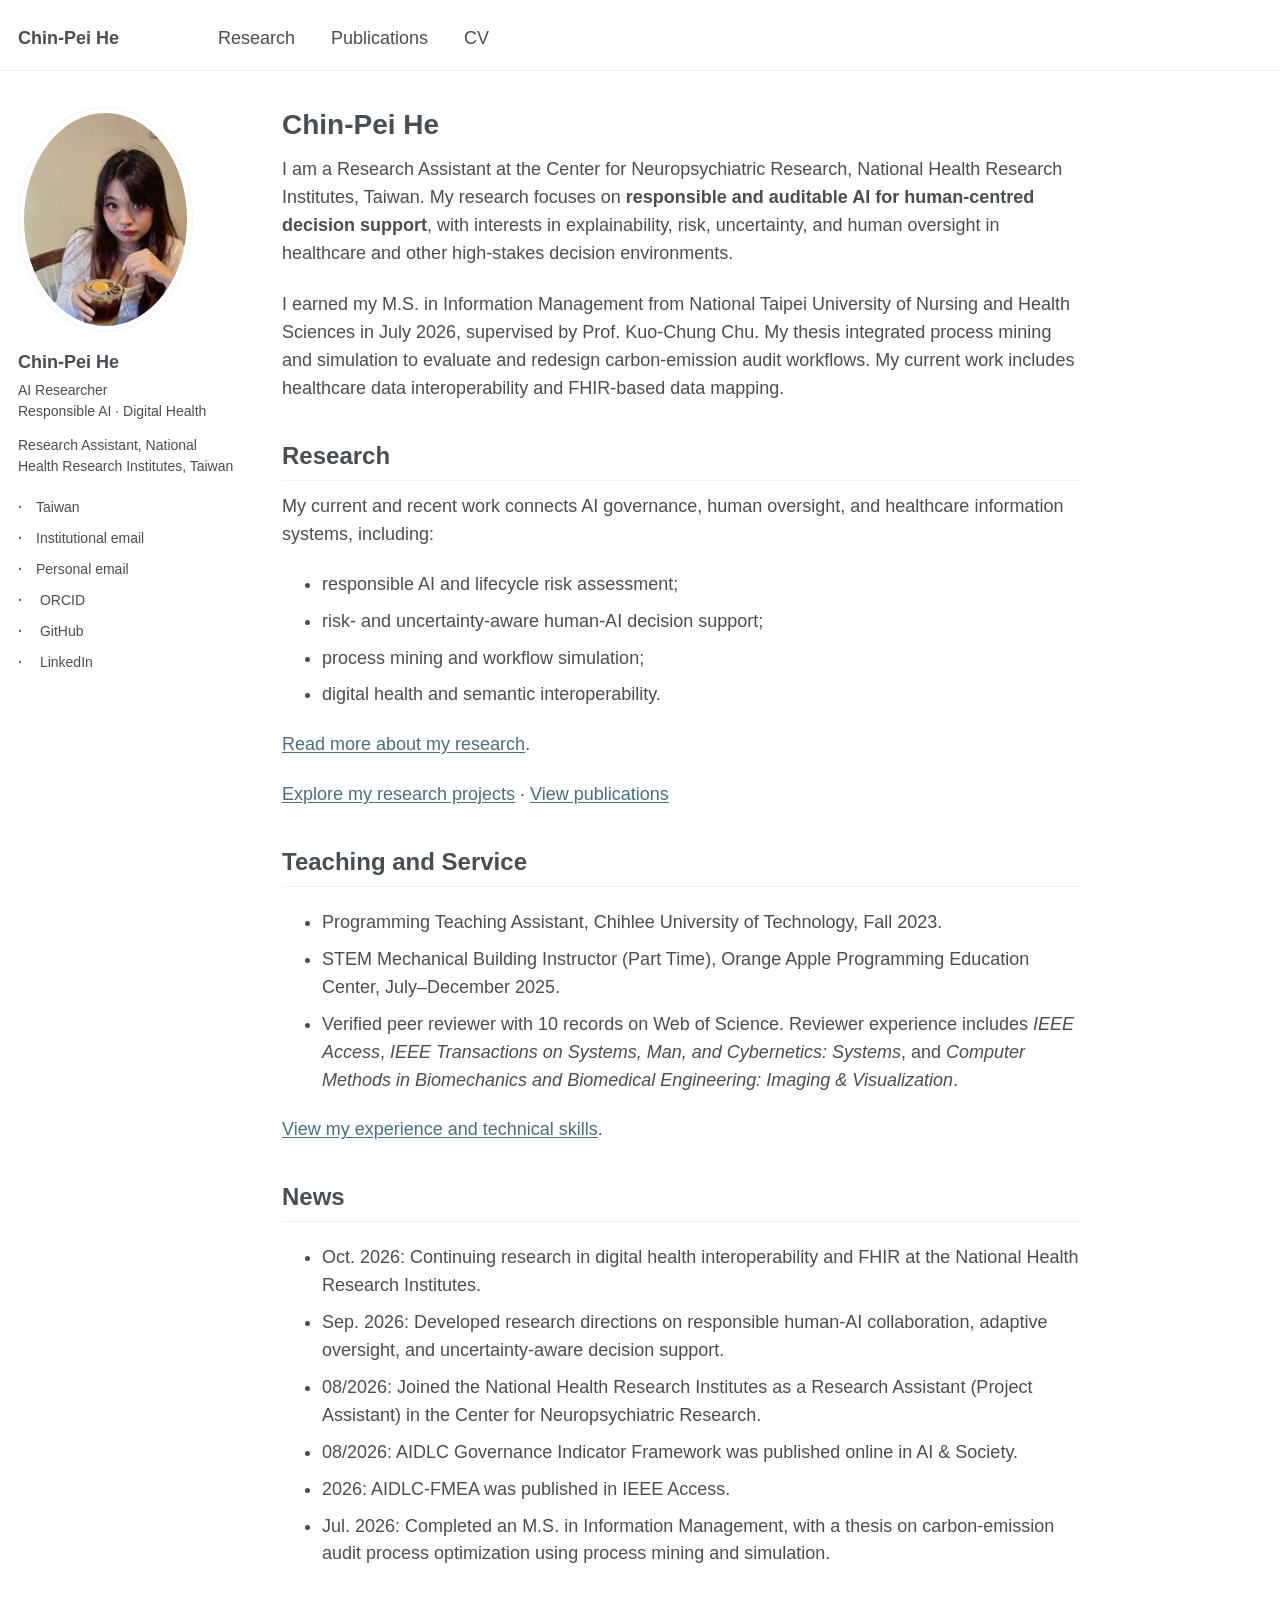
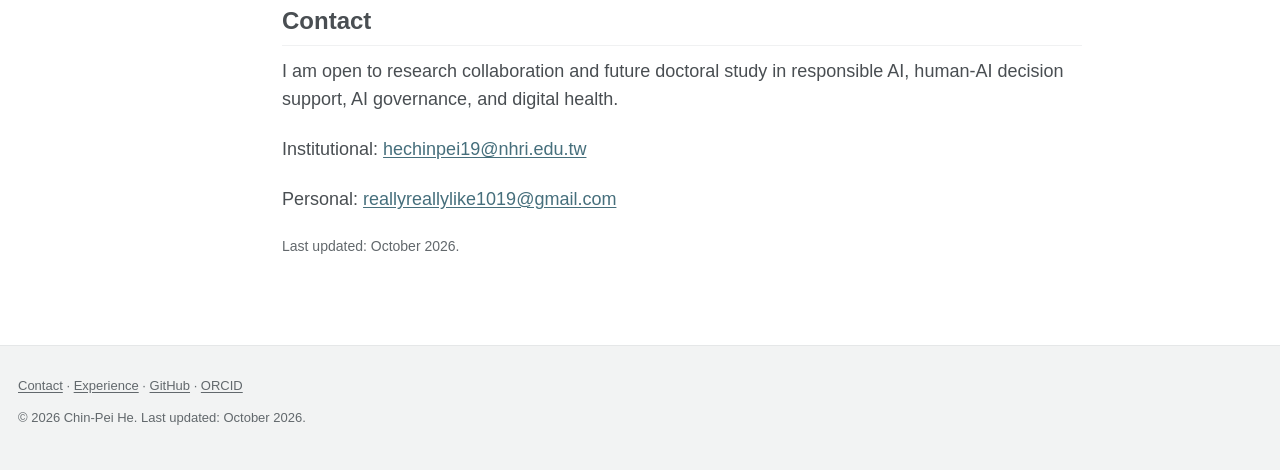
==== commit f4858b25: "Restyle academic website with profile sidebar and dedicated research pages" ====
--- a/index.html
+++ b/index.html
@@ -1,51 +1,20 @@
 <!doctype html>
-<html lang="en">
-  <head>
-    <meta charset="utf-8" />
-    <meta name="viewport" content="width=device-width, initial-scale=1" />
-    <title>Chin-Pei He | Academic Portfolio</title>
-    <meta
-      name="description"
-      content="Chin-Pei He researches responsible and auditable AI for human-centred decision support, AI governance, and digital health."
-    />
-    <meta property="og:title" content="Chin-Pei He | Academic Portfolio" />
-    <meta
-      property="og:description"
-      content="Responsible AI, human-AI decision support, and digital health research by Chin-Pei He."
-    />
-    <meta property="og:type" content="website" />
-    <link rel="stylesheet" href="styles.css" />
-  </head>
-  <body>
-    <main class="academic-site" id="top">
-      <header class="masthead" aria-label="Site header">
-        <a class="site-title" href="#top">Chin-Pei He</a>
-        <nav class="top-nav" aria-label="Primary navigation">
-          <a href="#research">Research</a>
-          <a href="#projects">Projects</a>
-          <a href="#publications">Publications</a>
-          <a href="#experience">Experience</a>
-          <a href="#service">Service</a>
-          <a href="#contact">Contact</a>
-        </nav>
-      </header>
-
-      <div class="page-grid">
-        <aside class="author-sidebar" aria-label="Author profile">
+<html lang="en"><head><meta charset="utf-8"><meta name="viewport" content="width=device-width, initial-scale=1"><title>Chin-Pei He | Academic Website</title><meta name="description" content="Chin-Pei He — responsible AI, human-AI decision support, and digital health research."><meta property="og:title" content="Chin-Pei He | Chin-Pei He"><meta property="og:description" content="Responsible and auditable AI for human-centred decision support."><meta property="og:type" content="website"><link rel="stylesheet" href="styles.css?v=20261007"></head>
+<body><a class="skip-link" href="#main">Skip to content</a><header class="masthead"><div class="masthead-inner"><a class="site-title" href="index.html">Chin-Pei He</a><nav class="top-nav" aria-label="Primary navigation"><a href="research.html">Research</a><a href="publications.html">Publications</a><a href="https://drive.google.com/file/d/1svDeVejEzSL50KJ3gB4oqmn0npXn7lac/view?usp=sharing">CV</a></nav></div></header><div class="page-grid"><aside class="author-sidebar" aria-label="Author profile">
           <img
             class="author-photo"
             src="assets/profile-web.webp"
             alt="Portrait of Chin-Pei He"
           />
-          <h1>Chin-Pei He</h1>
-          <p class="author-role">AI Researcher | Responsible AI | Human-AI Decision Support | Digital Health</p>
+          <h2>Chin-Pei He</h2>
+          <p class="author-role">AI Researcher<br>Responsible AI · Digital Health</p>
           <p class="author-affiliation">
             Research Assistant, National Health Research Institutes, Taiwan
           </p>
 
           <ul class="author-links" aria-label="Profile links">
             <li>Taiwan</li>
-            <li>M.S. in Information Management, NTUNHS (2026)</li>
+
             <li><a href="mailto:hechinpei19@nhri.edu.tw">Institutional email</a></li>
             <li><a href="mailto:reallyreallylike1019@gmail.com">Personal email</a></li>
             <li>
@@ -72,31 +41,9 @@
               </a>
             </li>
           </ul>
-        </aside>
-
-        <article class="content">
-          <section class="intro-section">
-            <h2>Responsible and Auditable AI for Human-Centred Decision Support</h2>
-            <p>My research focuses on how risk, uncertainty, explainability, and human oversight can support appropriate reliance on AI in healthcare and other high-stakes decision environments.</p>
-            <p>I am a Research Assistant at the Center for Neuropsychiatric Research, National Health Research Institutes, Taiwan. My work connects responsible AI, human-AI decision support, and digital health, including healthcare data interoperability and workflow design.</p>
-            <p>I completed my M.S. in Information Management at National Taipei University of Nursing and Health Sciences in July 2026. My thesis integrated process mining and simulation to evaluate and redesign carbon-emission audit workflows.</p>
-            <div class="action-row" aria-label="Profile documents">
-              <a href="#publications">Publications</a>
-              <a href="https://drive.google.com/file/d/1svDeVejEzSL50KJ3gB4oqmn0npXn7lac/view?usp=sharing" target="_blank" rel="noreferrer">CV</a>
-            </div>
-          </section>
-
-          <section class="content-section" id="research">
-            <h2>Research</h2>
-            <p>I study how AI-enabled decisions can remain interpretable, reviewable, and accountable, connecting governance frameworks with human oversight and healthcare information systems.</p>
-            <div class="interest-list">
-              <article class="interest-item"><h3>Responsible AI and Governance</h3><p>Lifecycle risk assessment, explainability, institutional accountability, and auditable decision processes.</p></article>
-              <article class="interest-item"><h3>Human-AI Decision Support</h3><p>Risk- and uncertainty-aware decision support, appropriate reliance, adaptive oversight, and human review, informed by workflow analytics and simulation.</p></article>
-              <article class="interest-item"><h3>Digital Health and Interoperability</h3><p>Clinical decision support, healthcare data mapping, terminology alignment, and semantic interoperability across health information systems.</p></article>
-            </div>
-          </section>
-
-          <section class="content-section">
+        </aside><main class="content" id="main"><section class="intro-section"><h1>Chin-Pei He</h1>
+<p>I am a Research Assistant at the Center for Neuropsychiatric Research, National Health Research Institutes, Taiwan. My research focuses on <strong>responsible and auditable AI for human-centred decision support</strong>, with interests in explainability, risk, uncertainty, and human oversight in healthcare and other high-stakes decision environments.</p>
+<p>I earned my M.S. in Information Management from National Taipei University of Nursing and Health Sciences in July 2026, supervised by Prof. Kuo-Chung Chu. My thesis integrated process mining and simulation to evaluate and redesign carbon-emission audit workflows. My current work includes healthcare data interoperability and FHIR-based data mapping.</p></section><section id="research"><h2>Research</h2><p>My current and recent work connects AI governance, human oversight, and healthcare information systems, including:</p><ul><li>responsible AI and lifecycle risk assessment;</li><li>risk- and uncertainty-aware human-AI decision support;</li><li>process mining and workflow simulation;</li><li>digital health and semantic interoperability.</li></ul><p><a href="research.html">Read more about my research</a>.</p><p id="projects"><a href="research.html#projects">Explore my research projects</a> · <a id="publications" href="publications.html">View publications</a></p></section><section id="service"><h2>Teaching and Service</h2><ul><li>Programming Teaching Assistant, Chihlee University of Technology, Fall 2023.</li><li>STEM Mechanical Building Instructor (Part Time), Orange Apple Programming Education Center, July–December 2025.</li><li>Verified peer reviewer with 10 records on Web of Science. Reviewer experience includes <em>IEEE Access</em>, <em>IEEE Transactions on Systems, Man, and Cybernetics: Systems</em>, and <em>Computer Methods in Biomechanics and Biomedical Engineering: Imaging &amp; Visualization</em>.</li></ul><p id="experience"><a href="experience.html">View my experience and technical skills</a>.</p></section><section class="content-section">
             <h2>News</h2>
             <ul class="news-list">
               <li>Oct. 2026: Continuing research in digital health interoperability and FHIR at the National Health Research Institutes.</li>
@@ -114,128 +61,7 @@
                 Jul. 2026: Completed an M.S. in Information Management, with a thesis on carbon-emission audit process optimization using process mining and simulation.
               </li>
             </ul>
-          </section>
-
-          <section class="content-section" id="projects">
-            <h2>Research Projects</h2>
-            <p>Selected completed research, ongoing work, and future research directions. Expand a project for its scope and contribution.</p>
-            <div class="project-grid">
-              <details class="project-card"><summary><span class="project-status">Published research</span><span class="project-title">Responsible AI Governance</span><span class="project-toggle">View project details</span></summary><dl><dt>Problem</dt><dd>How can institutions assess AI risks and governance needs throughout the AI lifecycle?</dd><dt>My role</dt><dd>First author of the AIDLC-FMEA and AIDLC Governance Indicator Framework papers.</dd><dt>Method</dt><dd>Lifecycle-based governance indicators and explainability-integrated failure mode and effects analysis.</dd><dt>Key result / status</dt><dd>Two published frameworks in IEEE Access and AI &amp; Society (2026).</dd></dl><p class="project-links"><a href="https://doi.org/10.1109/ACCESS.2026.3701925">AIDLC-FMEA</a> · <a href="https://doi.org/10.1007/s00146-026-03173-9">Governance indicators</a></p></details>
-              <details class="project-card"><summary><span class="project-status">Research direction</span><span class="project-title">Risk-Aware Human-AI Decision Support</span><span class="project-toggle">View project details</span></summary><dl><dt>Problem</dt><dd>How can risk, uncertainty, and explanations help people decide when to rely on AI and when to intervene?</dd><dt>My role</dt><dd>Developing a research direction on responsible human-AI collaboration and appropriate reliance.</dd><dt>Method</dt><dd>Proposed investigation of adaptive oversight, uncertainty-aware decision support, and human review within decision workflows.</dd><dt>Key result / status</dt><dd>Research direction in development; empirical evaluation is future work.</dd></dl><p class="project-links"><a href="mailto:hechinpei19@nhri.edu.tw">Discuss this research direction</a></p></details>
-              <details class="project-card"><summary><span class="project-status">Completed master’s thesis</span><span class="project-title">Process Mining for Carbon Audit</span><span class="project-toggle">View project details</span></summary><dl><dt>Problem</dt><dd>How can carbon-emission audit workflows be redesigned while retaining reviewable decision processes?</dd><dt>My role</dt><dd>Master’s thesis researcher at NTUNHS, supervised by Prof. Kuo-Chung Chu.</dd><dt>Method</dt><dd>BPMN modelling, BIMP discrete-event simulation, event logs, workflow KPI analysis, and SHAP-based decision triage.</dd><dt>Key result / status</dt><dd>Completed a thesis evaluating baseline and redesigned workflows through cycle time, waiting time, resource utilization, and makespan.</dd></dl><p class="project-links"><a href="mailto:reallyreallylike1019@gmail.com?subject=Carbon%20audit%20thesis%20enquiry">Request thesis details</a></p></details>
-              <details class="project-card"><summary><span class="project-status">Ongoing work at NHRI</span><span class="project-title">FHIR &amp; Digital Health Interoperability</span><span class="project-toggle">View project details</span></summary><dl><dt>Problem</dt><dd>How can clinical and administrative data be mapped consistently across public-health information systems?</dd><dt>My role</dt><dd>Research Assistant contributing to health information standardisation, data mapping, and reproducible research workflows.</dd><dt>Method</dt><dd>FHIR R4 resource mapping, Taiwan Core IG implementation considerations, and terminology alignment involving SNOMED CT and LOINC.</dd><dt>Key result / status</dt><dd>Ongoing contribution to interoperable data preparation and mapping; no public project release is listed.</dd></dl><p class="project-links"><a href="mailto:hechinpei19@nhri.edu.tw">Research enquiries</a></p></details>
-            </div>
-          </section>
-
-          <section class="content-section" id="publications">
-            <h2>Publications</h2>
-            <p>Published articles, an accepted conference paper, and manuscripts under review or revision. Manuscript status is reported as of October 2026.</p><div class="publication-list">
-<article class="publication"><p class="publication-status">Published · 2026</p><h3>AIDLC-FMEA: Explainability-Integrated Lifecycle Risk Assessment for AI Governance</h3><p>Chin-Pei He, Yu-Ru Pan, and Kuo-Chung Chu</p><p>IEEE Access</p><div class="publication-links"><a href="https://doi.org/10.1109/ACCESS.2026.3701925" target="_blank" rel="noreferrer">Publication</a><a href="https://youtu.be/QhPq_zsExDg" target="_blank" rel="noreferrer">Explainer</a></div></article>
-<article class="publication"><p class="publication-status">Published online · 2026</p><h3>AIDLC Governance Indicator Framework: A Lifecycle-Based Approach to Institutional AI Governance</h3><p>Chin-Pei He, Yu-Ru Pan, and Kuo-Chung Chu</p><p>AI &amp; Society</p><div class="publication-links"><a href="https://doi.org/10.1007/s00146-026-03173-9" target="_blank" rel="noreferrer">Publication</a></div></article>
-<article class="publication"><p class="publication-status">Accepted conference paper · 2026</p><h3>Learning Promise–Evidence Alignment from Evidence Swaps without Misleading Labels: Team_10858 at the NTCIR-19 AI CUP-VeriPromise ESG Track</h3><p>Tzu-Han Chuang, Chin-Pei He, Chih-Chung Ma, Hsin-Yao Lin, Yu-Hsuan Lui, and Chun Fu</p><p>NTCIR-19 AI CUP-VeriPromise ESG Track</p></article>
-<article class="publication"><p class="publication-status">Under review · Preprint available · 2026</p><h3>A Clinical Decision-Support Visualization System for Language Sample Analysis in Chinese-Speaking Children: Development and Usability Evaluation</h3><p>Szu-Ming Huang, Chin-Pei He, Yu-Ru Pan, and Kuo-Chung Chu</p><p>Under review at Computer Methods and Programs in Biomedicine</p><div class="publication-links"><a href="https://doi.org/10.2139/ssrn.7331050" target="_blank" rel="noreferrer">SSRN preprint</a></div></article>
-<article class="publication"><p class="publication-status">Under revision</p><h3>A Quasi-3D U-Net Modeling Framework for Breast Tumor Segmentation in Dynamic Contrast-Enhanced MRI</h3><p>Han-Yu Chia, Chin-Pei He, Yu-Ru Pan, Tien-Yu Chang, and Kuo-Chung Chu</p><p>Under revision for Journal of Medical and Biological Engineering</p></article>
-<article class="publication"><p class="publication-status">Submitted</p><h3>A Visualized Multi-Label Disease Prediction Framework for Enhancing Health Decision Making and Reducing Information Asymmetry</h3><p>Hoong-Seng Jao, Jui-Nan Cheng, Kuo-Chung Chu, Chin-Pei He, and Yu-Ru Pan</p><p>Submitted to Health and Technology</p></article>
-<article class="publication"><p class="publication-status">Under review or revision</p><h3>Study on the Relationship Between Breast Cancer and Air Pollution Factors</h3><p>Kuo-Chung Chu, Min-Yang Xiao, Chin-Pei He, and Yu-Ru Pan</p><p>Spatial and Spatio-temporal Epidemiology</p></article>
-</div></section>
-
-          <section class="content-section" id="experience">
-            <h2>Experience</h2>
-            <div class="timeline">
-              <article class="timeline-item">
-                <span>Aug. 2026-Present</span>
-                <div>
-                  <h3>
-                    Research Assistant (Project Assistant), National Health
-                    Research Institutes
-                  </h3>
-                  <p>
-                    Working on healthcare data interoperability and FHIR-based data mapping for national public-health information systems, including terminology alignment, resource mapping, and implementation issues involving Taiwan Core IG, FHIR R4, SNOMED CT, and LOINC. Based at the Center for Neuropsychiatric Research, supporting reproducible data workflows and interdisciplinary research.
-                  </p>
-                </div>
-              </article>
-              <article class="timeline-item">
-                <span>2024–2026</span>
-                <div>
-                  <h3>Graduate Researcher, NTUNHS</h3>
-                  <p>
-                    Conducted research under Prof. Kuo-Chung Chu, integrating
-                    process mining, simulation, and explainable AI for
-                    governance-critical workflows.
-                  </p>
-                </div>
-              </article>
-              <article class="timeline-item">
-                <span>Fall 2023</span>
-                <div>
-                  <h3>
-                    Programming Teaching Assistant, Chihlee University of
-                    Technology
-                  </h3>
-                  <p>
-                    Assisted programming coursework, student debugging,
-                    exercises, and assignment support.
-                  </p>
-                </div>
-              </article>
-              <article class="timeline-item">
-                <span>Jul.–Dec. 2025</span>
-                <div>
-                  <h3>STEM Mechanical Building Instructor (Part Time), Orange Apple Programming Education Center</h3>
-                  <p>
-                    Delivered hands-on educational activities using mechanical building systems and powered construction models. Guided students in structural design, mechanical principles, model construction, and problem solving.
-                  </p>
-                </div>
-              </article>
-            </div>
-          </section>
-
-          <section class="content-section compact-section">
-            <h2>Technical Skills</h2>
-            <div class="skill-list">
-              <div>
-                <strong>Programming</strong>
-                <span>Python</span>
-              </div>
-              <div>
-                <strong>Data analysis</strong>
-                <span>pandas, NumPy, scikit-learn, EDA, classification, regression</span>
-              </div>
-              <div>
-                <strong>Process mining</strong>
-                <span>BPMN, pm4py, ProM, workflow KPI analysis</span>
-              </div>
-              <div>
-                <strong>Simulation</strong>
-                <span>BIMP, discrete-event simulation, process scenario comparison</span>
-              </div>
-              <div>
-                <strong>Explainable AI</strong>
-                <span>SHAP, feature attribution, global and local explanations</span>
-              </div>
-              <div>
-                <strong>Digital health</strong>
-                <span>FHIR R4, Taiwan Core IG, healthcare data mapping, SNOMED CT, LOINC</span>
-              </div>
-              <div>
-                <strong>Research writing</strong>
-                <span>Manuscript preparation, literature organization, reviewer responses</span>
-              </div>
-            </div>
-          </section>
-
-          <section class="content-section" id="service">
-            <h2>Academic Service</h2>
-            <p>
-              Verified peer reviewer with 10 verified peer review records on Web
-              of Science Researcher Profile. Reviewer experience includes IEEE
-              Access, IEEE Transactions on Systems, Man, and Cybernetics:
-              Systems, and Computer Methods in Biomechanics and Biomedical
-              Engineering: Imaging &amp; Visualization.
-            </p>
-          </section>
-
-          <section class="content-section contact-section" id="contact">
+          </section><section class="content-section contact-section" id="contact">
             <h2>Contact</h2>
             <p>
               I am open to research collaboration and future doctoral study in
@@ -251,9 +77,4 @@
               </a>
             </p>
             <p class="last-updated">Last updated: October 2026.</p>
-          </section>
-        </article>
-      </div>
-    </main>
-  </body>
-</html>
+          </section></main></div><footer class="site-footer"><div><p><a href="index.html#contact">Contact</a> · <a href="experience.html">Experience</a> · <a href="https://github.com/Ruby1019">GitHub</a> · <a href="https://orcid.org/0009-0004-8913-9179">ORCID</a></p><p>© 2026 Chin-Pei He. Last updated: October 2026.</p></div></footer></body></html>
--- a/styles.css
+++ b/styles.css
@@ -1,454 +1,4 @@
-:root {
-  --background: #ffffff;
-  --page: #f7f7f7;
-  --surface: #ffffff;
-  --foreground: #2b2b2b;
-  --muted: #5f6368;
-  --subtle: #8a8f95;
-  --line: #e2e2e2;
-  --line-strong: #cfcfcf;
-  --link: #4a6f91;
-  --link-hover: #2e506f;
-  --sidebar: #333333;
-}
-
-* {
-  box-sizing: border-box;
-}
-
-html {
-  scroll-behavior: smooth;
-}
-
-body {
-  margin: 0;
-  background: var(--page);
-  color: var(--foreground);
-  font-family:
-    Arial, Helvetica, "Noto Sans", "Liberation Sans", system-ui, sans-serif;
-  font-size: 16px;
-  line-height: 1.65;
-}
-
-a {
-  color: var(--link);
-  text-decoration: none;
-}
-
-a:hover {
-  color: var(--link-hover);
-  text-decoration: underline;
-  text-underline-offset: 3px;
-}
-
-h1,
-h2,
-h3,
-p {
-  overflow-wrap: anywhere;
-}
-
-h1,
-h2,
-h3 {
-  color: #1f1f1f;
-  font-family: Georgia, "Times New Roman", serif;
-  font-weight: 700;
-  letter-spacing: 0;
-  line-height: 1.18;
-}
-
-p {
-  margin: 0;
-}
-
-.academic-site {
-  min-height: 100vh;
-}
-
-.masthead {
-  position: sticky;
-  top: 0;
-  z-index: 10;
-  display: flex;
-  align-items: center;
-  justify-content: space-between;
-  gap: 24px;
-  border-bottom: 1px solid var(--line);
-  background: rgba(255, 255, 255, 0.96);
-  padding: 16px clamp(20px, 5vw, 72px);
-}
-
-.site-title {
-  flex: 0 0 auto;
-  color: #222222;
-  font-size: 1rem;
-  font-weight: 700;
-}
-
-.top-nav {
-  display: flex;
-  align-items: center;
-  justify-content: flex-end;
-  gap: clamp(14px, 2.4vw, 30px);
-  color: var(--muted);
-  font-size: 0.9rem;
-}
-
-.top-nav a {
-  color: var(--muted);
-}
-
-.top-nav a:hover {
-  color: #222222;
-}
-
-.page-grid {
-  display: grid;
-  grid-template-columns: minmax(220px, 270px) minmax(0, 820px);
-  gap: clamp(42px, 7vw, 86px);
-  align-items: start;
-  width: min(100%, 1180px);
-  margin: 0 auto;
-  padding: clamp(34px, 5vw, 58px) clamp(20px, 5vw, 72px) 82px;
-  background: var(--background);
-  border-left: 1px solid var(--line);
-  border-right: 1px solid var(--line);
-}
-
-.author-sidebar {
-  position: sticky;
-  top: 92px;
-  display: grid;
-  align-content: start;
-  color: var(--sidebar);
-}
-
-.author-photo {
-  display: block;
-  width: min(100%, 190px);
-  aspect-ratio: 1 / 1;
-  border-radius: 50%;
-  object-fit: cover;
-  object-position: 54% 35%;
-  box-shadow: 0 0 0 1px var(--line);
-}
-
-.author-sidebar h1 {
-  margin: 22px 0 0;
-  font-size: 1.65rem;
-}
-
-.author-role {
-  margin-top: 10px;
-  color: #4b4f54;
-  font-size: 0.98rem;
-  line-height: 1.45;
-}
-
-.author-affiliation {
-  margin-top: 8px;
-  color: var(--muted);
-  font-size: 0.92rem;
-  line-height: 1.45;
-}
-
-.author-links {
-  display: grid;
-  gap: 10px;
-  margin: 22px 0 0;
-  padding: 18px 0 0;
-  border-top: 1px solid var(--line);
-  color: var(--muted);
-  font-size: 0.92rem;
-  line-height: 1.42;
-  list-style: none;
-}
-
-.author-links a {
-  font-weight: 700;
-}
-
-.content {
-  min-width: 0;
-}
-
-.intro-section,
-.content-section {
-  padding-bottom: 40px;
-  border-bottom: 1px solid var(--line);
-}
-
-.content-section {
-  padding-top: 36px;
-}
-
-.intro-section h2,
-.content-section h2 {
-  margin: 0 0 18px;
-  font-size: clamp(1.85rem, 4vw, 2.55rem);
-}
-
-.intro-section p,
-.content-section > p {
-  max-width: 760px;
-  color: #3f4347;
-  line-height: 1.75;
-}
-
-.intro-section p + p,
-.content-section > p + p {
-  margin-top: 14px;
-}
-
-.action-row {
-  display: flex;
-  flex-wrap: wrap;
-  gap: 10px;
-  margin-top: 24px;
-}
-
-.action-row a {
-  display: inline-flex;
-  min-height: 36px;
-  align-items: center;
-  border: 1px solid var(--line-strong);
-  background: #fafafa;
-  padding: 0 13px;
-  color: #333333;
-  font-size: 0.88rem;
-  font-weight: 700;
-}
-
-.action-row a:hover {
-  border-color: #9ca3aa;
-  background: #f1f3f4;
-  text-decoration: none;
-}
-
-.interest-list {
-  display: grid;
-  gap: 18px;
-  margin-top: 22px;
-}
-
-.interest-item {
-  border-left: 3px solid var(--line-strong);
-  padding-left: 18px;
-}
-
-.interest-item h3,
-.publication h3,
-.timeline-item h3 {
-  margin: 0;
-  font-size: 1.15rem;
-}
-
-.interest-item p,
-.publication p,
-.timeline-item p {
-  margin-top: 7px;
-  color: var(--muted);
-  line-height: 1.65;
-}
-
-.news-list {
-  display: grid;
-  gap: 9px;
-  margin: 0;
-  padding-left: 19px;
-  color: #3f4347;
-}
-
-.news-list li::marker {
-  color: var(--subtle);
-}
-
-.publication-list {
-  display: grid;
-  gap: 0;
-  margin-top: 22px;
-}
-
-.publication {
-  padding: 24px 0;
-  border-top: 1px solid var(--line);
-}
-
-.publication:first-child {
-  border-top: 0;
-  padding-top: 0;
-}
-
-.publication-status {
-  margin: 0 0 7px;
-  color: var(--subtle);
-  font-size: 0.78rem;
-  font-weight: 700;
-  letter-spacing: 0;
-  text-transform: uppercase;
-}
-
-.publication-links {
-  display: flex;
-  flex-wrap: wrap;
-  gap: 10px;
-  margin-top: 12px;
-}
-
-.publication-links a {
-  font-size: 0.9rem;
-  font-weight: 700;
-}
-
-.timeline {
-  display: grid;
-  gap: 20px;
-}
-
-.timeline-item {
-  display: grid;
-  grid-template-columns: minmax(112px, 0.22fr) minmax(0, 1fr);
-  gap: 24px;
-  padding-top: 20px;
-  border-top: 1px solid var(--line);
-}
-
-.timeline-item:first-child {
-  padding-top: 0;
-  border-top: 0;
-}
-
-.timeline-item span {
-  color: var(--subtle);
-  font-size: 0.88rem;
-  font-weight: 700;
-}
-
-.compact-section {
-  padding-bottom: 36px;
-}
-
-.skill-list {
-  display: grid;
-  gap: 0;
-  border-top: 1px solid var(--line);
-}
-
-.skill-list div {
-  display: grid;
-  grid-template-columns: minmax(130px, 0.28fr) minmax(0, 1fr);
-  gap: 22px;
-  border-bottom: 1px solid var(--line);
-  padding: 13px 0;
-}
-
-.skill-list strong {
-  color: #2e3134;
-}
-
-.skill-list span {
-  color: var(--muted);
-}
-
-.contact-section {
-  border-bottom: 0;
-  padding-bottom: 0;
-}
-
-.last-updated {
-  color: var(--subtle);
-  font-size: 0.92rem;
-}
-
-@media (max-width: 900px) {
-  .masthead {
-    align-items: flex-start;
-    flex-direction: column;
-    gap: 10px;
-  }
-
-  .top-nav {
-    justify-content: flex-start;
-    flex-wrap: wrap;
-    gap: 8px 16px;
-  }
-
-  .page-grid {
-    grid-template-columns: 1fr;
-    border: 0;
-  }
-
-  .author-sidebar {
-    position: static;
-    grid-template-columns: 120px minmax(0, 1fr);
-    column-gap: 22px;
-  }
-
-  .author-photo {
-    grid-row: span 4;
-    width: 120px;
-  }
-
-  .author-sidebar h1 {
-    margin-top: 0;
-  }
-
-  .author-links {
-    grid-column: 1 / -1;
-  }
-}
-
-@media (max-width: 620px) {
-  body {
-    font-size: 15px;
-  }
-
-  .masthead {
-    padding: 14px 18px;
-  }
-
-  .page-grid {
-    padding: 28px 18px 62px;
-  }
-
-  .author-sidebar {
-    grid-template-columns: 92px minmax(0, 1fr);
-    column-gap: 16px;
-  }
-
-  .author-photo {
-    width: 92px;
-  }
-
-  .author-sidebar h1 {
-    font-size: 1.35rem;
-  }
-
-  .timeline-item,
-  .skill-list div {
-    grid-template-columns: 1fr;
-    gap: 6px;
-  }
-
-  .action-row a {
-    width: 100%;
-    justify-content: center;
-  }
-}
-
-/* Expandable project summaries keep the academic layout compact. */
-[id] { scroll-margin-top: 140px; }
-a:focus-visible, summary:focus-visible { outline: 3px solid var(--link); outline-offset: 4px; }
-.project-grid { display: grid; grid-template-columns: repeat(2, minmax(0, 1fr)); gap: 16px; margin-top: 24px; align-items: start; }
-.project-card { border: 1px solid var(--line); background: #fafbfc; padding: 20px; min-width: 0; }
-.project-card summary { cursor: pointer; }
-.project-status { color: var(--muted); font-size: .78rem; }
-.project-title { display: block; margin-top: 10px; font: bold 1.2rem/1.3 Georgia, serif; color: #1f1f1f; }
-.project-toggle { display: block; margin-top: 14px; color: var(--link); font-size: .86rem; }
-.project-card[open] .project-toggle { display: none; }
-.project-card dt { margin-top: 16px; font-weight: 700; font-size: .9rem; }
-.project-card dd { margin: 4px 0 0; color: var(--muted); font-size: .92rem; overflow-wrap: anywhere; }
-.project-links { font-size: .9rem; }
-@media (max-width: 620px) { .project-grid { grid-template-columns: 1fr; } }
-@media (prefers-reduced-motion: reduce) { html { scroll-behavior: auto; } }
+:root{--ink:#494e52;--muted:#62686c;--link:#466f7c;--line:#f0f1f2}*{box-sizing:border-box}html{scroll-behavior:smooth}body{margin:0;background:#fff;color:var(--ink);font-family:-apple-system,BlinkMacSystemFont,"Segoe UI",Arial,sans-serif;font-size:18px;line-height:1.55}a{color:var(--link);text-decoration:underline;text-underline-offset:2px}a:hover{color:#263f48}a:focus-visible,summary:focus-visible{outline:2px solid var(--link);outline-offset:4px}h1,h2,h3{font-family:inherit;line-height:1.25;color:var(--ink);font-weight:700}h1{font-size:28px;margin:0 0 14px}h2{font-size:24px;margin:38px 0 12px;padding-bottom:9px;border-bottom:1px solid var(--line)}h3{font-size:20px;margin:22px 0 9px}p{margin:0 0 22px}li{margin:0 0 9px}ul{padding-left:40px;margin:22px 0}img{max-width:100%}.masthead{border-bottom:1px solid var(--line)}.masthead-inner{max-width:1280px;margin:auto;display:flex;align-items:center;gap:52px;padding:25px 18px 17px}.site-title{min-width:148px;font-weight:700}.masthead a{text-decoration:none;color:var(--ink)}.top-nav{display:flex;gap:36px}.top-nav a[aria-current=page]{box-shadow:0 2px var(--ink);padding-bottom:3px}.page-grid{max-width:1280px;min-height:75vh;margin:0 auto;display:grid;grid-template-columns:220px minmax(0,800px);gap:44px;padding:36px 18px 65px}.author-sidebar{font-size:14px;line-height:1.5;align-self:start}.author-photo{width:175px;height:225px;object-fit:cover;object-position:54% 35%;border-radius:50%;padding:5px;border:1px solid #f2f3f3}.author-sidebar h2{font-size:18px;border:0;padding:0;margin:13px 0 7px}.author-role{margin:0 0 13px}.author-affiliation{margin:0 0 20px}.author-links{list-style:none;padding:0;margin:0;display:grid;gap:10px}.author-links li{margin:0;overflow-wrap:anywhere}.author-links a{color:var(--ink);text-decoration:none}.author-links a:hover{text-decoration:underline}.author-links li::before{content:'·';display:inline-block;width:18px;font-weight:bold;color:var(--muted)}.content{min-width:0}.intro-section p+p{margin-top:24px}.content>section:first-child>h1{margin-top:0}.content p,.content li,.content dd{overflow-wrap:anywhere}.content section{scroll-margin-top:20px}.interest-item p{margin-bottom:20px}.project-grid{display:grid;gap:0}.project-card{border-bottom:1px solid #e6e8e9;padding:18px 0}.project-card summary{cursor:pointer}.project-status{font-size:13px;color:var(--muted)}.project-title{display:block;font-size:20px;font-weight:700;margin:6px 0}.project-toggle{font-size:14px;color:var(--link)}.project-card[open] .project-toggle{display:none}.project-card dt{font-weight:700;margin-top:14px}.project-card dd{margin:4px 0 16px}.project-links{margin:0;font-size:16px}.publication{margin-bottom:30px}.publication h3{margin:6px 0 10px}.publication p{margin-bottom:7px}.publication-status{font-size:13px;color:var(--muted);text-transform:uppercase;letter-spacing:.02em}.publication-links{display:flex;gap:18px;font-size:16px;margin-top:9px}.timeline-item{margin:0 0 28px}.timeline-item>span{font-size:14px;color:var(--muted)}.timeline-item h3{margin-top:5px}.skill-list>div{padding:10px 0;border-bottom:1px solid var(--line);display:grid;grid-template-columns:180px 1fr;gap:18px}.last-updated{font-size:14px;color:var(--muted)}.site-footer{background:#f2f3f3;border-top:1px solid #e5e7e8;padding:30px 18px;color:var(--muted);font-size:13px}.site-footer>div{max-width:1244px;margin:auto}.site-footer p{margin:0 0 12px}.site-footer a{color:inherit}.skip-link{position:absolute;left:12px;top:-70px;padding:10px;background:#fff;z-index:5}.skip-link:focus{top:8px}
+@media(min-width:1400px){.page-grid{grid-template-columns:240px minmax(0,850px);gap:55px}}
+@media(max-width:760px){body{font-size:16px}.masthead-inner{gap:24px;padding:18px 16px;flex-wrap:wrap}.site-title{min-width:0}.top-nav{gap:22px;font-size:15px}.page-grid{display:block;padding:25px 18px 45px}.author-sidebar{display:grid;grid-template-columns:92px 1fr;column-gap:18px;margin-bottom:35px}.author-photo{grid-row:1/4;width:90px;height:115px}.author-sidebar h2{margin:0 0 5px}.author-role{margin:0 0 6px}.author-affiliation{margin:0}.author-links{grid-column:1/-1;display:flex;flex-wrap:wrap;gap:8px 16px;margin-top:16px;font-size:13px}.author-links li::before{display:none}h1{font-size:27px}h2{font-size:22px;margin-top:30px}.skill-list>div{grid-template-columns:1fr;gap:3px}.content ul{padding-left:24px}}
+@media(prefers-reduced-motion:reduce){html{scroll-behavior:auto}}
